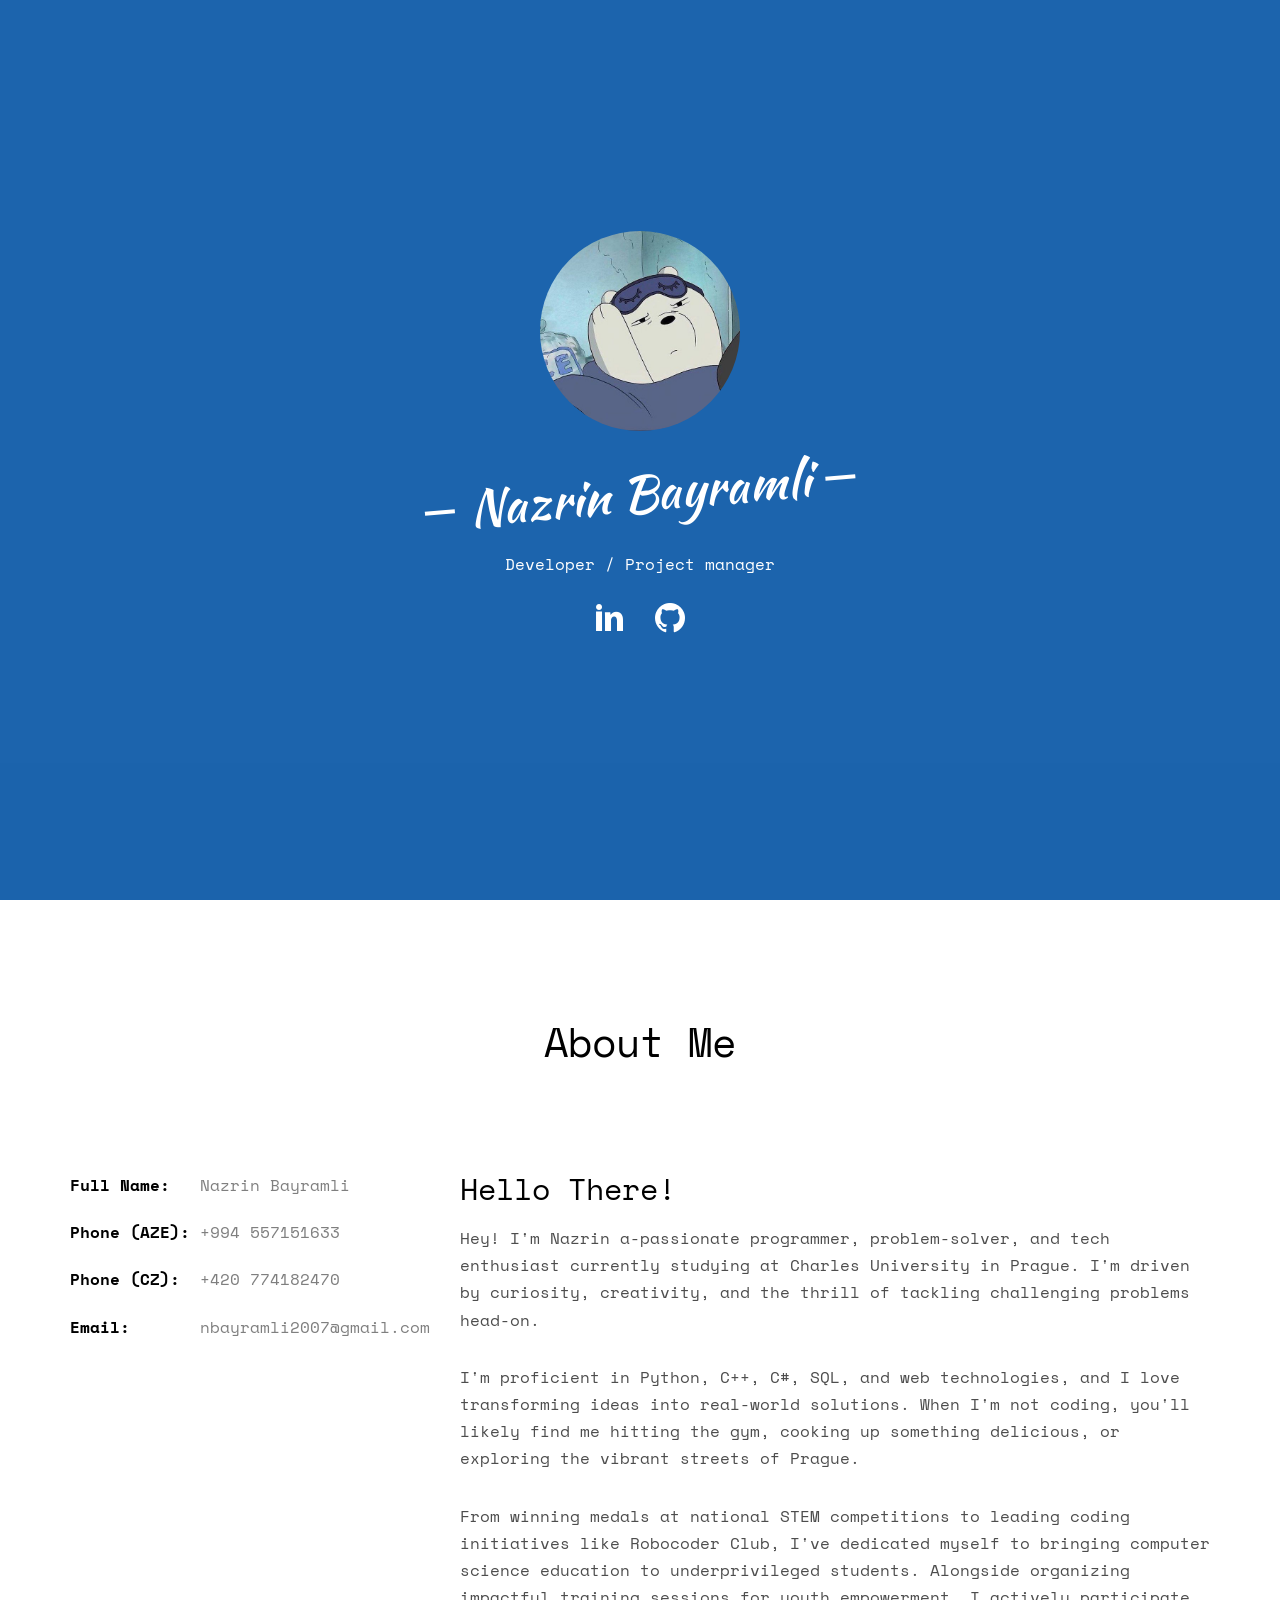
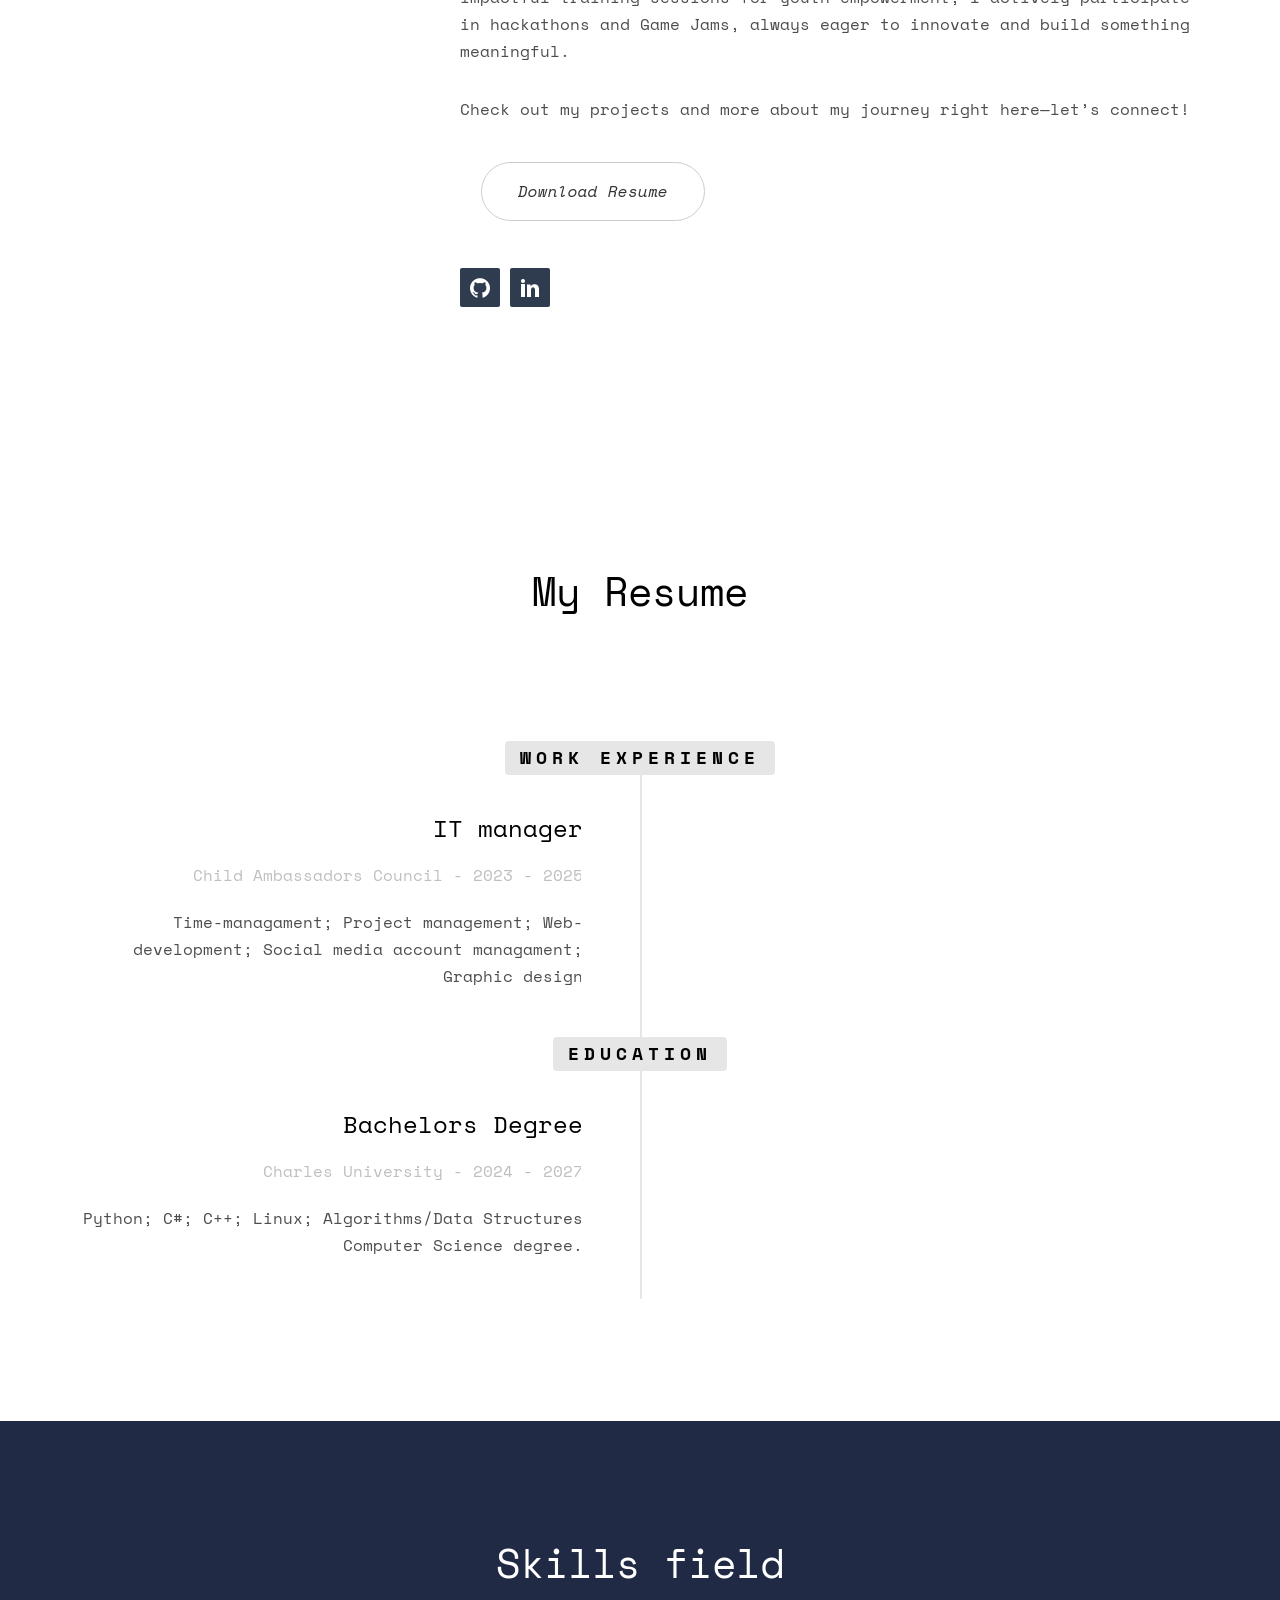
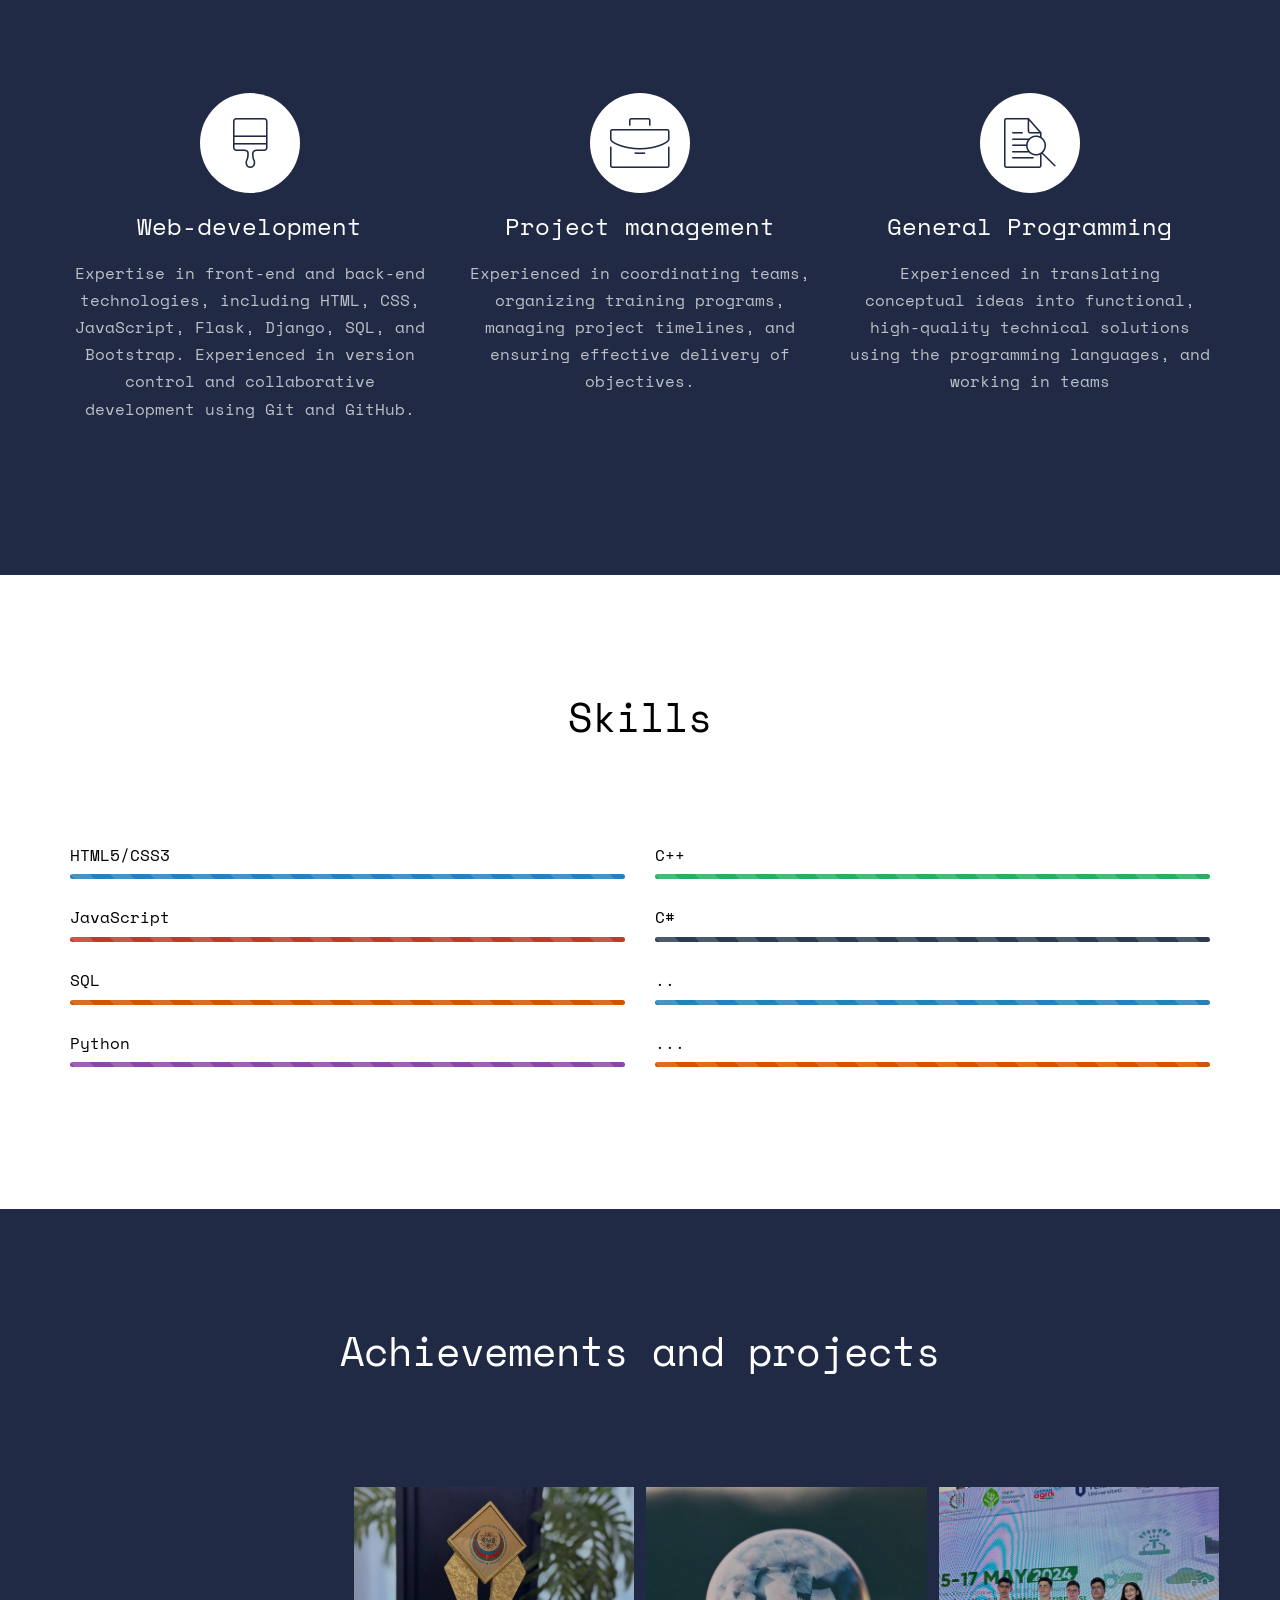
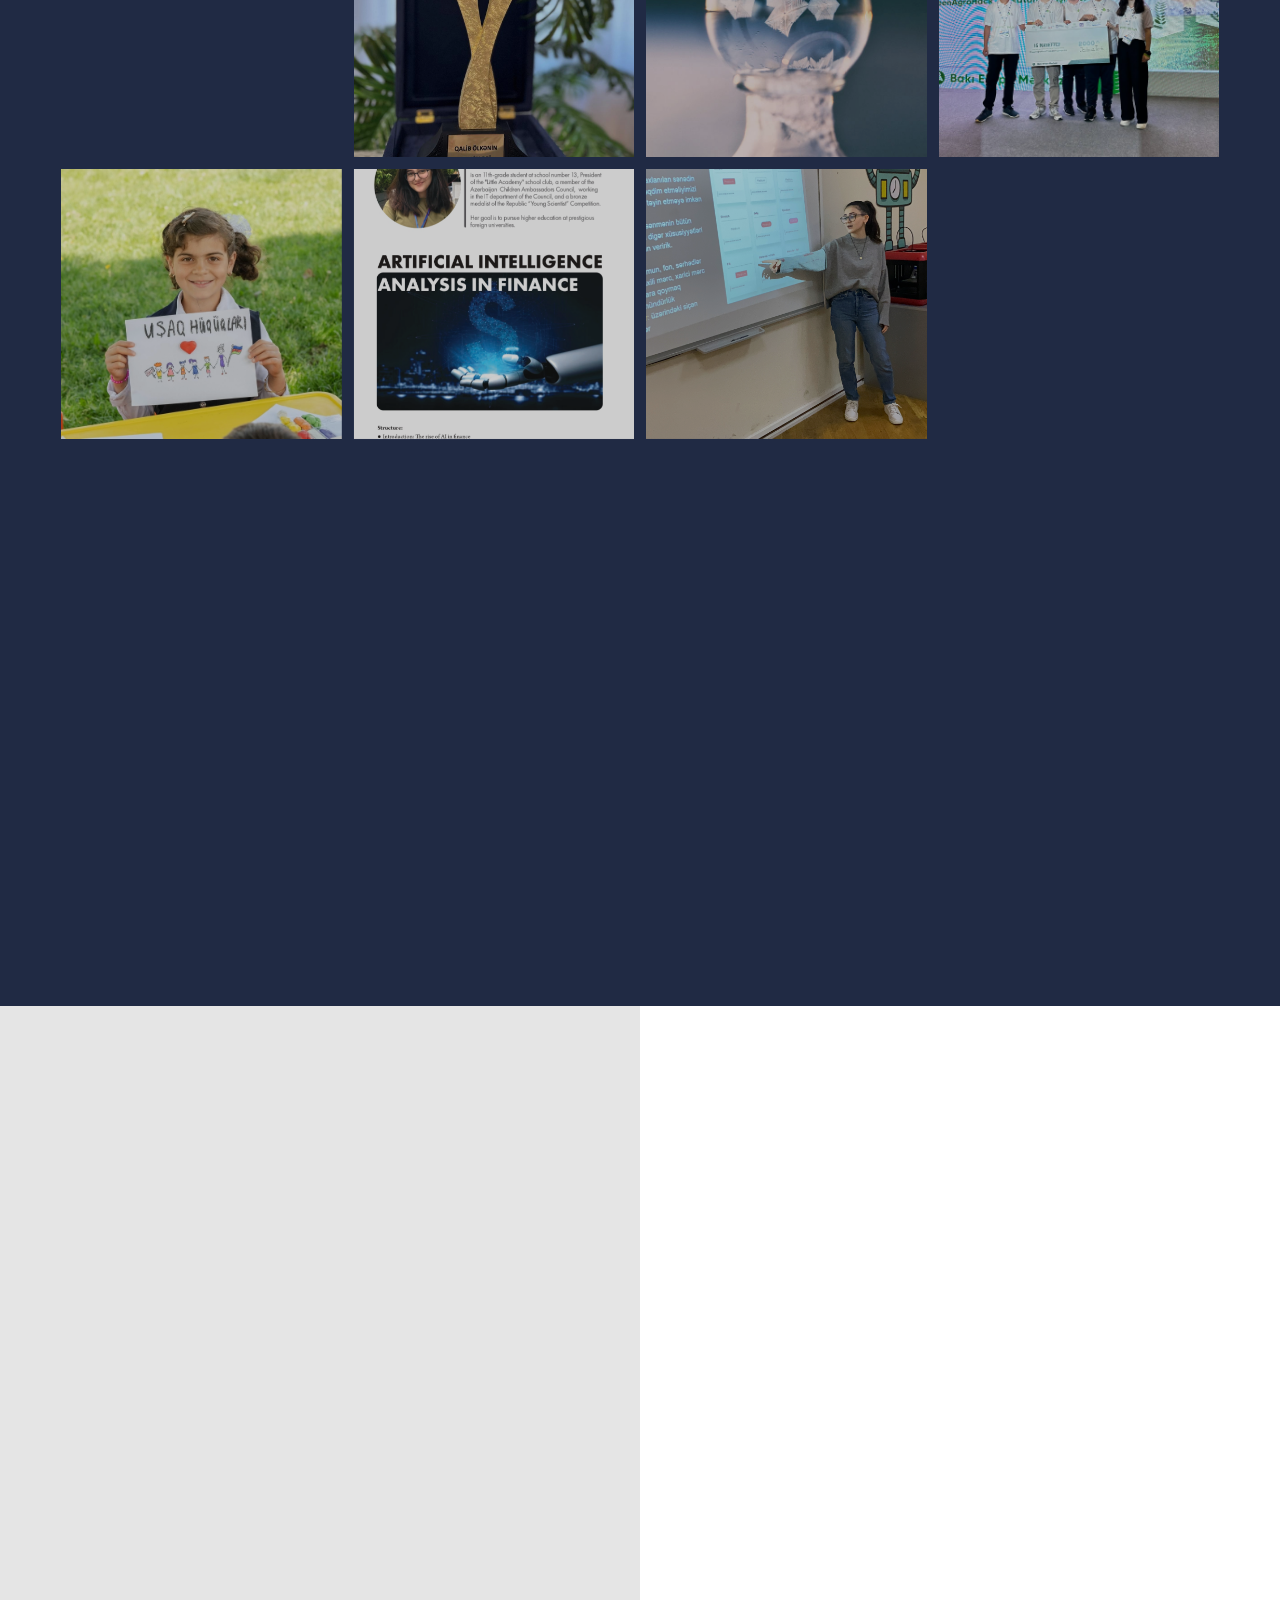
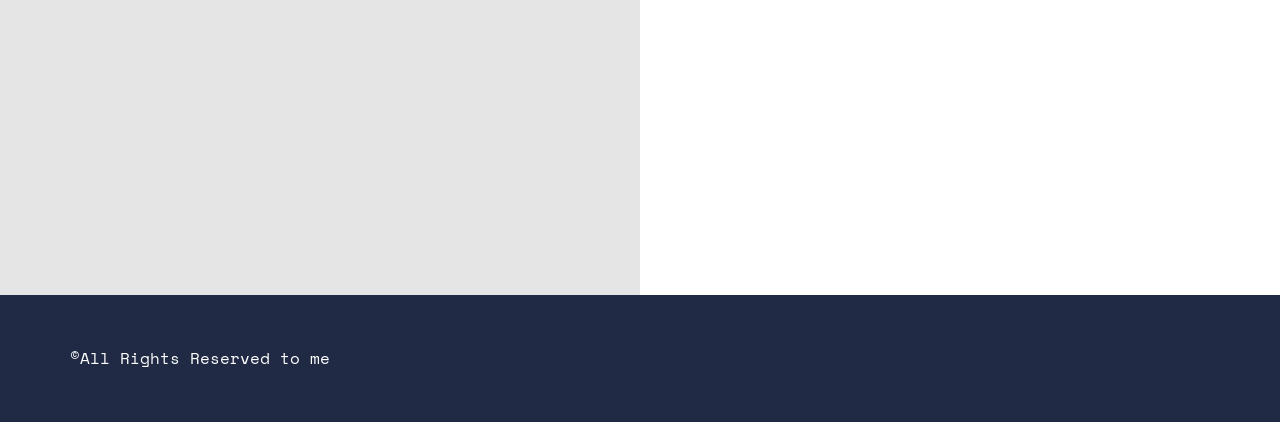
==== index.html @ 567648da "changed pic" ====
<!DOCTYPE HTML>
<html>
	<head>
	<meta charset="utf-8">
	<meta http-equiv="X-UA-Compatible" content="IE=edge">
	<title>Nazrin Bayramli</title>
	<meta name="viewport" content="width=device-width, initial-scale=1">
	<meta name="description" content="Free HTML5 Website Template by freehtml5.co" />
	<meta name="author" content="nazrinbayramlii" />
	<link rel="icon" type="image/png" href="assets/images/profile-photo.jpg" style="border-radius: 50%;">


  	<!-- Facebook and Twitter integration -->
	<meta property="og:title" content=""/>
	<meta property="og:image" content=""/>
	<meta property="og:url" content=""/>
	<meta property="og:site_name" content=""/>
	<meta property="og:description" content=""/>
	<meta name="twitter:title" content="" />
	<meta name="twitter:image" content="" />
	<meta name="twitter:url" content="" />
	<meta name="twitter:card" content="" />

	<link href="https://fonts.googleapis.com/css?family=Space+Mono" rel="stylesheet">
	<link href="https://fonts.googleapis.com/css?family=Kaushan+Script" rel="stylesheet">
	
	<!-- Animate.css -->
	<link rel="stylesheet" href="css/animate.css">
	<!-- Icomoon Icon Fonts-->
	<link rel="stylesheet" href="css/icomoon.css">
	<!-- Bootstrap  -->
	<link rel="stylesheet" href="css/bootstrap.css">

	<!-- Theme style  -->
	<link rel="stylesheet" href="css/style.css">

	<!-- Modernizr JS -->
	<script src="js/modernizr-2.6.2.min.js"></script>
	<!-- FOR IE9 below -->
	<!--[if lt IE 9]>
	<script src="js/respond.min.js"></script>
	<![endif]-->

	</head>
	<body>
		
	<div class="fh5co-loader"></div>
	
	<div id="page">	
	<header id="fh5co-header" class="fh5co-cover js-fullheight" role="banner" style="background-image:url(assets/images/cover_bg_3.jpg);" data-stellar-background-ratio="0.5">
		<div class="overlay"></div>
		<div class="container">
			<div class="row">
				<div class="col-md-8 col-md-offset-2 text-center">
					<div class="display-t js-fullheight">
						<div class="display-tc js-fullheight animate-box" data-animate-effect="fadeIn">
							<div class="profile-thumb" style="background: url(assets/images/profile-photo.jpg);"></div>
							<h1><span>Nazrin Bayramli</span></h1>
							<h3><span>Developer / Project manager</span></h3>
							<p>
								<ul class="fh5co-social-icons">
									<li><a href="https://www.linkedin.com/in/nazrin-bayramli2007/" target="_blank"><i class="icon-linkedin2"></i></a></li>
									<!-- <li><a href="https://www.instagram.com/nazrin_bayramli/" target="_blank"><i class="icon-instagram2"></i></a></li> -->
									<li><a href="https://github.com/nazrinb" target="_blank"><i class="icon-github2"></i></a></li>
								</ul>
							</p>
						</div>
					</div>
				</div>
			</div>
		</div>
	</header>

	<div id="fh5co-about" class="animate-box">
		<div class="container">
			<div class="row">
				<div class="col-md-8 col-md-offset-2 text-center fh5co-heading">
					<h2>About Me</h2>
				</div>
			</div>
			<div class="row">
				<div class="col-md-4">
					<ul class="info">
						<li><span class="first-block">Full Name:</span><span class="second-block">Nazrin Bayramli</span></li>
						<li><span class="first-block">Phone (AZE):</span><span class="second-block">+994 557151633</span></li>
						<li><span class="first-block">Phone (CZ):</span><span class="second-block">+420 774182470</span></li>
						<li><span class="first-block">Email:</span><span class="second-block">nbayramli2007@gmail.com</span></li>
					</ul>
				</div>
				<div class="col-md-8">
					<h2>Hello There!</h2>
					<p>Hey! I'm Nazrin a-passionate programmer, problem-solver, and tech enthusiast currently studying at Charles University in Prague. I'm driven by curiosity, creativity, and the thrill of tackling challenging problems head-on. </p>		
					<p>I'm proficient in Python, C++, C#, SQL, and web technologies, and I love transforming ideas into real-world solutions. When I'm not coding, you'll likely find me hitting the gym, cooking up something delicious, or exploring the vibrant streets of Prague.</p>
					<p>From winning medals at national STEM competitions to leading coding initiatives like Robocoder Club, I've dedicated myself to bringing computer science education to underprivileged students. Alongside organizing impactful training sessions for youth empowerment, I actively participate in hackathons and Game Jams, always eager to innovate and build something meaningful.</p>
					<p>Check out my projects and more about my journey right here—let’s connect!</p>
					<!-- <button id="downloadCV" target="_blank">Download CV</button> -->
					<a download="" href="assets/Nazrin Bayramli Resume.pdf" target="_blank" class="btn">
                    	<i class="btn btn-default btn-lg">
							Download Resume
						</i>
                    </a>

					<p>
						<ul class="fh5co-social-icons">
							<!-- <li><a href="https://www.instagram.com/nazrin_bayramli/"><i class="icon-instagram2"></i></a></li> -->
							<li><a href="https://github.com/nazrinb"><i class="icon-github2"></i></a></li>
							<li><a href="https://www.linkedin.com/in/nazrin-bayramli2007/"><i class="icon-linkedin2"></i></a></li>
						</ul>
					</p>
				</div>
			</div>
		</div>
	</div>

	<div id="fh5co-resume" class="fh5co-bg-color">
		<div class="container">
			<div class="row animate-box">
				<div class="col-md-8 col-md-offset-2 text-center fh5co-heading">
					<h2>My Resume</h2>
				</div>
			</div>
			<div class="row">
				<div class="col-md-12 col-md-offset-0">
					<ul class="timeline">
						<li class="timeline-heading text-center animate-box">
							<div><h3>Work Experience</h3></div>
						</li>
						<li class="animate-box timeline-unverted">
							<div class="timeline-badge"><i class="icon-suitcase"></i></div>
							<div class="timeline-panel">
								<div class="timeline-heading">
									<h3 class="timeline-title">IT manager</h3>
									<span class="company">Child Ambassadors Council - 2023 - 2025</span>
								</div>
								<div class="timeline-body">
									<p>Time-managament; Project management; Web-development; Social media account managament; Graphic design</p>
								</div>
							</div>
						</li>

						<br>
						<li class="timeline-heading text-center animate-box">
							<div><h3>Education</h3></div>
						</li>
						<li class="animate-box timeline-unverted">
							<div class="timeline-badge"><i class="icon-graduation-cap"></i></div>
							<div class="timeline-panel">
								<div class="timeline-heading">
									<h3 class="timeline-title">Bachelors Degree</h3>
									<span class="company">Charles University - 2024 - 2027</span>
									<div class="timeline-body">
										<p>Python; C#; C++; Linux; Algorithms/Data Structures</p>
										
									</div>
								</div>
								<div class="timeline-body">
									<p>Computer Science degree.</p>
								</div>
							</div>
						</li>
			    	</ul>
				</div>
			</div>
		</div>
	</div>
	

	<div id="fh5co-features" class="animate-box">
		<div class="container">
			<div class="services-padding">
				<div class="row">
					<div class="col-md-8 col-md-offset-2 text-center fh5co-heading">
						<h2>Skills field</h2>
					</div>
				</div>
				<div class="row">
					<div class="col-md-4 text-center">
						<div class="feature-left">
							<span class="icon">
								<i class="icon-paintbrush"></i>
							</span>
							<div class="feature-copy">
								<h3>Web-development</h3>
								<p>Expertise in front-end and back-end technologies, including HTML, CSS, JavaScript, Flask, Django, SQL, and Bootstrap. Experienced in version control and collaborative development using Git and GitHub.</p>
							</div>
						</div>
					</div>

					<div class="col-md-4 text-center">
						<div class="feature-left">
							<span class="icon">
								<i class="icon-briefcase"></i>
							</span>
							<div class="feature-copy">
								<h3>Project management</h3>
								<p>Experienced in coordinating teams, organizing training programs, managing project timelines, and ensuring effective delivery of objectives.</p>
							</div>
						</div>

					</div>
					<div class="col-md-4 text-center">
						<div class="feature-left">
							<span class="icon">
								<i class="icon-search"></i>
							</span>
							<div class="feature-copy">
								<h3>General Programming</h3>
								<p> Experienced in translating conceptual ideas into functional, high-quality technical solutions using the programming languages, and working in teams</p>
							</div>
						</div>
					</div>
				</div>
			</div>
		</div>
	</div>

	<div id="fh5co-skills" class="animate-box">
		<div class="container">
			<div class="row">
				<div class="col-md-8 col-md-offset-2 text-center fh5co-heading">
					<h2>Skills</h2>
				</div>
			</div>
			<!-- <div class="row row-pb-md">
				<div class="col-md-3 col-sm-6 col-xs-12 text-center">
					<div class="chart" data-percent="95"><span><strong>HTML5</strong>95%</span></div>
				</div>
				<div class="col-md-3 col-sm-6 col-xs-12 text-center">
					<div class="chart" data-percent="93"><span><strong>CSS3</strong>93%</span></div>
				</div>
				<div class="col-md-3 col-sm-6 col-xs-12 text-center">
					<div class="chart" data-percent="90"><span><strong>JavaScript</strong>90%</span></div>
				</div>
				<div class="col-md-3 col-sm-6 col-xs-12 text-center">
					<div class="chart" data-percent="89"><span><strong>Python</strong>89%</span></div>
				</div>
				<div class="col-md-3 col-sm-6 col-xs-12 text-center">
					<div class="chart" data-percent="90"><span><strong>C++</strong>90%</span></div>
				</div>
				<div class="col-md-3 col-sm-6 col-xs-12 text-center">
					<div class="chart" data-percent="90"><span><strong>Java</strong>90%</span></div>
				</div>
			</div> -->
			<div class="row">
				<div class="col-md-6">
					<div class="progress-wrap">
						<h3><span class="name-left">HTML5/CSS3</span><span class="value-right"></span></h3>
						<div class="progress">
						  <div class="progress-bar progress-bar-1 progress-bar-striped active" role="progressbar"
						  aria-valuenow="90" aria-valuemin="0" aria-valuemax="100" style="width:100%">
						  </div>
						</div>
					</div>
					<div class="progress-wrap">
						<h3><span class="name-left">JavaScript</span><span class="value-right"></span></h3>
						<div class="progress">
						  <div class="progress-bar progress-bar-2 progress-bar-striped active" role="progressbar"
						  aria-valuenow="90" aria-valuemin="0" aria-valuemax="100" style="width:100%">
						  </div>
						</div>
					</div>
					<div class="progress-wrap">
						<h3><span class="name-left">SQL</span><span class="value-right"></span></h3>
						<div class="progress">
						  <div class="progress-bar progress-bar-3 progress-bar-striped active" role="progressbar"
						  aria-valuenow="80" aria-valuemin="0" aria-valuemax="100" style="width:100%">
						  </div>
						</div>
					</div>
					<div class="progress-wrap">
						<h3><span class="name-left">Python</span><span class="value-right"></span></h3>
						<div class="progress">
						  <div class="progress-bar progress-bar-4 progress-bar-striped active" role="progressbar"
						  aria-valuenow="85" aria-valuemin="0" aria-valuemax="100" style="width:100%">
						  </div>
						</div>
					</div>
				</div>
				<div class="col-md-6">
					<div class="progress-wrap">
						<h3><span class="name-left">C++</span><span class="value-right"></span></h3>
						<div class="progress">
						  <div class="progress-bar progress-bar-5 progress-bar-striped active" role="progressbar"
						  aria-valuenow="100" aria-valuemin="0" aria-valuemax="100" style="width:100%">
						  </div>
						</div>
					</div>
					<div class="progress-wrap">
						<h3><span class="name-left">C#</span><span class="value-right"></span></h3>
						<div class="progress">
						  <div class="progress-bar progress-bar-striped active" role="progressbar"
						  aria-valuenow="70" aria-valuemin="0" aria-valuemax="100" style="width:100%">
						  </div>
						</div>
					</div>
					<div class="progress-wrap">
						<h3><span class="name-left">..</span><span class="value-right"></span></h3>
						<div class="progress">
						  <div class="progress-bar progress-bar-1 progress-bar-striped active" role="progressbar"
						  aria-valuenow="85" aria-valuemin="0" aria-valuemax="100" style="width:100%">
						  </div>
						</div>
					</div>
					<div class="progress-wrap">
						<h3><span class="name-left">...</span><span class="value-right"></span></h3>
						<div class="progress">
						  <div class="progress-bar progress-bar-3 progress-bar-striped active" role="progressbar"
						  aria-valuenow="75" aria-valuemin="0" aria-valuemax="100" style="width:100%">
						  </div>
						</div>
					</div>
				</div>
			</div>
		</div>
	</div>

	<div id="fh5co-work" class="fh5co-bg-dark">
		<div class="container">
			<div class="row animate-box">
				<div class="col-md-8 col-md-offset-2 text-center fh5co-heading">
					<h2>Achievements and projects</h2>
				</div>
			</div>
			<div class="row">
				<div class="col-md-3 text-center col-padding animate-box">
					<a href="https://sabahinalimleri.edu.az/index.php/2023-c-ilin-qalibleri.html" target="_blank" class="work" style="background-image: url(assets/images/bronze-medal.JPG);">
						<div class="desc">
							<h3>"Scientists of Tomorrow"</h3>
							<span>Bronze medal</span>
						</div>
					</a>
				</div>
				<div class="col-md-3 text-center col-padding animate-box">
					<a href="#" class="work" style="background-image: url(assets/images/award.JPG);">
						<div class="desc">
							<h3>"The most active Trainer"</h3>
							<span>Award</span>
						</div>
					</a>
				</div>
				<div class="col-md-3 text-center col-padding animate-box">
					<a href="#" class="work" style="background-image: url(assets/images/portfolio-3.jpg);">
						<div class="desc">
							<h3>"Honorary Award for Exceptional Academic and Extracurricular Achievements"</h3>
							<span>Silver medal</span>
						</div>
					</a>
				</div>
				<div class="col-md-3 text-center col-padding animate-box">
					<a href="https://www.facebook.com/story.php?story_fbid=1115340007051165&id=100057255287455" target="_blank" class="work" style="background-image: url(assets/images/hackathon.JPG);">
						<div class="desc">
							<h3>"GreenAgroHack Hackathon"</h3>
							<span>Third place</span>
						</div>
					</a>
				</div>
				<div class="col-md-3 text-center col-padding animate-box">
					<a href="https://cac.info.az/" target="_blank" class="work" style="background-image: url(assets/images/usm.jpg);">
						<div class="desc">
							<h3>"Child Ambassadors Council"</h3>
							<span>Child Ambassador/IT department manager</span>
						</div>
					</a>
				</div>
				<div class="col-md-3 text-center col-padding animate-box">
					<a href="https://drive.google.com/file/d/1rVYKeuOKrUMCvfimfeZkn_yFeYOjdeJg/view?pli=1" target="_blank" class="work" style="background-image: url(assets/images/article.jpg);">
						<div class="desc">
							<h3>"Artificial Intellegence analysis in finance" article published</h3>
							<span>Author, The Finansist Journal</span>
						</div>
					</a>
				</div>
				<div class="col-md-3 text-center col-padding animate-box">
					<a href="#" class="work" style="background-image: url(assets/images/robocoder.jpeg);">
						<div class="desc">
							<h3>"Robocoder club"</h3>
							<span>Club president, 100+ students taught</span>
						</div>
					</a>
				</div>
				<!-- <div class="col-md-3 text-center col-padding animate-box">
					<a href="#" class="work" style="background-image: url(assets/images/portfolio-8.jpg);">
						<div class="desc">
							<h3>Project Name</h3>
							<span>Illustration</span>
						</div>
					</a>
				</div> -->
			</div>
		</div>
	</div>

	
	
	<div id="fh5co-started" class="fh5co-bg-dark">
		<div class="overlay"></div>
		<div class="container">
			<div class="row animate-box">
				<div class="col-md-8 col-md-offset-2 text-center fh5co-heading">
					<h2>Last info!</h2>
					<p>I will learn anything just hire me, please.</p>
					<p><a href="#" class="btn btn-default btn-lg">Contact Us</a></p>
				</div>
			</div>
		</div>
	</div>

	<div id="fh5co-consult">
		<div class="video fh5co-video" style="background-image: url(assets/images/cover.jpg);">
			<div class="overlay"></div>
		</div>
		<div class="choose animate-box">
			<h2>Contact</h2>
			<form action="https://api.web3forms.com/submit"  method="POST">
				<input type="hidden" name="access_key" value="2897521e-66d7-4524-8048-96547ac3c90e">
				<div class="row form-group">
					<div class="col-md-6">
						<input type="text" id="fname" class="form-control" placeholder="Your firstname">
					</div>
				</div>
				<div class="row form-group">
					<div class="col-md-6">
						<input type="text" id="lname" class="form-control" placeholder="Your lastname">
					</div>
				</div>

				<div class="row form-group">
					<div class="col-md-12">
						<input type="text" id="email" class="form-control" placeholder="Your email address">
					</div>
				</div>

				<div class="row form-group">
					<div class="col-md-12">
						<input type="text" id="subject" class="form-control" placeholder="Your subject of this message">
					</div>
				</div>

				<div class="row form-group">
					<div class="col-md-12">
						<textarea name="message" id="message" cols="30" rows="10" class="form-control" placeholder="Say something about us"></textarea>
					</div>
				</div>
				<div class="form-group">
					<input type="submit" value="Send Message" class="btn btn-primary">
				</div>

			</form>	
		</div>
	</div>
	<div id="map" class="fh5co-map"></div>
	</div>
	
	<div class="gototop js-top">
		<a href="#" class="js-gotop"><i class="icon-arrow-up22"></i></a>
	</div>

	<div id="fh5co-footer">
		<div class="container">
			<div class="row">
				<div class="col-md-12">
					<p>&copy;All Rights Reserved to me<a href="#" target="_blank">...</a>
				</div>
			</div>
		</div>
	</div>

	<!-- jQuery -->
	<script src="js/jquery.min.js"></script>
	<!-- jQuery Easing -->
	<script src="js/jquery.easing.1.3.js"></script>
	<!-- Bootstrap -->
	<script src="js/bootstrap.min.js"></script>
	<!-- Waypoints -->
	<script src="js/jquery.waypoints.min.js"></script>
	<!-- Stellar Parallax -->
	<script src="js/jquery.stellar.min.js"></script>
	<!-- Easy PieChart -->
	<script src="js/jquery.easypiechart.min.js"></script>
	<!-- Google Map -->

	<!-- Main -->
	<script src="js/main.js"></script>
	<script type="text/javascript" src="https://cdn.emailjs.com/dist/email.min.js"></script>

	</body>
</html>
---- css/icomoon.css ----
@font-face {
    font-family: 'icomoon';
    src:    url('fonts/icomoon.eot?1oniuf');
    src:    url('fonts/icomoon.eot?1oniuf#iefix') format('embedded-opentype'),
        url('fonts/icomoon.ttf?1oniuf') format('truetype'),
        url('fonts/icomoon.woff?1oniuf') format('woff'),
        url('fonts/icomoon.svg?1oniuf#icomoon') format('svg');
    font-weight: normal;
    font-style: normal;
}

[class^="icon-"], [class*=" icon-"] {
    /* use !important to prevent issues with browser extensions that change fonts */
    font-family: 'icomoon' !important;
    speak: none;
    font-style: normal;
    font-weight: normal;
    font-variant: normal;
    text-transform: none;
    line-height: 1;

    /* Better Font Rendering =========== */
    -webkit-font-smoothing: antialiased;
    -moz-osx-font-smoothing: grayscale;
}

.icon-mobile:before {
    content: "\e000";
}
.icon-laptop:before {
    content: "\e001";
}
.icon-desktop:before {
    content: "\e002";
}
.icon-tablet:before {
    content: "\e003";
}
.icon-phone:before {
    content: "\e004";
}
.icon-document:before {
    content: "\e005";
}
.icon-documents:before {
    content: "\e006";
}
.icon-search:before {
    content: "\e007";
}
.icon-clipboard:before {
    content: "\e008";
}
.icon-newspaper:before {
    content: "\e009";
}
.icon-notebook:before {
    content: "\e00a";
}
.icon-book-open:before {
    content: "\e00b";
}
.icon-browser:before {
    content: "\e00c";
}
.icon-calendar:before {
    content: "\e00d";
}
.icon-presentation:before {
    content: "\e00e";
}
.icon-picture:before {
    content: "\e00f";
}
.icon-pictures:before {
    content: "\e010";
}
.icon-video:before {
    content: "\e011";
}
.icon-camera:before {
    content: "\e012";
}
.icon-printer:before {
    content: "\e013";
}
.icon-toolbox:before {
    content: "\e014";
}
.icon-briefcase:before {
    content: "\e015";
}
.icon-wallet:before {
    content: "\e016";
}
.icon-gift:before {
    content: "\e017";
}
.icon-bargraph:before {
    content: "\e018";
}
.icon-grid:before {
    content: "\e019";
}
.icon-expand:before {
    content: "\e01a";
}
.icon-focus:before {
    content: "\e01b";
}
.icon-edit:before {
    content: "\e01c";
}
.icon-adjustments:before {
    content: "\e01d";
}
.icon-ribbon:before {
    content: "\e01e";
}
.icon-hourglass:before {
    content: "\e01f";
}
.icon-lock:before {
    content: "\e020";
}
.icon-megaphone:before {
    content: "\e021";
}
.icon-shield:before {
    content: "\e022";
}
.icon-trophy:before {
    content: "\e023";
}
.icon-flag:before {
    content: "\e024";
}
.icon-map:before {
    content: "\e025";
}
.icon-puzzle:before {
    content: "\e026";
}
.icon-basket:before {
    content: "\e027";
}
.icon-envelope:before {
    content: "\e028";
}
.icon-streetsign:before {
    content: "\e029";
}
.icon-telescope:before {
    content: "\e02a";
}
.icon-gears:before {
    content: "\e02b";
}
.icon-key:before {
    content: "\e02c";
}
.icon-paperclip:before {
    content: "\e02d";
}
.icon-attachment:before {
    content: "\e02e";
}
.icon-pricetags:before {
    content: "\e02f";
}
.icon-lightbulb:before {
    content: "\e030";
}
.icon-layers:before {
    content: "\e031";
}
.icon-pencil:before {
    content: "\e032";
}
.icon-tools:before {
    content: "\e033";
}
.icon-tools-2:before {
    content: "\e034";
}
.icon-scissors:before {
    content: "\e035";
}
.icon-paintbrush:before {
    content: "\e036";
}
.icon-magnifying-glass:before {
    content: "\e037";
}
.icon-circle-compass:before {
    content: "\e038";
}
.icon-linegraph:before {
    content: "\e039";
}
.icon-mic:before {
    content: "\e03a";
}
.icon-strategy:before {
    content: "\e03b";
}
.icon-beaker:before {
    content: "\e03c";
}
.icon-caution:before {
    content: "\e03d";
}
.icon-recycle:before {
    content: "\e03e";
}
.icon-anchor:before {
    content: "\e03f";
}
.icon-profile-male:before {
    content: "\e040";
}
.icon-profile-female:before {
    content: "\e041";
}
.icon-bike:before {
    content: "\e042";
}
.icon-wine:before {
    content: "\e043";
}
.icon-hotairballoon:before {
    content: "\e044";
}
.icon-globe:before {
    content: "\e045";
}
.icon-genius:before {
    content: "\e046";
}
.icon-map-pin:before {
    content: "\e047";
}
.icon-dial:before {
    content: "\e048";
}
.icon-chat:before {
    content: "\e049";
}
.icon-heart:before {
    content: "\e04a";
}
.icon-cloud:before {
    content: "\e04b";
}
.icon-upload:before {
    content: "\e04c";
}
.icon-download:before {
    content: "\e04d";
}
.icon-target:before {
    content: "\e04e";
}
.icon-hazardous:before {
    content: "\e04f";
}
.icon-piechart:before {
    content: "\e050";
}
.icon-speedometer:before {
    content: "\e051";
}
.icon-global:before {
    content: "\e052";
}
.icon-compass:before {
    content: "\e053";
}
.icon-lifesaver:before {
    content: "\e054";
}
.icon-clock:before {
    content: "\e055";
}
.icon-aperture:before {
    content: "\e056";
}
.icon-quote:before {
    content: "\e057";
}
.icon-scope:before {
    content: "\e058";
}
.icon-alarmclock:before {
    content: "\e059";
}
.icon-refresh:before {
    content: "\e05a";
}
.icon-happy:before {
    content: "\e05b";
}
.icon-sad:before {
    content: "\e05c";
}
.icon-facebook:before {
    content: "\e05d";
}
.icon-twitter:before {
    content: "\e05e";
}
.icon-googleplus:before {
    content: "\e05f";
}
.icon-rss:before {
    content: "\e060";
}
.icon-tumblr:before {
    content: "\e061";
}
.icon-linkedin:before {
    content: "\e062";
}
.icon-dribbble:before {
    content: "\e063";
}
.icon-box2:before {
    content: "\ea82";
}
.icon-write:before {
    content: "\ea83";
}
.icon-clock2:before {
    content: "\ea84";
}
.icon-reply2:before {
    content: "\ea85";
}
.icon-reply-all2:before {
    content: "\ea86";
}
.icon-forward2:before {
    content: "\ea87";
}
.icon-flag2:before {
    content: "\ea88";
}
.icon-search2:before {
    content: "\ea89";
}
.icon-trash2:before {
    content: "\ea8a";
}
.icon-envelope2:before {
    content: "\ea8b";
}
.icon-bubble:before {
    content: "\ea8c";
}
.icon-bubbles:before {
    content: "\ea8d";
}
.icon-user2:before {
    content: "\ea8e";
}
.icon-users2:before {
    content: "\ea8f";
}
.icon-cloud2:before {
    content: "\ea90";
}
.icon-download2:before {
    content: "\ea91";
}
.icon-upload2:before {
    content: "\ea92";
}
.icon-rain:before {
    content: "\ea93";
}
.icon-sun:before {
    content: "\ea94";
}
.icon-moon2:before {
    content: "\ea95";
}
.icon-bell2:before {
    content: "\ea96";
}
.icon-folder2:before {
    content: "\ea97";
}
.icon-pin2:before {
    content: "\ea98";
}
.icon-sound2:before {
    content: "\ea99";
}
.icon-microphone:before {
    content: "\ea9a";
}
.icon-camera2:before {
    content: "\ea9b";
}
.icon-image2:before {
    content: "\ea9c";
}
.icon-cog2:before {
    content: "\ea9d";
}
.icon-calendar2:before {
    content: "\ea9e";
}
.icon-book2:before {
    content: "\ea9f";
}
.icon-map-marker:before {
    content: "\eaa0";
}
.icon-store:before {
    content: "\eaa1";
}
.icon-support:before {
    content: "\eaa2";
}
.icon-tag2:before {
    content: "\eaa3";
}
.icon-heart2:before {
    content: "\eaa4";
}
.icon-video-camera:before {
    content: "\eaa5";
}
.icon-trophy2:before {
    content: "\eaa6";
}
.icon-cart:before {
    content: "\eaa7";
}
.icon-eye2:before {
    content: "\eaa8";
}
.icon-cancel:before {
    content: "\eaa9";
}
.icon-chart:before {
    content: "\eaaa";
}
.icon-target2:before {
    content: "\eaab";
}
.icon-printer2:before {
    content: "\eaac";
}
.icon-location2:before {
    content: "\eaad";
}
.icon-bookmark2:before {
    content: "\eaae";
}
.icon-monitor:before {
    content: "\eaaf";
}
.icon-cross2:before {
    content: "\eab0";
}
.icon-plus2:before {
    content: "\eab1";
}
.icon-left:before {
    content: "\eab2";
}
.icon-up:before {
    content: "\eab3";
}
.icon-browser2:before {
    content: "\eab4";
}
.icon-windows:before {
    content: "\eab5";
}
.icon-switch2:before {
    content: "\eab6";
}
.icon-dashboard:before {
    content: "\eab7";
}
.icon-play:before {
    content: "\eab8";
}
.icon-fast-forward:before {
    content: "\eab9";
}
.icon-next:before {
    content: "\eaba";
}
.icon-refresh2:before {
    content: "\eabb";
}
.icon-film:before {
    content: "\eabc";
}
.icon-home2:before {
    content: "\eabd";
}
.icon-add-to-list:before {
    content: "\e901";
}
.icon-classic-computer:before {
    content: "\e902";
}
.icon-controller-fast-backward:before {
    content: "\e903";
}
.icon-creative-commons-attribution:before {
    content: "\e904";
}
.icon-creative-commons-noderivs:before {
    content: "\e905";
}
.icon-creative-commons-noncommercial-eu:before {
    content: "\e906";
}
.icon-creative-commons-noncommercial-us:before {
    content: "\e907";
}
.icon-creative-commons-public-domain:before {
    content: "\e908";
}
.icon-creative-commons-remix:before {
    content: "\e909";
}
.icon-creative-commons-share:before {
    content: "\e90a";
}
.icon-creative-commons-sharealike:before {
    content: "\e90b";
}
.icon-creative-commons:before {
    content: "\e90c";
}
.icon-document-landscape:before {
    content: "\e90d";
}
.icon-remove-user:before {
    content: "\e90e";
}
.icon-warning:before {
    content: "\e90f";
}
.icon-arrow-bold-down:before {
    content: "\e910";
}
.icon-arrow-bold-left:before {
    content: "\e911";
}
.icon-arrow-bold-right:before {
    content: "\e912";
}
.icon-arrow-bold-up:before {
    content: "\e913";
}
.icon-arrow-down:before {
    content: "\e914";
}
.icon-arrow-left:before {
    content: "\e915";
}
.icon-arrow-long-down:before {
    content: "\e916";
}
.icon-arrow-long-left:before {
    content: "\e917";
}
.icon-arrow-long-right:before {
    content: "\e918";
}
.icon-arrow-long-up:before {
    content: "\e919";
}
.icon-arrow-right:before {
    content: "\e91a";
}
.icon-arrow-up:before {
    content: "\e91b";
}
.icon-arrow-with-circle-down:before {
    content: "\e91c";
}
.icon-arrow-with-circle-left:before {
    content: "\e91d";
}
.icon-arrow-with-circle-right:before {
    content: "\e91e";
}
.icon-arrow-with-circle-up:before {
    content: "\e91f";
}
.icon-bookmark:before {
    content: "\e920";
}
.icon-bookmarks:before {
    content: "\e921";
}
.icon-chevron-down:before {
    content: "\e922";
}
.icon-chevron-left:before {
    content: "\e923";
}
.icon-chevron-right:before {
    content: "\e924";
}
.icon-chevron-small-down:before {
    content: "\e925";
}
.icon-chevron-small-left:before {
    content: "\e926";
}
.icon-chevron-small-right:before {
    content: "\e927";
}
.icon-chevron-small-up:before {
    content: "\e928";
}
.icon-chevron-thin-down:before {
    content: "\e929";
}
.icon-chevron-thin-left:before {
    content: "\e92a";
}
.icon-chevron-thin-right:before {
    content: "\e92b";
}
.icon-chevron-thin-up:before {
    content: "\e92c";
}
.icon-chevron-up:before {
    content: "\e92d";
}
.icon-chevron-with-circle-down:before {
    content: "\e92e";
}
.icon-chevron-with-circle-left:before {
    content: "\e92f";
}
.icon-chevron-with-circle-right:before {
    content: "\e930";
}
.icon-chevron-with-circle-up:before {
    content: "\e931";
}
.icon-cloud3:before {
    content: "\e932";
}
.icon-controller-fast-forward:before {
    content: "\e933";
}
.icon-controller-jump-to-start:before {
    content: "\e934";
}
.icon-controller-next:before {
    content: "\e935";
}
.icon-controller-paus:before {
    content: "\e936";
}
.icon-controller-play:before {
    content: "\e937";
}
.icon-controller-record:before {
    content: "\e938";
}
.icon-controller-stop:before {
    content: "\e939";
}
.icon-controller-volume:before {
    content: "\e93a";
}
.icon-dot-single:before {
    content: "\e93b";
}
.icon-dots-three-horizontal:before {
    content: "\e93c";
}
.icon-dots-three-vertical:before {
    content: "\e93d";
}
.icon-dots-two-horizontal:before {
    content: "\e93e";
}
.icon-dots-two-vertical:before {
    content: "\e93f";
}
.icon-download3:before {
    content: "\e940";
}
.icon-emoji-flirt:before {
    content: "\e941";
}
.icon-flow-branch:before {
    content: "\e942";
}
.icon-flow-cascade:before {
    content: "\e943";
}
.icon-flow-line:before {
    content: "\e944";
}
.icon-flow-parallel:before {
    content: "\e945";
}
.icon-flow-tree:before {
    content: "\e946";
}
.icon-install:before {
    content: "\e947";
}
.icon-layers2:before {
    content: "\e948";
}
.icon-open-book:before {
    content: "\e949";
}
.icon-resize-100:before {
    content: "\e94a";
}
.icon-resize-full-screen:before {
    content: "\e94b";
}
.icon-save:before {
    content: "\e94c";
}
.icon-select-arrows:before {
    content: "\e94d";
}
.icon-sound-mute:before {
    content: "\e94e";
}
.icon-sound:before {
    content: "\e94f";
}
.icon-trash:before {
    content: "\e950";
}
.icon-triangle-down:before {
    content: "\e951";
}
.icon-triangle-left:before {
    content: "\e952";
}
.icon-triangle-right:before {
    content: "\e953";
}
.icon-triangle-up:before {
    content: "\e954";
}
.icon-uninstall:before {
    content: "\e955";
}
.icon-upload-to-cloud:before {
    content: "\e956";
}
.icon-upload3:before {
    content: "\e957";
}
.icon-add-user:before {
    content: "\e958";
}
.icon-address:before {
    content: "\e959";
}
.icon-adjust:before {
    content: "\e95a";
}
.icon-air:before {
    content: "\e95b";
}
.icon-aircraft-landing:before {
    content: "\e95c";
}
.icon-aircraft-take-off:before {
    content: "\e95d";
}
.icon-aircraft:before {
    content: "\e95e";
}
.icon-align-bottom:before {
    content: "\e95f";
}
.icon-align-horizontal-middle:before {
    content: "\e960";
}
.icon-align-left:before {
    content: "\e961";
}
.icon-align-right:before {
    content: "\e962";
}
.icon-align-top:before {
    content: "\e963";
}
.icon-align-vertical-middle:before {
    content: "\e964";
}
.icon-archive:before {
    content: "\e965";
}
.icon-area-graph:before {
    content: "\e966";
}
.icon-attachment2:before {
    content: "\e967";
}
.icon-awareness-ribbon:before {
    content: "\e968";
}
.icon-back-in-time:before {
    content: "\e969";
}
.icon-back:before {
    content: "\e96a";
}
.icon-bar-graph:before {
    content: "\e96b";
}
.icon-battery:before {
    content: "\e96c";
}
.icon-beamed-note:before {
    content: "\e96d";
}
.icon-bell:before {
    content: "\e96e";
}
.icon-blackboard:before {
    content: "\e96f";
}
.icon-block:before {
    content: "\e970";
}
.icon-book:before {
    content: "\e971";
}
.icon-bowl:before {
    content: "\e972";
}
.icon-box:before {
    content: "\e973";
}
.icon-briefcase2:before {
    content: "\e974";
}
.icon-browser3:before {
    content: "\e975";
}
.icon-brush:before {
    content: "\e976";
}
.icon-bucket:before {
    content: "\e977";
}
.icon-cake:before {
    content: "\e978";
}
.icon-calculator:before {
    content: "\e979";
}
.icon-calendar3:before {
    content: "\e97a";
}
.icon-camera3:before {
    content: "\e97b";
}
.icon-ccw:before {
    content: "\e97c";
}
.icon-chat2:before {
    content: "\e97d";
}
.icon-check:before {
    content: "\e97e";
}
.icon-circle-with-cross:before {
    content: "\e97f";
}
.icon-circle-with-minus:before {
    content: "\e980";
}
.icon-circle-with-plus:before {
    content: "\e981";
}
.icon-circle:before {
    content: "\e982";
}
.icon-circular-graph:before {
    content: "\e983";
}
.icon-clapperboard:before {
    content: "\e984";
}
.icon-clipboard2:before {
    content: "\e985";
}
.icon-clock3:before {
    content: "\e986";
}
.icon-code:before {
    content: "\e987";
}
.icon-cog:before {
    content: "\e988";
}
.icon-colours:before {
    content: "\e989";
}
.icon-compass2:before {
    content: "\e98a";
}
.icon-copy:before {
    content: "\e98b";
}
.icon-credit-card:before {
    content: "\e98c";
}
.icon-credit:before {
    content: "\e98d";
}
.icon-cross:before {
    content: "\e98e";
}
.icon-cup:before {
    content: "\e98f";
}
.icon-cw:before {
    content: "\e990";
}
.icon-cycle:before {
    content: "\e991";
}
.icon-database:before {
    content: "\e992";
}
.icon-dial-pad:before {
    content: "\e993";
}
.icon-direction:before {
    content: "\e994";
}
.icon-document2:before {
    content: "\e995";
}
.icon-documents2:before {
    content: "\e996";
}
.icon-drink:before {
    content: "\e997";
}
.icon-drive:before {
    content: "\e998";
}
.icon-drop:before {
    content: "\e999";
}
.icon-edit2:before {
    content: "\e99a";
}
.icon-email:before {
    content: "\e99b";
}
.icon-emoji-happy:before {
    content: "\e99c";
}
.icon-emoji-neutral:before {
    content: "\e99d";
}
.icon-emoji-sad:before {
    content: "\e99e";
}
.icon-erase:before {
    content: "\e99f";
}
.icon-eraser:before {
    content: "\e9a0";
}
.icon-export:before {
    content: "\e9a1";
}
.icon-eye:before {
    content: "\e9a2";
}
.icon-feather:before {
    content: "\e9a3";
}
.icon-flag3:before {
    content: "\e9a4";
}
.icon-flash:before {
    content: "\e9a5";
}
.icon-flashlight:before {
    content: "\e9a6";
}
.icon-flat-brush:before {
    content: "\e9a7";
}
.icon-folder-images:before {
    content: "\e9a8";
}
.icon-folder-music:before {
    content: "\e9a9";
}
.icon-folder-video:before {
    content: "\e9aa";
}
.icon-folder:before {
    content: "\e9ab";
}
.icon-forward:before {
    content: "\e9ac";
}
.icon-funnel:before {
    content: "\e9ad";
}
.icon-game-controller:before {
    content: "\e9ae";
}
.icon-gauge:before {
    content: "\e9af";
}
.icon-globe2:before {
    content: "\e9b0";
}
.icon-graduation-cap:before {
    content: "\e9b1";
}
.icon-grid2:before {
    content: "\e9b2";
}
.icon-hair-cross:before {
    content: "\e9b3";
}
.icon-hand:before {
    content: "\e9b4";
}
.icon-heart-outlined:before {
    content: "\e9b5";
}
.icon-heart3:before {
    content: "\e9b6";
}
.icon-help-with-circle:before {
    content: "\e9b7";
}
.icon-help:before {
    content: "\e9b8";
}
.icon-home:before {
    content: "\e9b9";
}
.icon-hour-glass:before {
    content: "\e9ba";
}
.icon-image-inverted:before {
    content: "\e9bb";
}
.icon-image:before {
    content: "\e9bc";
}
.icon-images:before {
    content: "\e9bd";
}
.icon-inbox:before {
    content: "\e9be";
}
.icon-infinity:before {
    content: "\e9bf";
}
.icon-info-with-circle:before {
    content: "\e9c0";
}
.icon-info:before {
    content: "\e9c1";
}
.icon-key2:before {
    content: "\e9c2";
}
.icon-keyboard:before {
    content: "\e9c3";
}
.icon-lab-flask:before {
    content: "\e9c4";
}
.icon-landline:before {
    content: "\e9c5";
}
.icon-language:before {
    content: "\e9c6";
}
.icon-laptop2:before {
    content: "\e9c7";
}
.icon-leaf:before {
    content: "\e9c8";
}
.icon-level-down:before {
    content: "\e9c9";
}
.icon-level-up:before {
    content: "\e9ca";
}
.icon-lifebuoy:before {
    content: "\e9cb";
}
.icon-light-bulb:before {
    content: "\e9cc";
}
.icon-light-down:before {
    content: "\e9cd";
}
.icon-light-up:before {
    content: "\e9ce";
}
.icon-line-graph:before {
    content: "\e9cf";
}
.icon-link:before {
    content: "\e9d0";
}
.icon-list:before {
    content: "\e9d1";
}
.icon-location-pin:before {
    content: "\e9d2";
}
.icon-location:before {
    content: "\e9d3";
}
.icon-lock-open:before {
    content: "\e9d4";
}
.icon-lock2:before {
    content: "\e9d5";
}
.icon-log-out:before {
    content: "\e9d6";
}
.icon-login:before {
    content: "\e9d7";
}
.icon-loop:before {
    content: "\e9d8";
}
.icon-magnet:before {
    content: "\e9d9";
}
.icon-magnifying-glass2:before {
    content: "\e9da";
}
.icon-mail:before {
    content: "\e9db";
}
.icon-man:before {
    content: "\e9dc";
}
.icon-map2:before {
    content: "\e9dd";
}
.icon-mask:before {
    content: "\e9de";
}
.icon-medal:before {
    content: "\e9df";
}
.icon-megaphone2:before {
    content: "\e9e0";
}
.icon-menu:before {
    content: "\e9e1";
}
.icon-message:before {
    content: "\e9e2";
}
.icon-mic2:before {
    content: "\e9e3";
}
.icon-minus:before {
    content: "\e9e4";
}
.icon-mobile2:before {
    content: "\e9e5";
}
.icon-modern-mic:before {
    content: "\e9e6";
}
.icon-moon:before {
    content: "\e9e7";
}
.icon-mouse:before {
    content: "\e9e8";
}
.icon-music:before {
    content: "\e9e9";
}
.icon-network:before {
    content: "\e9ea";
}
.icon-new-message:before {
    content: "\e9eb";
}
.icon-new:before {
    content: "\e9ec";
}
.icon-news:before {
    content: "\e9ed";
}
.icon-note:before {
    content: "\e9ee";
}
.icon-notification:before {
    content: "\e9ef";
}
.icon-old-mobile:before {
    content: "\e9f0";
}
.icon-old-phone:before {
    content: "\e9f1";
}
.icon-palette:before {
    content: "\e9f2";
}
.icon-paper-plane:before {
    content: "\e9f3";
}
.icon-pencil2:before {
    content: "\e9f4";
}
.icon-phone2:before {
    content: "\e9f5";
}
.icon-pie-chart:before {
    content: "\e9f6";
}
.icon-pin:before {
    content: "\e9f7";
}
.icon-plus:before {
    content: "\e9f8";
}
.icon-popup:before {
    content: "\e9f9";
}
.icon-power-plug:before {
    content: "\e9fa";
}
.icon-price-ribbon:before {
    content: "\e9fb";
}
.icon-price-tag:before {
    content: "\e9fc";
}
.icon-print:before {
    content: "\e9fd";
}
.icon-progress-empty:before {
    content: "\e9fe";
}
.icon-progress-full:before {
    content: "\e9ff";
}
.icon-progress-one:before {
    content: "\ea00";
}
.icon-progress-two:before {
    content: "\ea01";
}
.icon-publish:before {
    content: "\ea02";
}
.icon-quote2:before {
    content: "\ea03";
}
.icon-radio:before {
    content: "\ea04";
}
.icon-reply-all:before {
    content: "\ea05";
}
.icon-reply:before {
    content: "\ea06";
}
.icon-retweet:before {
    content: "\ea07";
}
.icon-rocket:before {
    content: "\ea08";
}
.icon-round-brush:before {
    content: "\ea09";
}
.icon-rss2:before {
    content: "\ea0a";
}
.icon-ruler:before {
    content: "\ea0b";
}
.icon-scissors2:before {
    content: "\ea0c";
}
.icon-share-alternitive:before {
    content: "\ea0d";
}
.icon-share:before {
    content: "\ea0e";
}
.icon-shareable:before {
    content: "\ea0f";
}
.icon-shield2:before {
    content: "\ea10";
}
.icon-shop:before {
    content: "\ea11";
}
.icon-shopping-bag:before {
    content: "\ea12";
}
.icon-shopping-basket:before {
    content: "\ea13";
}
.icon-shopping-cart:before {
    content: "\ea14";
}
.icon-shuffle:before {
    content: "\ea15";
}
.icon-signal:before {
    content: "\ea16";
}
.icon-sound-mix:before {
    content: "\ea17";
}
.icon-sports-club:before {
    content: "\ea18";
}
.icon-spreadsheet:before {
    content: "\ea19";
}
.icon-squared-cross:before {
    content: "\ea1a";
}
.icon-squared-minus:before {
    content: "\ea1b";
}
.icon-squared-plus:before {
    content: "\ea1c";
}
.icon-star-outlined:before {
    content: "\ea1d";
}
.icon-star:before {
    content: "\ea1e";
}
.icon-stopwatch:before {
    content: "\ea1f";
}
.icon-suitcase:before {
    content: "\ea20";
}
.icon-swap:before {
    content: "\ea21";
}
.icon-sweden:before {
    content: "\ea22";
}
.icon-switch:before {
    content: "\ea23";
}
.icon-tablet2:before {
    content: "\ea24";
}
.icon-tag:before {
    content: "\ea25";
}
.icon-text-document-inverted:before {
    content: "\ea26";
}
.icon-text-document:before {
    content: "\ea27";
}
.icon-text:before {
    content: "\ea28";
}
.icon-thermometer:before {
    content: "\ea29";
}
.icon-thumbs-down:before {
    content: "\ea2a";
}
.icon-thumbs-up:before {
    content: "\ea2b";
}
.icon-thunder-cloud:before {
    content: "\ea2c";
}
.icon-ticket:before {
    content: "\ea2d";
}
.icon-time-slot:before {
    content: "\ea2e";
}
.icon-tools2:before {
    content: "\ea2f";
}
.icon-traffic-cone:before {
    content: "\ea30";
}
.icon-tree:before {
    content: "\ea31";
}
.icon-trophy3:before {
    content: "\ea32";
}
.icon-tv:before {
    content: "\ea33";
}
.icon-typing:before {
    content: "\ea34";
}
.icon-unread:before {
    content: "\ea35";
}
.icon-untag:before {
    content: "\ea36";
}
.icon-user:before {
    content: "\ea37";
}
.icon-users:before {
    content: "\ea38";
}
.icon-v-card:before {
    content: "\ea39";
}
.icon-video2:before {
    content: "\ea3a";
}
.icon-vinyl:before {
    content: "\ea3b";
}
.icon-voicemail:before {
    content: "\ea3c";
}
.icon-wallet2:before {
    content: "\ea3d";
}
.icon-water:before {
    content: "\ea3e";
}
.icon-500px-with-circle:before {
    content: "\ea3f";
}
.icon-500px:before {
    content: "\ea40";
}
.icon-basecamp:before {
    content: "\ea41";
}
.icon-behance:before {
    content: "\ea42";
}
.icon-creative-cloud:before {
    content: "\ea43";
}
.icon-dropbox:before {
    content: "\ea44";
}
.icon-evernote:before {
    content: "\ea45";
}
.icon-flattr:before {
    content: "\ea46";
}
.icon-foursquare:before {
    content: "\ea47";
}
.icon-google-drive:before {
    content: "\ea48";
}
.icon-google-hangouts:before {
    content: "\ea49";
}
.icon-grooveshark:before {
    content: "\ea4a";
}
.icon-icloud:before {
    content: "\ea4b";
}
.icon-mixi:before {
    content: "\ea4c";
}
.icon-onedrive:before {
    content: "\ea4d";
}
.icon-paypal:before {
    content: "\ea4e";
}
.icon-picasa:before {
    content: "\ea4f";
}
.icon-qq:before {
    content: "\ea50";
}
.icon-rdio-with-circle:before {
    content: "\ea51";
}
.icon-renren:before {
    content: "\ea52";
}
.icon-scribd:before {
    content: "\ea53";
}
.icon-sina-weibo:before {
    content: "\ea54";
}
.icon-skype-with-circle:before {
    content: "\ea55";
}
.icon-skype:before {
    content: "\ea56";
}
.icon-slideshare:before {
    content: "\ea57";
}
.icon-smashing:before {
    content: "\ea58";
}
.icon-soundcloud:before {
    content: "\ea59";
}
.icon-spotify-with-circle:before {
    content: "\ea5a";
}
.icon-spotify:before {
    content: "\ea5b";
}
.icon-swarm:before {
    content: "\ea5c";
}
.icon-vine-with-circle:before {
    content: "\ea5d";
}
.icon-vine:before {
    content: "\ea5e";
}
.icon-vk-alternitive:before {
    content: "\ea5f";
}
.icon-vk-with-circle:before {
    content: "\ea60";
}
.icon-vk:before {
    content: "\ea61";
}
.icon-xing-with-circle:before {
    content: "\ea62";
}
.icon-xing:before {
    content: "\ea63";
}
.icon-yelp:before {
    content: "\ea64";
}
.icon-dribbble-with-circle:before {
    content: "\ea65";
}
.icon-dribbble2:before {
    content: "\ea66";
}
.icon-facebook-with-circle:before {
    content: "\ea67";
}
.icon-facebook2:before {
    content: "\ea68";
}
.icon-flickr-with-circle:before {
    content: "\ea69";
}
.icon-flickr:before {
    content: "\ea6a";
}
.icon-github-with-circle:before {
    content: "\ea6b";
}
.icon-github:before {
    content: "\ea6c";
}
.icon-google-with-circle:before {
    content: "\ea6d";
}
.icon-google:before {
    content: "\ea6e";
}
.icon-instagram-with-circle:before {
    content: "\ea6f";
}
.icon-instagram:before {
    content: "\ea70";
}
.icon-lastfm-with-circle:before {
    content: "\ea71";
}
.icon-lastfm:before {
    content: "\ea72";
}
.icon-linkedin-with-circle:before {
    content: "\ea73";
}
.icon-linkedin2:before {
    content: "\ea74";
}
.icon-pinterest-with-circle:before {
    content: "\ea75";
}
.icon-pinterest:before {
    content: "\ea76";
}
.icon-rdio:before {
    content: "\ea77";
}
.icon-stumbleupon-with-circle:before {
    content: "\ea78";
}
.icon-stumbleupon:before {
    content: "\ea79";
}
.icon-tumblr-with-circle:before {
    content: "\ea7a";
}
.icon-tumblr2:before {
    content: "\ea7b";
}
.icon-twitter-with-circle:before {
    content: "\ea7c";
}
.icon-twitter2:before {
    content: "\ea7d";
}
.icon-vimeo-with-circle:before {
    content: "\ea7e";
}
.icon-vimeo:before {
    content: "\ea7f";
}
.icon-youtube-with-circle:before {
    content: "\ea80";
}
.icon-youtube:before {
    content: "\ea81";
}
.icon-home3:before {
    content: "\eabe";
}
.icon-home22:before {
    content: "\eabf";
}
.icon-home32:before {
    content: "\eac0";
}
.icon-office:before {
    content: "\eac1";
}
.icon-newspaper2:before {
    content: "\eac2";
}
.icon-pencil3:before {
    content: "\eac3";
}
.icon-pencil22:before {
    content: "\eac4";
}
.icon-quill:before {
    content: "\eac5";
}
.icon-pen:before {
    content: "\eac6";
}
.icon-blog:before {
    content: "\eac7";
}
.icon-eyedropper:before {
    content: "\eac8";
}
.icon-droplet:before {
    content: "\eac9";
}
.icon-paint-format:before {
    content: "\eaca";
}
.icon-image3:before {
    content: "\eacb";
}
.icon-images2:before {
    content: "\eacc";
}
.icon-camera4:before {
    content: "\eacd";
}
.icon-headphones:before {
    content: "\eace";
}
.icon-music2:before {
    content: "\eacf";
}
.icon-play2:before {
    content: "\ead0";
}
.icon-film2:before {
    content: "\ead1";
}
.icon-video-camera2:before {
    content: "\ead2";
}
.icon-dice:before {
    content: "\ead3";
}
.icon-pacman:before {
    content: "\ead4";
}
.icon-spades:before {
    content: "\ead5";
}
.icon-clubs:before {
    content: "\ead6";
}
.icon-diamonds:before {
    content: "\ead7";
}
.icon-bullhorn:before {
    content: "\ead8";
}
.icon-connection:before {
    content: "\ead9";
}
.icon-podcast:before {
    content: "\eada";
}
.icon-feed:before {
    content: "\eadb";
}
.icon-mic3:before {
    content: "\eadc";
}
.icon-book3:before {
    content: "\eadd";
}
.icon-books:before {
    content: "\eade";
}
.icon-library:before {
    content: "\eadf";
}
.icon-file-text:before {
    content: "\eae0";
}
.icon-profile:before {
    content: "\eae1";
}
.icon-file-empty:before {
    content: "\eae2";
}
.icon-files-empty:before {
    content: "\eae3";
}
.icon-file-text2:before {
    content: "\eae4";
}
.icon-file-picture:before {
    content: "\eae5";
}
.icon-file-music:before {
    content: "\eae6";
}
.icon-file-play:before {
    content: "\eae7";
}
.icon-file-video:before {
    content: "\eae8";
}
.icon-file-zip:before {
    content: "\eae9";
}
.icon-copy2:before {
    content: "\eaea";
}
.icon-paste:before {
    content: "\eaeb";
}
.icon-stack:before {
    content: "\eaec";
}
.icon-folder3:before {
    content: "\eaed";
}
.icon-folder-open:before {
    content: "\eaee";
}
.icon-folder-plus:before {
    content: "\eaef";
}
.icon-folder-minus:before {
    content: "\eaf0";
}
.icon-folder-download:before {
    content: "\eaf1";
}
.icon-folder-upload:before {
    content: "\eaf2";
}
.icon-price-tag2:before {
    content: "\eaf3";
}
.icon-price-tags:before {
    content: "\eaf4";
}
.icon-barcode:before {
    content: "\eaf5";
}
.icon-qrcode:before {
    content: "\eaf6";
}
.icon-ticket2:before {
    content: "\eaf7";
}
.icon-cart2:before {
    content: "\eaf8";
}
.icon-coin-dollar:before {
    content: "\eaf9";
}
.icon-coin-euro:before {
    content: "\eafa";
}
.icon-coin-pound:before {
    content: "\eafb";
}
.icon-coin-yen:before {
    content: "\eafc";
}
.icon-credit-card2:before {
    content: "\eafd";
}
.icon-calculator2:before {
    content: "\eafe";
}
.icon-lifebuoy2:before {
    content: "\eaff";
}
.icon-phone3:before {
    content: "\eb00";
}
.icon-phone-hang-up:before {
    content: "\eb01";
}
.icon-address-book:before {
    content: "\eb02";
}
.icon-envelop:before {
    content: "\eb03";
}
.icon-pushpin:before {
    content: "\eb04";
}
.icon-location3:before {
    content: "\eb05";
}
.icon-location22:before {
    content: "\eb06";
}
.icon-compass3:before {
    content: "\eb07";
}
.icon-compass22:before {
    content: "\eb08";
}
.icon-map3:before {
    content: "\eb09";
}
.icon-map22:before {
    content: "\eb0a";
}
.icon-history:before {
    content: "\eb0b";
}
.icon-clock4:before {
    content: "\eb0c";
}
.icon-clock22:before {
    content: "\eb0d";
}
.icon-alarm:before {
    content: "\eb0e";
}
.icon-bell3:before {
    content: "\eb0f";
}
.icon-stopwatch2:before {
    content: "\eb10";
}
.icon-calendar4:before {
    content: "\eb11";
}
.icon-printer3:before {
    content: "\eb12";
}
.icon-keyboard2:before {
    content: "\eb13";
}
.icon-display:before {
    content: "\eb14";
}
.icon-laptop3:before {
    content: "\eb15";
}
.icon-mobile3:before {
    content: "\eb16";
}
.icon-mobile22:before {
    content: "\eb17";
}
.icon-tablet3:before {
    content: "\eb18";
}
.icon-tv2:before {
    content: "\eb19";
}
.icon-drawer:before {
    content: "\eb1a";
}
.icon-drawer2:before {
    content: "\eb1b";
}
.icon-box-add:before {
    content: "\eb1c";
}
.icon-box-remove:before {
    content: "\eb1d";
}
.icon-download4:before {
    content: "\eb1e";
}
.icon-upload4:before {
    content: "\eb1f";
}
.icon-floppy-disk:before {
    content: "\eb20";
}
.icon-drive2:before {
    content: "\eb21";
}
.icon-database2:before {
    content: "\eb22";
}
.icon-undo:before {
    content: "\eb23";
}
.icon-redo:before {
    content: "\eb24";
}
.icon-undo2:before {
    content: "\eb25";
}
.icon-redo2:before {
    content: "\eb26";
}
.icon-forward3:before {
    content: "\eb27";
}
.icon-reply3:before {
    content: "\eb28";
}
.icon-bubble2:before {
    content: "\eb29";
}
.icon-bubbles2:before {
    content: "\eb2a";
}
.icon-bubbles22:before {
    content: "\eb2b";
}
.icon-bubble22:before {
    content: "\eb2c";
}
.icon-bubbles3:before {
    content: "\eb2d";
}
.icon-bubbles4:before {
    content: "\eb2e";
}
.icon-user3:before {
    content: "\eb2f";
}
.icon-users3:before {
    content: "\eb30";
}
.icon-user-plus:before {
    content: "\eb31";
}
.icon-user-minus:before {
    content: "\eb32";
}
.icon-user-check:before {
    content: "\eb33";
}
.icon-user-tie:before {
    content: "\eb34";
}
.icon-quotes-left:before {
    content: "\eb35";
}
.icon-quotes-right:before {
    content: "\eb36";
}
.icon-hour-glass2:before {
    content: "\eb37";
}
.icon-spinner:before {
    content: "\eb38";
}
.icon-spinner2:before {
    content: "\eb39";
}
.icon-spinner3:before {
    content: "\eb3a";
}
.icon-spinner4:before {
    content: "\eb3b";
}
.icon-spinner5:before {
    content: "\eb3c";
}
.icon-spinner6:before {
    content: "\eb3d";
}
.icon-spinner7:before {
    content: "\eb3e";
}
.icon-spinner8:before {
    content: "\eb3f";
}
.icon-spinner9:before {
    content: "\eb40";
}
.icon-spinner10:before {
    content: "\eb41";
}
.icon-spinner11:before {
    content: "\eb42";
}
.icon-binoculars:before {
    content: "\eb43";
}
.icon-search3:before {
    content: "\eb44";
}
.icon-zoom-in:before {
    content: "\eb45";
}
.icon-zoom-out:before {
    content: "\eb46";
}
.icon-enlarge:before {
    content: "\eb47";
}
.icon-shrink:before {
    content: "\eb48";
}
.icon-enlarge2:before {
    content: "\eb49";
}
.icon-shrink2:before {
    content: "\eb4a";
}
.icon-key3:before {
    content: "\eb4b";
}
.icon-key22:before {
    content: "\eb4c";
}
.icon-lock3:before {
    content: "\eb4d";
}
.icon-unlocked:before {
    content: "\eb4e";
}
.icon-wrench:before {
    content: "\eb4f";
}
.icon-equalizer:before {
    content: "\eb50";
}
.icon-equalizer2:before {
    content: "\eb51";
}
.icon-cog3:before {
    content: "\eb52";
}
.icon-cogs:before {
    content: "\eb53";
}
.icon-hammer:before {
    content: "\eb54";
}
.icon-magic-wand:before {
    content: "\eb55";
}
.icon-aid-kit:before {
    content: "\eb56";
}
.icon-bug:before {
    content: "\eb57";
}
.icon-pie-chart2:before {
    content: "\eb58";
}
.icon-stats-dots:before {
    content: "\eb59";
}
.icon-stats-bars:before {
    content: "\eb5a";
}
.icon-stats-bars2:before {
    content: "\eb5b";
}
.icon-trophy4:before {
    content: "\eb5c";
}
.icon-gift2:before {
    content: "\eb5d";
}
.icon-glass:before {
    content: "\eb5e";
}
.icon-glass2:before {
    content: "\eb5f";
}
.icon-mug:before {
    content: "\eb60";
}
.icon-spoon-knife:before {
    content: "\eb61";
}
.icon-leaf2:before {
    content: "\eb62";
}
.icon-rocket2:before {
    content: "\eb63";
}
.icon-meter:before {
    content: "\eb64";
}
.icon-meter2:before {
    content: "\eb65";
}
.icon-hammer2:before {
    content: "\eb66";
}
.icon-fire:before {
    content: "\eb67";
}
.icon-lab:before {
    content: "\eb68";
}
.icon-magnet2:before {
    content: "\eb69";
}
.icon-bin:before {
    content: "\eb6a";
}
.icon-bin2:before {
    content: "\eb6b";
}
.icon-briefcase3:before {
    content: "\eb6c";
}
.icon-airplane:before {
    content: "\eb6d";
}
.icon-truck:before {
    content: "\eb6e";
}
.icon-road:before {
    content: "\eb6f";
}
.icon-accessibility:before {
    content: "\eb70";
}
.icon-target3:before {
    content: "\eb71";
}
.icon-shield3:before {
    content: "\eb72";
}
.icon-power:before {
    content: "\eb73";
}
.icon-switch3:before {
    content: "\eb74";
}
.icon-power-cord:before {
    content: "\eb75";
}
.icon-clipboard3:before {
    content: "\eb76";
}
.icon-list-numbered:before {
    content: "\eb77";
}
.icon-list2:before {
    content: "\eb78";
}
.icon-list22:before {
    content: "\eb79";
}
.icon-tree2:before {
    content: "\eb7a";
}
.icon-menu2:before {
    content: "\eb7b";
}
.icon-menu22:before {
    content: "\eb7c";
}
.icon-menu3:before {
    content: "\eb7d";
}
.icon-menu4:before {
    content: "\eb7e";
}
.icon-cloud4:before {
    content: "\eb7f";
}
.icon-cloud-download:before {
    content: "\eb80";
}
.icon-cloud-upload:before {
    content: "\eb81";
}
.icon-cloud-check:before {
    content: "\eb82";
}
.icon-download22:before {
    content: "\eb83";
}
.icon-upload22:before {
    content: "\eb84";
}
.icon-download32:before {
    content: "\eb85";
}
.icon-upload32:before {
    content: "\eb86";
}
.icon-sphere:before {
    content: "\eb87";
}
.icon-earth:before {
    content: "\eb88";
}
.icon-link2:before {
    content: "\eb89";
}
.icon-flag4:before {
    content: "\eb8a";
}
.icon-attachment3:before {
    content: "\eb8b";
}
.icon-eye3:before {
    content: "\eb8c";
}
.icon-eye-plus:before {
    content: "\eb8d";
}
.icon-eye-minus:before {
    content: "\eb8e";
}
.icon-eye-blocked:before {
    content: "\eb8f";
}
.icon-bookmark3:before {
    content: "\eb90";
}
.icon-bookmarks2:before {
    content: "\eb91";
}
.icon-sun2:before {
    content: "\eb92";
}
.icon-contrast:before {
    content: "\eb93";
}
.icon-brightness-contrast:before {
    content: "\eb94";
}
.icon-star-empty:before {
    content: "\eb95";
}
.icon-star-half:before {
    content: "\eb96";
}
.icon-star-full:before {
    content: "\eb97";
}
.icon-heart4:before {
    content: "\eb98";
}
.icon-heart-broken:before {
    content: "\eb99";
}
.icon-man2:before {
    content: "\eb9a";
}
.icon-woman:before {
    content: "\eb9b";
}
.icon-man-woman:before {
    content: "\eb9c";
}
.icon-happy2:before {
    content: "\eb9d";
}
.icon-happy22:before {
    content: "\eb9e";
}
.icon-smile:before {
    content: "\eb9f";
}
.icon-smile2:before {
    content: "\eba0";
}
.icon-tongue:before {
    content: "\eba1";
}
.icon-tongue2:before {
    content: "\eba2";
}
.icon-sad2:before {
    content: "\eba3";
}
.icon-sad22:before {
    content: "\eba4";
}
.icon-wink:before {
    content: "\eba5";
}
.icon-wink2:before {
    content: "\eba6";
}
.icon-grin:before {
    content: "\eba7";
}
.icon-grin2:before {
    content: "\eba8";
}
.icon-cool:before {
    content: "\eba9";
}
.icon-cool2:before {
    content: "\ebaa";
}
.icon-angry:before {
    content: "\ebab";
}
.icon-angry2:before {
    content: "\ebac";
}
.icon-evil:before {
    content: "\ebad";
}
.icon-evil2:before {
    content: "\ebae";
}
.icon-shocked:before {
    content: "\ebaf";
}
.icon-shocked2:before {
    content: "\ebb0";
}
.icon-baffled:before {
    content: "\ebb1";
}
.icon-baffled2:before {
    content: "\ebb2";
}
.icon-confused:before {
    content: "\ebb3";
}
.icon-confused2:before {
    content: "\ebb4";
}
.icon-neutral:before {
    content: "\ebb5";
}
.icon-neutral2:before {
    content: "\ebb6";
}
.icon-hipster:before {
    content: "\ebb7";
}
.icon-hipster2:before {
    content: "\ebb8";
}
.icon-wondering:before {
    content: "\ebb9";
}
.icon-wondering2:before {
    content: "\ebba";
}
.icon-sleepy:before {
    content: "\ebbb";
}
.icon-sleepy2:before {
    content: "\ebbc";
}
.icon-frustrated:before {
    content: "\ebbd";
}
.icon-frustrated2:before {
    content: "\ebbe";
}
.icon-crying:before {
    content: "\ebbf";
}
.icon-crying2:before {
    content: "\ebc0";
}
.icon-point-up:before {
    content: "\ebc1";
}
.icon-point-right:before {
    content: "\ebc2";
}
.icon-point-down:before {
    content: "\ebc3";
}
.icon-point-left:before {
    content: "\ebc4";
}
.icon-warning2:before {
    content: "\ebc5";
}
.icon-notification2:before {
    content: "\ebc6";
}
.icon-question:before {
    content: "\ebc7";
}
.icon-plus3:before {
    content: "\ebc8";
}
.icon-minus2:before {
    content: "\ebc9";
}
.icon-info2:before {
    content: "\ebca";
}
.icon-cancel-circle:before {
    content: "\ebcb";
}
.icon-blocked:before {
    content: "\ebcc";
}
.icon-cross3:before {
    content: "\ebcd";
}
.icon-checkmark:before {
    content: "\ebce";
}
.icon-checkmark2:before {
    content: "\ebcf";
}
.icon-spell-check:before {
    content: "\ebd0";
}
.icon-enter:before {
    content: "\ebd1";
}
.icon-exit:before {
    content: "\ebd2";
}
.icon-play22:before {
    content: "\ebd3";
}
.icon-pause:before {
    content: "\ebd4";
}
.icon-stop:before {
    content: "\ebd5";
}
.icon-previous:before {
    content: "\ebd6";
}
.icon-next2:before {
    content: "\ebd7";
}
.icon-backward:before {
    content: "\ebd8";
}
.icon-forward22:before {
    content: "\ebd9";
}
.icon-play3:before {
    content: "\ebda";
}
.icon-pause2:before {
    content: "\ebdb";
}
.icon-stop2:before {
    content: "\ebdc";
}
.icon-backward2:before {
    content: "\ebdd";
}
.icon-forward32:before {
    content: "\ebde";
}
.icon-first:before {
    content: "\ebdf";
}
.icon-last:before {
    content: "\ebe0";
}
.icon-previous2:before {
    content: "\ebe1";
}
.icon-next22:before {
    content: "\ebe2";
}
.icon-eject:before {
    content: "\ebe3";
}
.icon-volume-high:before {
    content: "\ebe4";
}
.icon-volume-medium:before {
    content: "\ebe5";
}
.icon-volume-low:before {
    content: "\ebe6";
}
.icon-volume-mute:before {
    content: "\ebe7";
}
.icon-volume-mute2:before {
    content: "\ebe8";
}
.icon-volume-increase:before {
    content: "\ebe9";
}
.icon-volume-decrease:before {
    content: "\ebea";
}
.icon-loop2:before {
    content: "\ebeb";
}
.icon-loop22:before {
    content: "\ebec";
}
.icon-infinite:before {
    content: "\ebed";
}
.icon-shuffle2:before {
    content: "\ebee";
}
.icon-arrow-up-left:before {
    content: "\ebef";
}
.icon-arrow-up2:before {
    content: "\ebf0";
}
.icon-arrow-up-right:before {
    content: "\ebf1";
}
.icon-arrow-right2:before {
    content: "\ebf2";
}
.icon-arrow-down-right:before {
    content: "\ebf3";
}
.icon-arrow-down2:before {
    content: "\ebf4";
}
.icon-arrow-down-left:before {
    content: "\ebf5";
}
.icon-arrow-left2:before {
    content: "\ebf6";
}
.icon-arrow-up-left2:before {
    content: "\ebf7";
}
.icon-arrow-up22:before {
    content: "\ebf8";
}
.icon-arrow-up-right2:before {
    content: "\ebf9";
}
.icon-arrow-right22:before {
    content: "\ebfa";
}
.icon-arrow-down-right2:before {
    content: "\ebfb";
}
.icon-arrow-down22:before {
    content: "\ebfc";
}
.icon-arrow-down-left2:before {
    content: "\ebfd";
}
.icon-arrow-left22:before {
    content: "\ebfe";
}
.icon-circle-up:before {
    content: "\e900";
}
.icon-circle-right:before {
    content: "\ebff";
}
.icon-circle-down:before {
    content: "\ec00";
}
.icon-circle-left:before {
    content: "\ec01";
}
.icon-tab:before {
    content: "\ec02";
}
.icon-move-up:before {
    content: "\ec03";
}
.icon-move-down:before {
    content: "\ec04";
}
.icon-sort-alpha-asc:before {
    content: "\ec05";
}
.icon-sort-alpha-desc:before {
    content: "\ec06";
}
.icon-sort-numeric-asc:before {
    content: "\ec07";
}
.icon-sort-numberic-desc:before {
    content: "\ec08";
}
.icon-sort-amount-asc:before {
    content: "\ec09";
}
.icon-sort-amount-desc:before {
    content: "\ec0a";
}
.icon-command:before {
    content: "\ec0b";
}
.icon-shift:before {
    content: "\ec0c";
}
.icon-ctrl:before {
    content: "\ec0d";
}
.icon-opt:before {
    content: "\ec0e";
}
.icon-checkbox-checked:before {
    content: "\ec0f";
}
.icon-checkbox-unchecked:before {
    content: "\ec10";
}
.icon-radio-checked:before {
    content: "\ec11";
}
.icon-radio-checked2:before {
    content: "\ec12";
}
.icon-radio-unchecked:before {
    content: "\ec13";
}
.icon-crop:before {
    content: "\ec14";
}
.icon-make-group:before {
    content: "\ec15";
}
.icon-ungroup:before {
    content: "\ec16";
}
.icon-scissors3:before {
    content: "\ec17";
}
.icon-filter:before {
    content: "\ec18";
}
.icon-font:before {
    content: "\ec19";
}
.icon-ligature:before {
    content: "\ec1a";
}
.icon-ligature2:before {
    content: "\ec1b";
}
.icon-text-height:before {
    content: "\ec1c";
}
.icon-text-width:before {
    content: "\ec1d";
}
.icon-font-size:before {
    content: "\ec1e";
}
.icon-bold:before {
    content: "\ec1f";
}
.icon-underline:before {
    content: "\ec20";
}
.icon-italic:before {
    content: "\ec21";
}
.icon-strikethrough:before {
    content: "\ec22";
}
.icon-omega:before {
    content: "\ec23";
}
.icon-sigma:before {
    content: "\ec24";
}
.icon-page-break:before {
    content: "\ec25";
}
.icon-superscript:before {
    content: "\ec26";
}
.icon-subscript:before {
    content: "\ec27";
}
.icon-superscript2:before {
    content: "\ec28";
}
.icon-subscript2:before {
    content: "\ec29";
}
.icon-text-color:before {
    content: "\ec2a";
}
.icon-pagebreak:before {
    content: "\ec2b";
}
.icon-clear-formatting:before {
    content: "\ec2c";
}
.icon-table:before {
    content: "\ec2d";
}
.icon-table2:before {
    content: "\ec2e";
}
.icon-insert-template:before {
    content: "\ec2f";
}
.icon-pilcrow:before {
    content: "\ec30";
}
.icon-ltr:before {
    content: "\ec31";
}
.icon-rtl:before {
    content: "\ec32";
}
.icon-section:before {
    content: "\ec33";
}
.icon-paragraph-left:before {
    content: "\ec34";
}
.icon-paragraph-center:before {
    content: "\ec35";
}
.icon-paragraph-right:before {
    content: "\ec36";
}
.icon-paragraph-justify:before {
    content: "\ec37";
}
.icon-indent-increase:before {
    content: "\ec38";
}
.icon-indent-decrease:before {
    content: "\ec39";
}
.icon-share2:before {
    content: "\ec3a";
}
.icon-new-tab:before {
    content: "\ec3b";
}
.icon-embed:before {
    content: "\ec3c";
}
.icon-embed2:before {
    content: "\ec3d";
}
.icon-terminal:before {
    content: "\ec3e";
}
.icon-share22:before {
    content: "\ec3f";
}
.icon-mail2:before {
    content: "\ec40";
}
.icon-mail22:before {
    content: "\ec41";
}
.icon-mail3:before {
    content: "\ec42";
}
.icon-mail4:before {
    content: "\ec43";
}
.icon-amazon:before {
    content: "\ec44";
}
.icon-google2:before {
    content: "\ec45";
}
.icon-google22:before {
    content: "\ec46";
}
.icon-google3:before {
    content: "\ec47";
}
.icon-google-plus:before {
    content: "\ec48";
}
.icon-google-plus2:before {
    content: "\ec49";
}
.icon-google-plus3:before {
    content: "\ec4a";
}
.icon-hangouts:before {
    content: "\ec4b";
}
.icon-google-drive2:before {
    content: "\ec4c";
}
.icon-facebook3:before {
    content: "\ec4d";
}
.icon-facebook22:before {
    content: "\ec4e";
}
.icon-instagram2:before {
    content: "\ec4f";
}
.icon-whatsapp:before {
    content: "\ec50";
}
.icon-spotify2:before {
    content: "\ec51";
}
.icon-telegram:before {
    content: "\ec52";
}
.icon-twitter3:before {
    content: "\ec53";
}
.icon-vine2:before {
    content: "\ec54";
}
.icon-vk2:before {
    content: "\ec55";
}
.icon-renren2:before {
    content: "\ec56";
}
.icon-sina-weibo2:before {
    content: "\ec57";
}
.icon-rss3:before {
    content: "\ec58";
}
.icon-rss22:before {
    content: "\ec59";
}
.icon-youtube2:before {
    content: "\ec5a";
}
.icon-youtube22:before {
    content: "\ec5b";
}
.icon-twitch:before {
    content: "\ec5c";
}
.icon-vimeo2:before {
    content: "\ec5d";
}
.icon-vimeo22:before {
    content: "\ec5e";
}
.icon-lanyrd:before {
    content: "\ec5f";
}
.icon-flickr2:before {
    content: "\ec60";
}
.icon-flickr22:before {
    content: "\ec61";
}
.icon-flickr3:before {
    content: "\ec62";
}
.icon-flickr4:before {
    content: "\ec63";
}
.icon-dribbble3:before {
    content: "\ec64";
}
.icon-behance2:before {
    content: "\ec65";
}
.icon-behance22:before {
    content: "\ec66";
}
.icon-deviantart:before {
    content: "\ec67";
}
.icon-500px2:before {
    content: "\ec68";
}
.icon-steam:before {
    content: "\ec69";
}
.icon-steam2:before {
    content: "\ec6a";
}
.icon-dropbox2:before {
    content: "\ec6b";
}
.icon-onedrive2:before {
    content: "\ec6c";
}
.icon-github2:before {
    content: "\ec6d";
}
.icon-npm:before {
    content: "\ec6e";
}
.icon-basecamp2:before {
    content: "\ec6f";
}
.icon-trello:before {
    content: "\ec70";
}
.icon-wordpress:before {
    content: "\ec71";
}
.icon-joomla:before {
    content: "\ec72";
}
.icon-ello:before {
    content: "\ec73";
}
.icon-blogger:before {
    content: "\ec74";
}
.icon-blogger2:before {
    content: "\ec75";
}
.icon-tumblr3:before {
    content: "\ec76";
}
.icon-tumblr22:before {
    content: "\ec77";
}
.icon-yahoo:before {
    content: "\ec78";
}
.icon-yahoo2:before {
    content: "\ec79";
}
.icon-tux:before {
    content: "\ec7a";
}
.icon-appleinc:before {
    content: "\ec7b";
}
.icon-finder:before {
    content: "\ec7c";
}
.icon-android:before {
    content: "\ec7d";
}
.icon-windows2:before {
    content: "\ec7e";
}
.icon-windows8:before {
    content: "\ec7f";
}
.icon-soundcloud2:before {
    content: "\ec80";
}
.icon-soundcloud22:before {
    content: "\ec81";
}
.icon-skype2:before {
    content: "\ec82";
}
.icon-reddit:before {
    content: "\ec83";
}
.icon-hackernews:before {
    content: "\ec84";
}
.icon-wikipedia:before {
    content: "\ec85";
}
.icon-linkedin3:before {
    content: "\ec86";
}
.icon-linkedin22:before {
    content: "\ec87";
}
.icon-lastfm2:before {
    content: "\ec88";
}
.icon-lastfm22:before {
    content: "\ec89";
}
.icon-delicious:before {
    content: "\ec8a";
}
.icon-stumbleupon2:before {
    content: "\ec8b";
}
.icon-stumbleupon22:before {
    content: "\ec8c";
}
.icon-stackoverflow:before {
    content: "\ec8d";
}
.icon-pinterest2:before {
    content: "\ec8e";
}
.icon-pinterest22:before {
    content: "\ec8f";
}
.icon-xing2:before {
    content: "\ec90";
}
.icon-xing22:before {
    content: "\ec91";
}
.icon-flattr2:before {
    content: "\ec92";
}
.icon-foursquare2:before {
    content: "\ec93";
}
.icon-yelp2:before {
    content: "\ec94";
}
.icon-paypal2:before {
    content: "\ec95";
}
.icon-chrome:before {
    content: "\ec96";
}
.icon-firefox:before {
    content: "\ec97";
}
.icon-IE:before {
    content: "\ec98";
}
.icon-edge:before {
    content: "\ec99";
}
.icon-safari:before {
    content: "\ec9a";
}
.icon-opera:before {
    content: "\ec9b";
}
.icon-file-pdf:before {
    content: "\ec9c";
}
.icon-file-openoffice:before {
    content: "\ec9d";
}
.icon-file-word:before {
    content: "\ec9e";
}
.icon-file-excel:before {
    content: "\ec9f";
}
.icon-libreoffice:before {
    content: "\eca0";
}
.icon-html-five:before {
    content: "\eca1";
}
.icon-html-five2:before {
    content: "\eca2";
}
.icon-css3:before {
    content: "\eca3";
}
.icon-git:before {
    content: "\eca4";
}
.icon-codepen:before {
    content: "\eca5";
}
.icon-svg:before {
    content: "\eca6";
}
.icon-IcoMoon:before {
    content: "\eca7";
}
---- css/style.css ----
@font-face {
  font-family: 'icomoon';
  src: url("../fonts/icomoon/icomoon.eot?srf3rx");
  src: url("../fonts/icomoon/icomoon.eot?srf3rx#iefix") format("embedded-opentype"), url("../fonts/icomoon/icomoon.ttf?srf3rx") format("truetype"), url("../fonts/icomoon/icomoon.woff?srf3rx") format("woff"), url("../fonts/icomoon/icomoon.svg?srf3rx#icomoon") format("svg");
  font-weight: normal;
  font-style: normal;
}
/* =======================================================
*
* 	Template Style 
*
* ======================================================= */
body {
  font-family: "Space Mono", Arial, serif;
  font-weight: 400;
  font-size: 16px;
  line-height: 1.7;
  color: #4d4d4d;
  background: #fff;
}

#page {
  position: relative;
  overflow-x: hidden;
  width: 100%;
  height: 100%;
  -webkit-transition: 0.5s;
  -o-transition: 0.5s;
  transition: 0.5s;
}
.offcanvas #page {
  overflow: hidden;
  position: absolute;
}
.offcanvas #page:after {
  -webkit-transition: 2s;
  -o-transition: 2s;
  transition: 2s;
  position: absolute;
  top: 0;
  right: 0;
  bottom: 0;
  left: 0;
  z-index: 101;
  background: rgba(0, 0, 0, 0.7);
  content: "";
}

a {
  color: #202A44;
  -webkit-transition: 0.5s;
  -o-transition: 0.5s;
  transition: 0.5s;
}
a:hover, a:active, a:focus {
  color: #202A44;
  outline: none;
  text-decoration: none;
}

p {
  margin-bottom: 30px;
}

h1, h2, h3, h4, h5, h6, figure {
  color: #000;
  font-family: "Space Mono", Arial, serif;
  font-weight: 400;
  margin: 0 0 20px 0;
}

::-webkit-selection {
  color: #fff;
  background: #202A44;
}

::-moz-selection {
  color: #fff;
  background: #202A44;
}

::selection {
  color: #fff;
  background: #202A44;
}

#fh5co-header,
.fh5co-cover {
  background-color: transparent;
  background-size: cover;
  background-attachment: fixed;
  position: relative;
  height: 600px;
  width: 100%;
}
#fh5co-header .overlay,
.fh5co-cover .overlay {
  position: absolute;
  top: 0;
  bottom: 0;
  left: 0;
  right: 0;
  background: rgba(3, 83, 164, 0.9);
}
#fh5co-header .display-t,
.fh5co-cover .display-t {
  width: 100%;
  display: table;
}
#fh5co-header .display-tc,
.fh5co-cover .display-tc {
  display: table-cell;
  vertical-align: middle;
  height: 600px;
}
#fh5co-header .display-tc h1, #fh5co-header .display-tc h2, #fh5co-header .display-tc h3,
.fh5co-cover .display-tc h1,
.fh5co-cover .display-tc h2,
.fh5co-cover .display-tc h3 {
  margin: 0;
  padding: 0;
  color: white;
}
#fh5co-header .display-tc h1,
.fh5co-cover .display-tc h1 {
  font-family: "Kaushan Script", cursive;
  margin-bottom: 30px;
  font-size: 50px;
  line-height: 1.3;
  font-weight: 300;
  -webkit-transform: rotate(-5deg);
  -moz-transform: rotate(-5deg);
  -ms-transform: rotate(-5deg);
  -o-transform: rotate(-5deg);
  transform: rotate(-5deg);
}
#fh5co-header .display-tc h1 span,
.fh5co-cover .display-tc h1 span {
  padding: 4px 15px;
  position: relative;
}
#fh5co-header .display-tc h1 span:before,
.fh5co-cover .display-tc h1 span:before {
  position: absolute;
  top: 40px;
  left: 0;
  width: 30px;
  height: 4px;
  content: '';
  background: #fff;
  margin-left: -30px;
}
#fh5co-header .display-tc h1 span:after,
.fh5co-cover .display-tc h1 span:after {
  position: absolute;
  top: 40px;
  right: 0;
  width: 30px;
  height: 4px;
  content: '';
  background: #fff;
  margin-right: -30px;
}
@media screen and (max-width: 768px) {
  #fh5co-header .display-tc h1,
  .fh5co-cover .display-tc h1 {
    font-size: 34px;
  }
  #fh5co-header .display-tc h1 span:before,
  .fh5co-cover .display-tc h1 span:before {
    top: 28px;
    width: 20px;
    height: 3px;
    margin-left: -15px;
  }
  #fh5co-header .display-tc h1 span:after,
  .fh5co-cover .display-tc h1 span:after {
    top: 28px;
    width: 20px;
    height: 3px;
    margin-right: -15px;
  }
}
#fh5co-header .display-tc h2,
.fh5co-cover .display-tc h2 {
  font-size: 20px;
  line-height: 1.5;
  margin-bottom: 30px;
}
#fh5co-header .display-tc h3,
.fh5co-cover .display-tc h3 {
  font-size: 16px;
}
@media screen and (max-width: 768px) {
  #fh5co-header .display-tc h3,
  .fh5co-cover .display-tc h3 {
    font-size: 14px;
  }
}
#fh5co-header .display-tc .profile-thumb,
.fh5co-cover .display-tc .profile-thumb {
  background-size: cover !important;
  background-position: center center;
  background-repeat: no-repeat;
  position: relative;
  height: 200px;
  width: 200px;
  margin: 0 auto;
  margin-bottom: 30px;
  -webkit-border-radius: 50%;
  -moz-border-radius: 50%;
  -ms-border-radius: 50%;
  border-radius: 50%;
}
#fh5co-header .display-tc .fh5co-social-icons li a,
.fh5co-cover .display-tc .fh5co-social-icons li a {
  color: #fff;
}
#fh5co-header .display-tc .fh5co-social-icons li a i,
.fh5co-cover .display-tc .fh5co-social-icons li a i {
  font-size: 30px;
}

#fh5co-features {
  background: #202A44;
}
#fh5co-features h2 {
  color: #fff;
}
#fh5co-features .services-padding {
  padding: 7em 0;
}
#fh5co-features .feature-left {
  margin-bottom: 40px;
  float: left;
}
@media screen and (max-width: 992px) {
  #fh5co-features .feature-left {
    margin-bottom: 30px;
  }
}
#fh5co-features .feature-left .icon {
  display: table;
  text-align: center;
  width: 100px;
  height: 100px;
  margin: 0 auto;
  background: #fff;
  margin-bottom: 20px;
  -webkit-border-radius: 50%;
  -moz-border-radius: 50%;
  -ms-border-radius: 50%;
  border-radius: 50%;
}
#fh5co-features .feature-left .icon i {
  font-size: 50px;
  display: table-cell;
  vertical-align: middle;
  height: 100px;
  color: #202A44 !important;
}
#fh5co-features .feature-left .feature-copy {
  width: 100%;
}
#fh5co-features .feature-left h3 {
  font-size: 24px;
  font-weight: 400;
  color: #fff;
}
#fh5co-features .feature-left p {
  font-size: 16px;
  color: rgba(255, 255, 255, 0.7);
}
#fh5co-features .feature-left p:last-child {
  margin-bottom: 0;
}
#fh5co-features .feature-left p a {
  color: #000 !important;
}

#fh5co-about,
#fh5co-resume,
#fh5co-skills,
#fh5co-started,
#fh5co-work,
#fh5co-blog,
#fh5co-pricing,
#fh5co-contact {
  padding: 7em 0;
  clear: both;
}
@media screen and (max-width: 768px) {
  #fh5co-about,
  #fh5co-resume,
  #fh5co-skills,
  #fh5co-started,
  #fh5co-work,
  #fh5co-blog,
  #fh5co-pricing,
  #fh5co-contact {
    padding: 3em 0;
  }
}

#fh5co-started {
  border-bottom: none;
}

.fh5co-bg-dark {
  background: #2F3C4F;
  background: #202A44;
}
.fh5co-bg-dark .fh5co-heading h2 {
  color: #fff !important;
}

.info {
  margin: 0;
  padding: 0;
  width: 90%;
  float: left;
}
@media screen and (max-width: 768px) {
  .info {
    margin-bottom: 3em;
  }
}
.info li {
  width: 100%;
  float: left;
  list-style: none;
  padding: 10px 0;
}
.info li:first-child {
  padding-top: 0;
}
.info li .first-block {
  width: 40%;
  display: inline-block;
  float: left;
  color: #000;
  font-weight: bold;
}
.info li .second-block {
  width: 60%;
  display: inline-block;
  color: rgba(0, 0, 0, 0.5);
}

.fh5co-social-icons {
  margin: 0;
  padding: 0;
}
.fh5co-social-icons li {
  margin: 0;
  padding: 0;
  list-style: none;
  display: -moz-inline-stack;
  display: inline-block;
  zoom: 1;
  *display: inline;
}
.fh5co-social-icons li a {
  display: -moz-inline-stack;
  display: inline-block;
  zoom: 1;
  *display: inline;
  color: #202A44;
  padding-left: 10px;
  padding-right: 10px;
}
.fh5co-social-icons li a i {
  font-size: 20px;
}

#fh5co-about .fh5co-social-icons {
  margin: 0;
  padding: 0;
}
#fh5co-about .fh5co-social-icons li {
  padding: 0;
  list-style: none;
  display: -moz-inline-stack;
  display: inline-block;
  zoom: 1;
  *display: inline;
}
#fh5co-about .fh5co-social-icons li a {
  display: -moz-inline-stack;
  display: inline-block;
  zoom: 1;
  *display: inline;
  color: #fff;
  background: #2F3C4F;
  padding: 10px 10px 2px 10px;
  -webkit-border-radius: 2px;
  -moz-border-radius: 2px;
  -ms-border-radius: 2px;
  border-radius: 2px;
}
#fh5co-about .fh5co-social-icons li a i {
  font-size: 20px;
}
#fh5co-about .fh5co-social-icons li a:hover {
  background: #202A44;
}

.fh5co-heading {
  margin-bottom: 5em;
}
.fh5co-heading.fh5co-heading-sm {
  margin-bottom: 2em;
}
.fh5co-heading h2 {
  font-size: 40px;
  margin-bottom: 20px;
  line-height: 1.5;
  color: #000;
}
.fh5co-heading p {
  font-size: 18px;
  line-height: 1.5;
  color: #828282;
}
.fh5co-heading span {
  display: block;
  margin-bottom: 10px;
  text-transform: uppercase;
  font-size: 12px;
  letter-spacing: 2px;
}

.timeline {
  list-style: none;
  padding: 20px 0 20px;
  position: relative;
}
.timeline:before {
  top: 20px;
  bottom: 0;
  position: absolute;
  content: " ";
  width: 2px;
  background-color: #e6e6e6;
  left: 50%;
  margin-left: 0px;
}
@media screen and (max-width: 768px) {
  .timeline:before {
    margin-left: -64px;
  }
}
@media screen and (max-width: 480px) {
  .timeline:before {
    margin-left: -64px;
  }
}
@media screen and (max-width: 768px) {
  .timeline .timeline-heading {
    margin-bottom: 30px;
  }
}
.timeline .timeline-heading > div h3 {
  display: inline-block;
  padding: 7px 15px;
  font-size: 18px;
  text-transform: uppercase;
  letter-spacing: 5px;
  font-weight: bold;
  background: #e6e6e6;
  -webkit-border-radius: 4px;
  -moz-border-radius: 4px;
  -ms-border-radius: 4px;
  border-radius: 4px;
}
@media screen and (max-width: 768px) {
  .timeline .timeline-heading > div h3 {
    float: left;
    margin-bottom: 0;
  }
}
.timeline > li {
  margin-bottom: 20px;
  position: relative;
}
@media screen and (max-width: 768px) {
  .timeline > li {
    margin-bottom: 4em;
  }
}
.timeline > li:before, .timeline > li:after {
  content: " ";
  display: table;
}
.timeline > li:after {
  clear: both;
}
.timeline > li > .timeline-panel {
  width: 45%;
  float: left;
  margin-bottom: 0;
  position: relative;
  -webkit-border-radius: 4px;
  -moz-border-radius: 4px;
  -ms-border-radius: 4px;
  border-radius: 4px;
}
@media screen and (max-width: 768px) {
  .timeline > li > .timeline-panel {
    width: 85% !important;
  }
}
@media screen and (max-width: 480px) {
  .timeline > li > .timeline-panel {
    width: 75% !important;
  }
  .timeline > li > .timeline-panel:before {
    top: 30px;
  }
  .timeline > li > .timeline-panel:after {
    top: 31px;
  }
}
.timeline > li > .timeline-badge {
  color: #fff;
  width: 44px;
  height: 44px;
  line-height: 50px;
  font-size: 1.4em;
  text-align: center;
  position: absolute;
  top: 40px;
  left: 50%;
  margin-left: -21px;
  background-color: #202A44;
  z-index: 100;
  display: table;
  -webkit-border-radius: 50%;
  -moz-border-radius: 50%;
  -ms-border-radius: 50%;
  border-radius: 50%;
}
@media screen and (max-width: 768px) {
  .timeline > li > .timeline-badge {
    margin-left: -10px !important;
  }
}
@media screen and (max-width: 992px) {
  .timeline > li > .timeline-badge {
    margin-left: -10px !important;
  }
}
.timeline > li > .timeline-badge i {
  display: table-cell;
  vertical-align: middle;
  height: 44px;
  font-size: 18px;
}
.timeline > li.timeline-unverted {
  text-align: right;
}
@media screen and (max-width: 768px) {
  .timeline > li.timeline-unverted {
    text-align: left;
  }
}
.timeline > li.timeline-inverted > .timeline-panel {
  float: right;
}
.timeline > li.timeline-inverted > .timeline-panel:before {
  border-left-width: 0;
  border-right-width: 15px;
  left: -15px;
  right: auto;
}
.timeline > li.timeline-inverted > .timeline-panel:after {
  border-left-width: 0;
  border-right-width: 14px;
  left: -14px;
  right: auto;
}

.timeline-title {
  margin-top: 0;
}

.company {
  display: block;
  margin-bottom: 20px;
  font-size: 16px;
  font-weight: normal;
  color: #bfbfbf;
}

.timeline-body > p,
.timeline-body > ul {
  margin-bottom: 0;
}

.timeline-body > p + p {
  margin-top: 5px;
}

@media (max-width: 992px) {
  ul.timeline:before {
    left: 90px;
  }

  ul.timeline > li > .timeline-panel {
    width: calc(100% - 200px);
    width: -moz-calc(100% - 200px);
    width: -webkit-calc(100% - 200px);
  }

  ul.timeline > li > .timeline-badge {
    left: 15px;
    margin-left: 0;
    top: 16px;
  }

  ul.timeline > li > .timeline-panel {
    float: right;
  }

  ul.timeline > li > .timeline-panel:before {
    border-left-width: 0;
    border-right-width: 15px;
    left: -15px;
    right: auto;
  }

  ul.timeline > li > .timeline-panel:after {
    border-left-width: 0;
    border-right-width: 14px;
    left: -14px;
    right: auto;
  }
}
.progress-wrap {
  width: 100%;
  float: left;
  margin-bottom: 10px;
}
.progress-wrap h3 {
  font-size: 16px;
  display: block;
  margin-bottom: 10px;
  float: left;
  width: 100%;
}
.progress-wrap h3 .name-left {
  float: left;
}
.progress-wrap h3 .value-right {
  float: right;
}

.progress {
  width: 100%;
  float: left;
  height: 5px;
  box-shadow: none;
}

.progress-bar {
  background-color: #2F3C4F;
  height: 5px;
  display: block;
  box-shadow: none;
}
.progress-bar.progress-bar-1 {
  background-color: #2980b9 !important;
}
.progress-bar.progress-bar-2 {
  background-color: #c0392b !important;
}
.progress-bar.progress-bar-3 {
  background-color: #d35400 !important;
}
.progress-bar.progress-bar-4 {
  background-color: #8e44ad !important;
}
.progress-bar.progress-bar-5 {
  background-color: #27ae60 !important;
}

.chart {
  width: 160px;
  height: 160px;
  margin: 0 auto 40px auto;
  position: relative;
  text-align: center;
}
.chart span {
  position: absolute;
  top: 50%;
  left: 0;
  margin-top: -30px;
  width: 100%;
}
.chart span strong {
  display: block;
}
.chart canvas {
  position: absolute;
  left: 0;
  top: 0;
}

.work {
  background-size: cover;
  background-position: center center;
  background-repeat: no-repeat;
  position: relative;
  height: 270px;
  width: 100%;
  display: table;
  overflow: hidden;
  filter: brightness(80%);
  transition: opacity 0.3s ease;
}

.work:hover {
  filter: brightness(100%);
}

@media screen and (max-width: 768px) {
  .work {
    height: 400px;
  }
}
@media screen and (max-width: 480px) {
  .work {
    height: 270px;
  }
}
.work .desc {
  display: table-cell;
  vertical-align: middle;
  height: 270px;
  background: #fff;
  opacity: 0;
  -webkit-transition: 0.3s;
  -o-transition: 0.3s;
  transition: 0.3s;
}
.work .desc h3 {
  font-size: 20px;
  -webkit-transition: -webkit-transform 0.3s, opacity 0.3s;
  transition: transform 0.3s, opacity 0.3s;
  -webkit-transform: translate3d(0, -15px, 0);
  transform: translate3d(0, -15px, 0);
}
.work .desc span {
  display: block;
  color: #999999;
  font-size: 14px;
  -webkit-transition: -webkit-transform 0.3s, opacity 0.3s;
  transition: transform 0.3s, opacity 0.3s;
  -webkit-transform: translate3d(0, 15px, 0);
  transform: translate3d(0, 15px, 0);
}
@media screen and (max-width: 768px) {
  .work .desc {
    opacity: 1;
    background: rgba(255, 255, 255, 0.6);
  }
  .work .desc h3 {
    -webkit-transform: translate3d(0, 0, 0);
    transform: translate3d(0, 0, 0);
  }
  .work .desc span {
    -webkit-transform: translate3d(0, 0, 0);
    transform: translate3d(0, 0, 0);
  }
}
.work:hover .desc {
  opacity: 1;
}
.work:hover .desc h3 {
  -webkit-transform: translate3d(0, 0, 0);
  transform: translate3d(0, 0, 0);
}
.work:hover .desc span {
  -webkit-transform: translate3d(0, 0, 0);
  transform: translate3d(0, 0, 0);
}

#fh5co-started {
  background-size: cover;
  background-position: center center;
  background-repeat: no-repeat;
  position: relative;
  float: left;
  width: 100%;
}
#fh5co-started .fh5co-heading {
  margin-bottom: 0;
}
#fh5co-started .fh5co-heading h2 {
  color: #fff;
  margin-bottom: 20px !important;
}
#fh5co-started .fh5co-heading p {
  color: rgba(255, 255, 255, 0.8);
}
#fh5co-started .btn {
  height: 54px;
  border: none !important;
  background: #fff;
  color: #202A44;
  font-size: 16px;
  text-transform: uppercase;
  font-weight: 400;
  padding-left: 50px;
  padding-right: 50px;
}

.fh5co-blog {
  width: 100%;
  float: left;
  margin-bottom: 40px;
}
@media screen and (max-width: 768px) {
  .fh5co-blog {
    width: 100%;
  }
}
.fh5co-blog .blog-bg {
  display: block;
  width: 100%;
  background-size: cover;
  background-position: center center;
  background-repeat: no-repeat;
  position: relative;
  height: 300px;
}
@media screen and (max-width: 768px) {
  .fh5co-blog .blog-bg {
    height: 400px;
  }
}
@media screen and (max-width: 480px) {
  .fh5co-blog .blog-bg {
    height: 270px;
  }
}
.fh5co-blog .blog-text {
  margin-bottom: 30px;
  position: relative;
  width: 100%;
  padding: 30px;
  float: left;
  background: #fff;
  -webkit-box-shadow: 0px 2px 5px 0px rgba(0, 0, 0, 0.06);
  -moz-box-shadow: 0px 2px 5px 0px rgba(0, 0, 0, 0.06);
  box-shadow: 0px 2px 5px 0px rgba(0, 0, 0, 0.06);
  -webkit-transition: 0.3s;
  -o-transition: 0.3s;
  transition: 0.3s;
}
@media screen and (max-width: 768px) {
  .fh5co-blog .blog-text {
    padding: 10px;
  }
}
.fh5co-blog .blog-text span {
  display: inline-block;
  margin-bottom: 20px;
  font-size: 18px !important;
  color: rgba(0, 0, 0, 0.3);
}
.fh5co-blog .blog-text .stuff {
  margin: 0;
  padding: 0;
  border-top: 1px solid rgba(0, 0, 0, 0.05);
  padding-top: 20px;
}
.fh5co-blog .blog-text .stuff li {
  list-style: none;
  display: inline-block;
  margin-left: 10px;
}
@media screen and (max-width: 768px) {
  .fh5co-blog .blog-text .stuff li {
    font-size: 14px;
  }
}
.fh5co-blog .blog-text .stuff li:first-child {
  margin-left: 0;
}
.fh5co-blog .blog-text .stuff li:last-child {
  float: right;
}
.fh5co-blog .blog-text .stuff li:last-child a {
  color: #000;
}
.fh5co-blog .blog-text .stuff li:last-child i {
  padding-right: 0;
  padding-left: 10px;
}
.fh5co-blog .blog-text .stuff li i {
  font-size: 14px;
  padding-right: 5px;
}
.fh5co-blog .blog-text h3 {
  font-size: 24px;
  margin-bottom: 20px;
  line-height: 1.5;
}
.fh5co-blog .blog-text h3 a {
  color: black;
}

#fh5co-consult {
  display: -webkit-box;
  display: -moz-box;
  display: -ms-flexbox;
  display: -webkit-flex;
  display: flex;
  flex-wrap: wrap;
  -webkit-flex-wrap: wrap;
  -moz-flex-wrap: wrap;
  width: 100%;
  float: left;
}
#fh5co-consult .video, #fh5co-consult .choose {
  display: inline-block;
}
@media screen and (max-width: 768px) {
  #fh5co-consult .video, #fh5co-consult .choose {
    width: 100% !important;
  }
}
#fh5co-consult .video {
  display: table;
  width: 50%;
  background-size: cover;
  background-position: center center;
  background-repeat: no-repeat;
  position: relative;
  display: -webkit-box;
  display: -moz-box;
  display: -ms-flexbox;
  display: -webkit-flex;
  display: flex;
  flex-wrap: wrap;
  -webkit-flex-wrap: wrap;
  -moz-flex-wrap: wrap;
}
@media screen and (max-width: 768px) {
  #fh5co-consult .video {
    display: none;
  }
}
#fh5co-consult .choose {
  width: 50%;
  padding: 4em;
}
@media screen and (max-width: 768px) {
  #fh5co-consult .choose {
    width: 100%;
    padding: 4em 1em;
  }
}

.fh5co-video {
  overflow: hidden;
}
@media screen and (max-width: 992px) {
  .fh5co-video {
    height: 450px;
  }
}
.fh5co-video .overlay {
  position: absolute;
  top: 0;
  left: 0;
  right: 0;
  bottom: 0;
  background: rgba(0, 0, 0, 0.1);
  -webkit-transition: 0.5s;
  -o-transition: 0.5s;
  transition: 0.5s;
}

#fh5co-footer {
  background-color: #202A44;
  color: #fff;
  padding: 50px 0;
  float: left;
  width: 100%;
}
#fh5co-footer p:last-child {
  margin-bottom: 0;
}

.contact-info {
  margin-bottom: 4em;
  padding: 0;
}
.contact-info li {
  list-style: none;
  margin: 0 0 20px 0;
  position: relative;
  padding-left: 40px;
  color: #000;
}
.contact-info li i {
  position: absolute;
  top: .3em;
  left: 0;
  font-size: 22px;
  color: rgba(0, 0, 0, 0.3);
}
.contact-info li a {
  color: #000;
}

.form-control {
  -webkit-box-shadow: none;
  -moz-box-shadow: none;
  -ms-box-shadow: none;
  -o-box-shadow: none;
  box-shadow: none;
  border: none;
  border: 2px solid rgba(0, 0, 0, 0.1);
  font-size: 18px;
  font-weight: 300;
  -webkit-border-radius: 4px;
  -moz-border-radius: 4px;
  -ms-border-radius: 4px;
  border-radius: 4px;
}
.form-control:focus, .form-control:active {
  box-shadow: none;
  border: 2px solid rgba(0, 0, 0, 0.8);
}

input[type="text"] {
  height: 50px;
}

.form-group {
  margin-bottom: 30px;
}

#map {
  width: 100%;
  height: 500px;
  position: relative;
}
@media screen and (max-width: 768px) {
  #map {
    height: 200px;
  }
}

.gototop {
  position: fixed;
  bottom: 20px;
  right: 20px;
  z-index: 999;
  opacity: 0;
  visibility: hidden;
  -webkit-transition: 0.5s;
  -o-transition: 0.5s;
  transition: 0.5s;
}
.gototop.active {
  opacity: 1;
  visibility: visible;
}
.gototop a {
  width: 50px;
  height: 50px;
  display: table;
  background: rgba(0, 0, 0, 0.8);
  color: #fff;
  text-align: center;
  -webkit-border-radius: 50%;
  -moz-border-radius: 50%;
  -ms-border-radius: 50%;
  border-radius: 50%;
}
.gototop a i {
  height: 50px;
  display: table-cell;
  vertical-align: middle;
}
.gototop a:hover, .gototop a:active, .gototop a:focus {
  text-decoration: none;
  outline: none;
}

.btn {
  margin-right: 4px;
  margin-bottom: 4px;
  font-family: "Space Mono", Arial, serif;
  font-size: 16px;
  font-weight: 400;
  -webkit-border-radius: 30px;
  -moz-border-radius: 30px;
  -ms-border-radius: 30px;
  border-radius: 30px;
  -webkit-transition: 0.5s;
  -o-transition: 0.5s;
  transition: 0.5s;
  padding: 8px 20px;
}
.btn.btn-md {
  padding: 8px 20px !important;
}
.btn.btn-lg {
  padding: 18px 36px !important;
}
.btn:hover, .btn:active, .btn:focus {
  box-shadow: none !important;
  outline: none !important;
}

.btn-primary {
  background: #202A44;
  color: #fff;
  border: 2px solid #202A44;
}
.btn-primary:hover, .btn-primary:focus, .btn-primary:active {
  background: #ff9b1a !important;
  border-color: #ff9b1a !important;
}
.btn-primary.btn-outline {
  background: transparent;
  color: #202A44;
  border: 2px solid #FF9000;
}
.btn-primary.btn-outline:hover, .btn-primary.btn-outline:focus, .btn-primary.btn-outline:active {
  background: #FF9000;
  color: #fff;
}

.btn-success {
  background: #5cb85c;
  color: #fff;
  border: 2px solid #5cb85c;
}
.btn-success:hover, .btn-success:focus, .btn-success:active {
  background: #4cae4c !important;
  border-color: #4cae4c !important;
}
.btn-success.btn-outline {
  background: transparent;
  color: #5cb85c;
  border: 2px solid #5cb85c;
}
.btn-success.btn-outline:hover, .btn-success.btn-outline:focus, .btn-success.btn-outline:active {
  background: #5cb85c;
  color: #fff;
}
.resume-btn {
  background: #202A44;
}
.btn-info {
  background: #5bc0de;
  color: #fff;
  border: 2px solid #5bc0de;
}
.btn-info:hover, .btn-info:focus, .btn-info:active {
  background: #46b8da !important;
  border-color: #46b8da !important;
}
.btn-info.btn-outline {
  background: transparent;
  color: #5bc0de;
  border: 2px solid #5bc0de;
}
.btn-info.btn-outline:hover, .btn-info.btn-outline:focus, .btn-info.btn-outline:active {
  background: #5bc0de;
  color: #fff;
}

.btn-warning {
  background: #f0ad4e;
  color: #fff;
  border: 2px solid #f0ad4e;
}
.btn-warning:hover, .btn-warning:focus, .btn-warning:active {
  background: #eea236 !important;
  border-color: #eea236 !important;
}
.btn-warning.btn-outline {
  background: transparent;
  color: #f0ad4e;
  border: 2px solid #f0ad4e;
}
.btn-warning.btn-outline:hover, .btn-warning.btn-outline:focus, .btn-warning.btn-outline:active {
  background: #f0ad4e;
  color: #fff;
}

.btn-danger {
  background: #d9534f;
  color: #fff;
  border: 2px solid #d9534f;
}
.btn-danger:hover, .btn-danger:focus, .btn-danger:active {
  background: #d43f3a !important;
  border-color: #d43f3a !important;
}
.btn-danger.btn-outline {
  background: transparent;
  color: #d9534f;
  border: 2px solid #d9534f;
}
.btn-danger.btn-outline:hover, .btn-danger.btn-outline:focus, .btn-danger.btn-outline:active {
  background: #d9534f;
  color: #fff;
}

.btn-outline {
  background: none;
  border: 2px solid gray;
  font-size: 16px;
  -webkit-transition: 0.3s;
  -o-transition: 0.3s;
  transition: 0.3s;
}
.btn-outline:hover, .btn-outline:focus, .btn-outline:active {
  box-shadow: none;
}

.btn.with-arrow {
  position: relative;
  -webkit-transition: 0.3s;
  -o-transition: 0.3s;
  transition: 0.3s;
}
.btn.with-arrow i {
  visibility: hidden;
  opacity: 0;
  position: absolute;
  right: 0px;
  top: 50%;
  margin-top: -8px;
  -webkit-transition: 0.2s;
  -o-transition: 0.2s;
  transition: 0.2s;
}
.btn.with-arrow:hover {
  padding-right: 50px;
}
.btn.with-arrow:hover i {
  color: #fff;
  right: 18px;
  visibility: visible;
  opacity: 1;
}

.form-control {
  box-shadow: none;
  background: transparent;
  border: 2px solid rgba(0, 0, 0, 0.1);
  height: 54px;
  font-size: 18px;
  font-weight: 300;
}
.form-control:active, .form-control:focus {
  outline: none;
  box-shadow: none;
  border-color: #FF9000;
}

.row-pb-md {
  padding-bottom: 4em !important;
}

.row-pb-sm {
  padding-bottom: 2em !important;
}

.nopadding {
  padding: 0 !important;
  margin: 0 !important;
}

.col-padding {
  padding: 6px !important;
  margin: 0px !important;
}

.fh5co-loader {
  position: fixed;
  left: 0px;
  top: 0px;
  width: 100%;
  height: 100%;
  z-index: 9999;
  background: url(../images/loader.gif) center no-repeat #fff;
}

.js .animate-box {
  opacity: 0;
}

/*# sourceMappingURL=style.css.map */
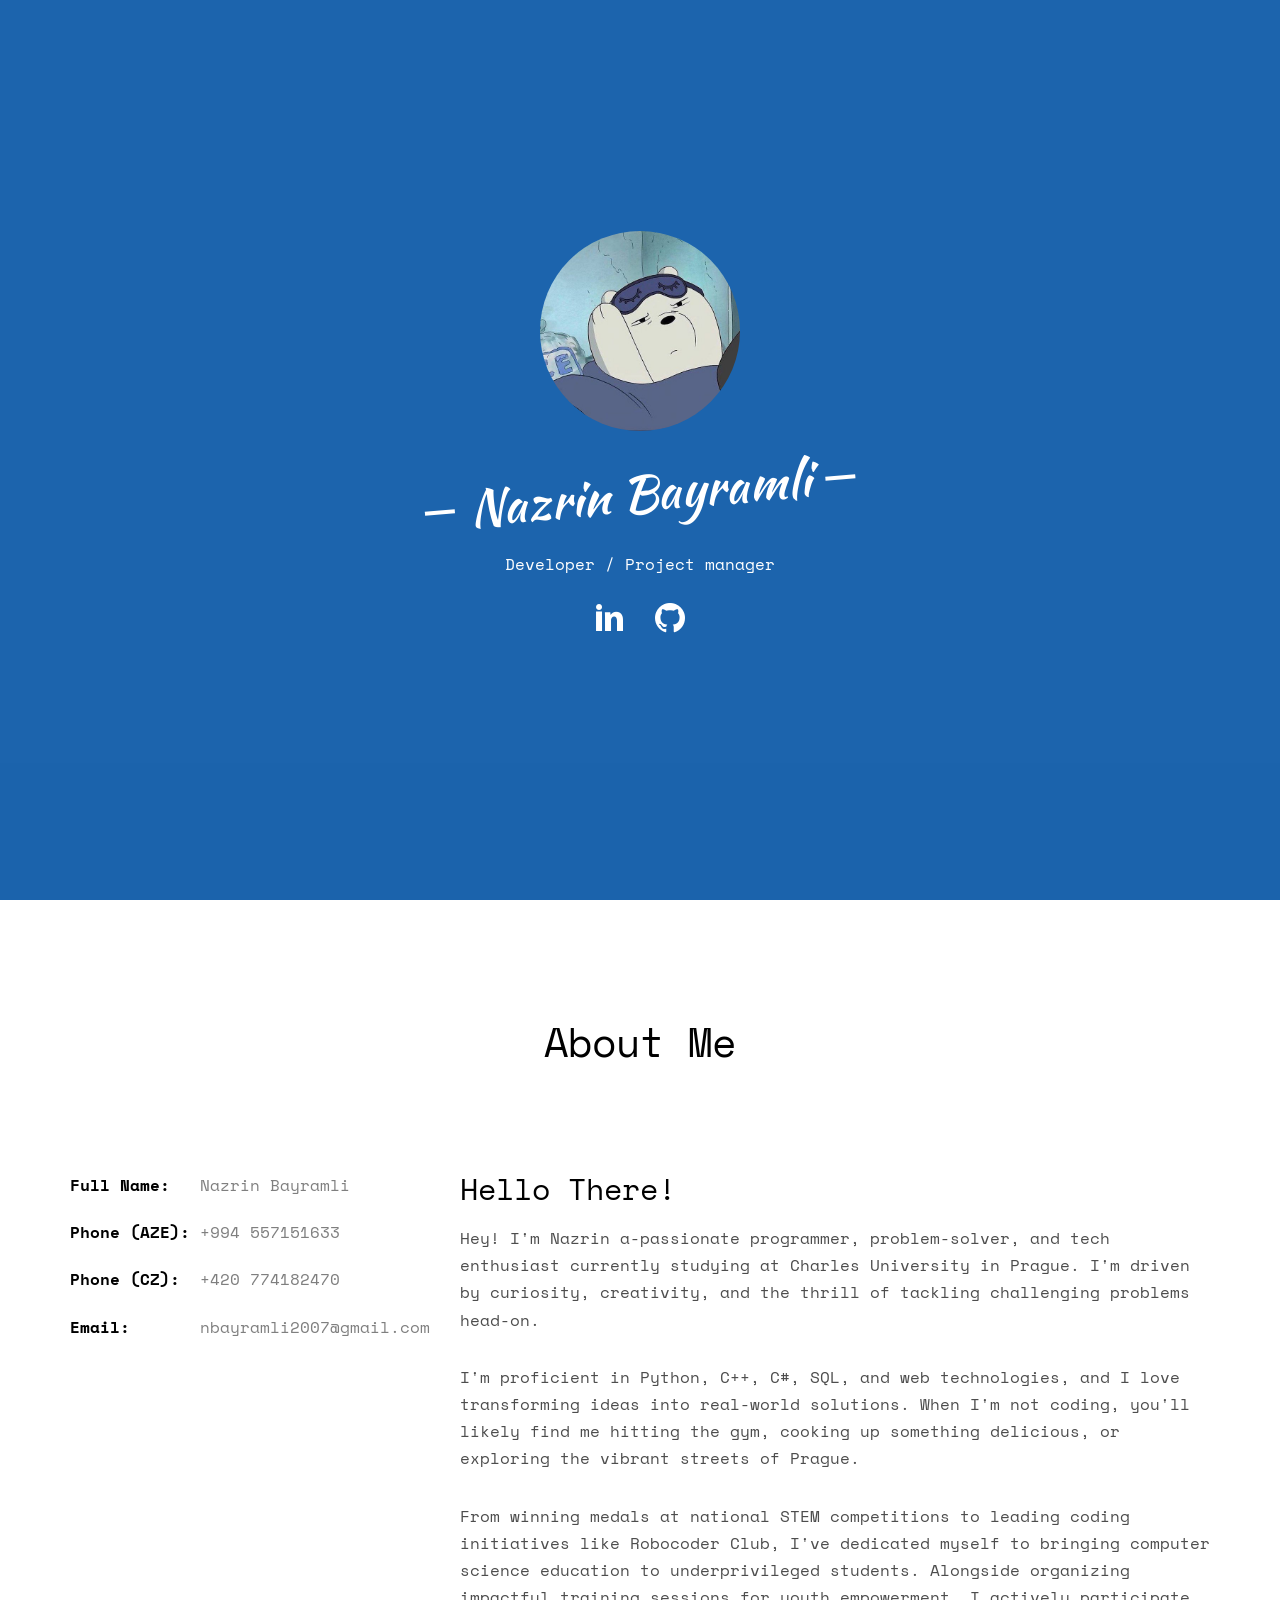
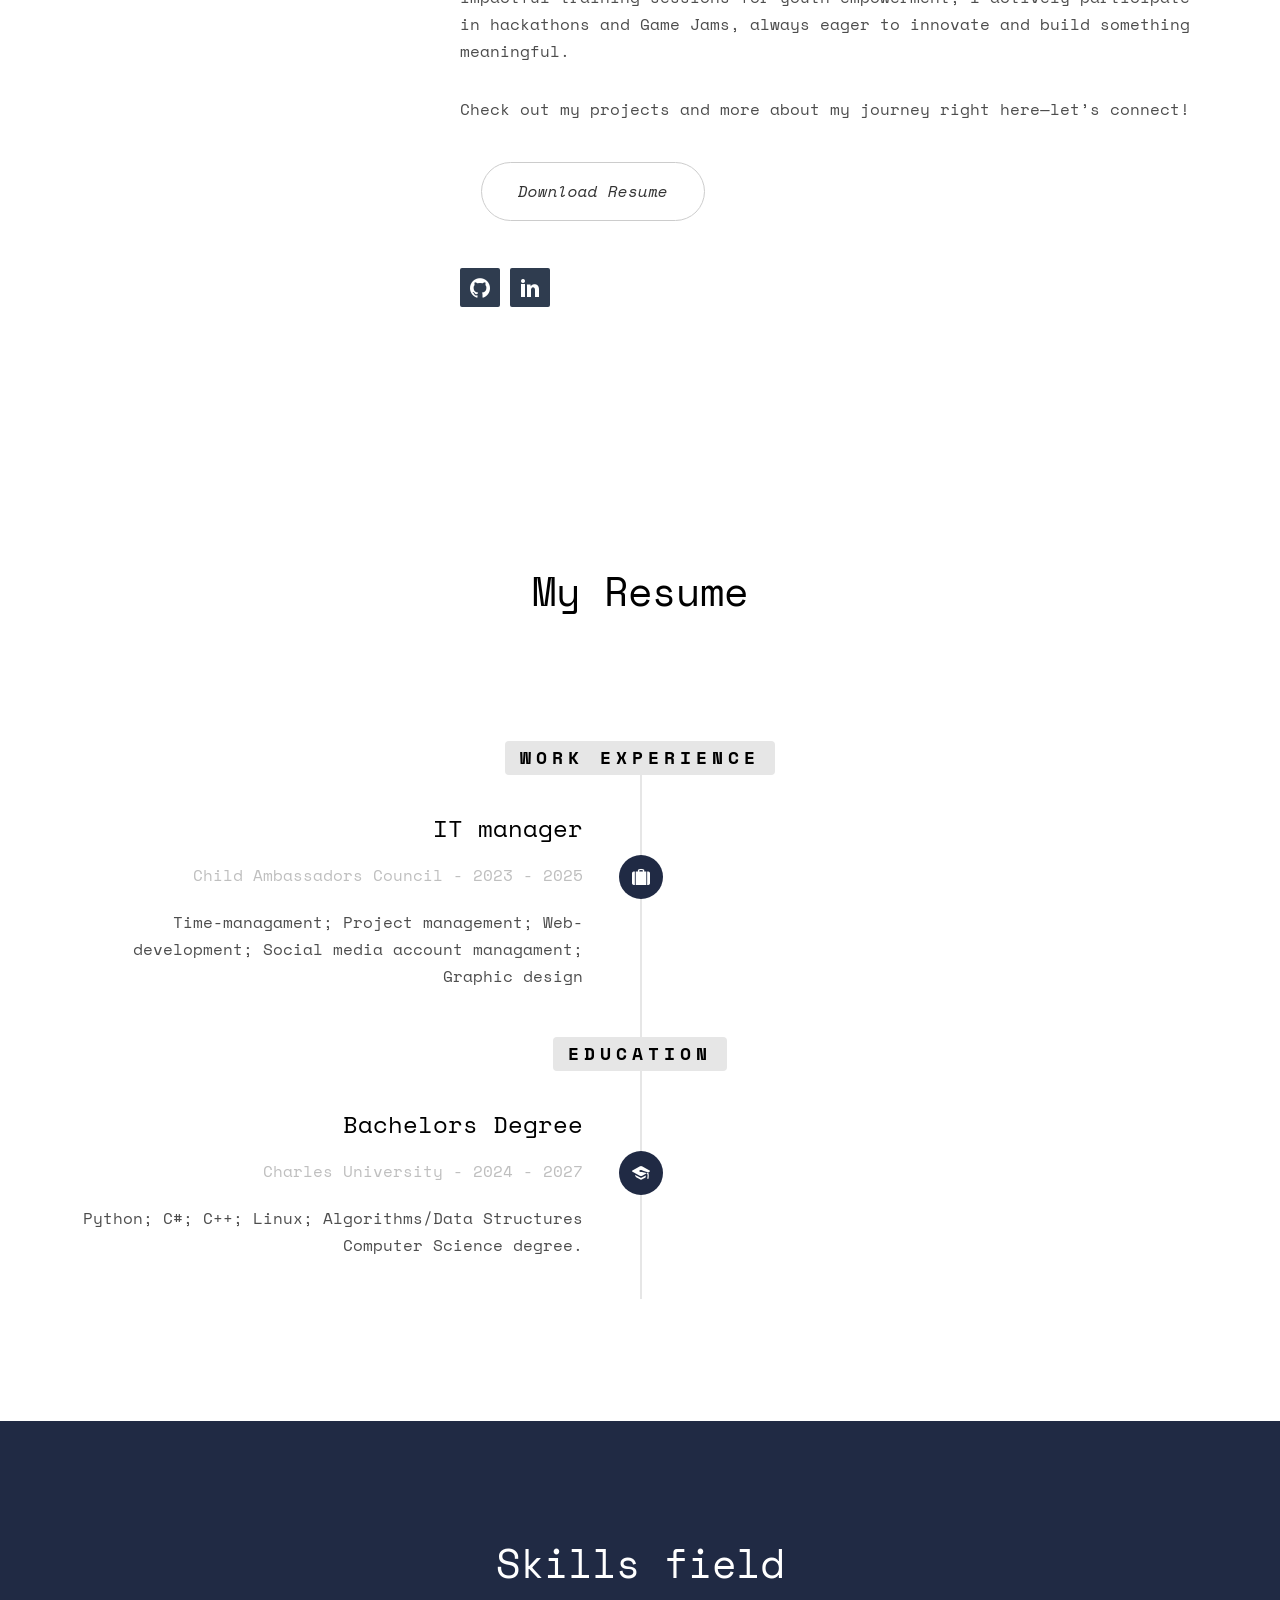
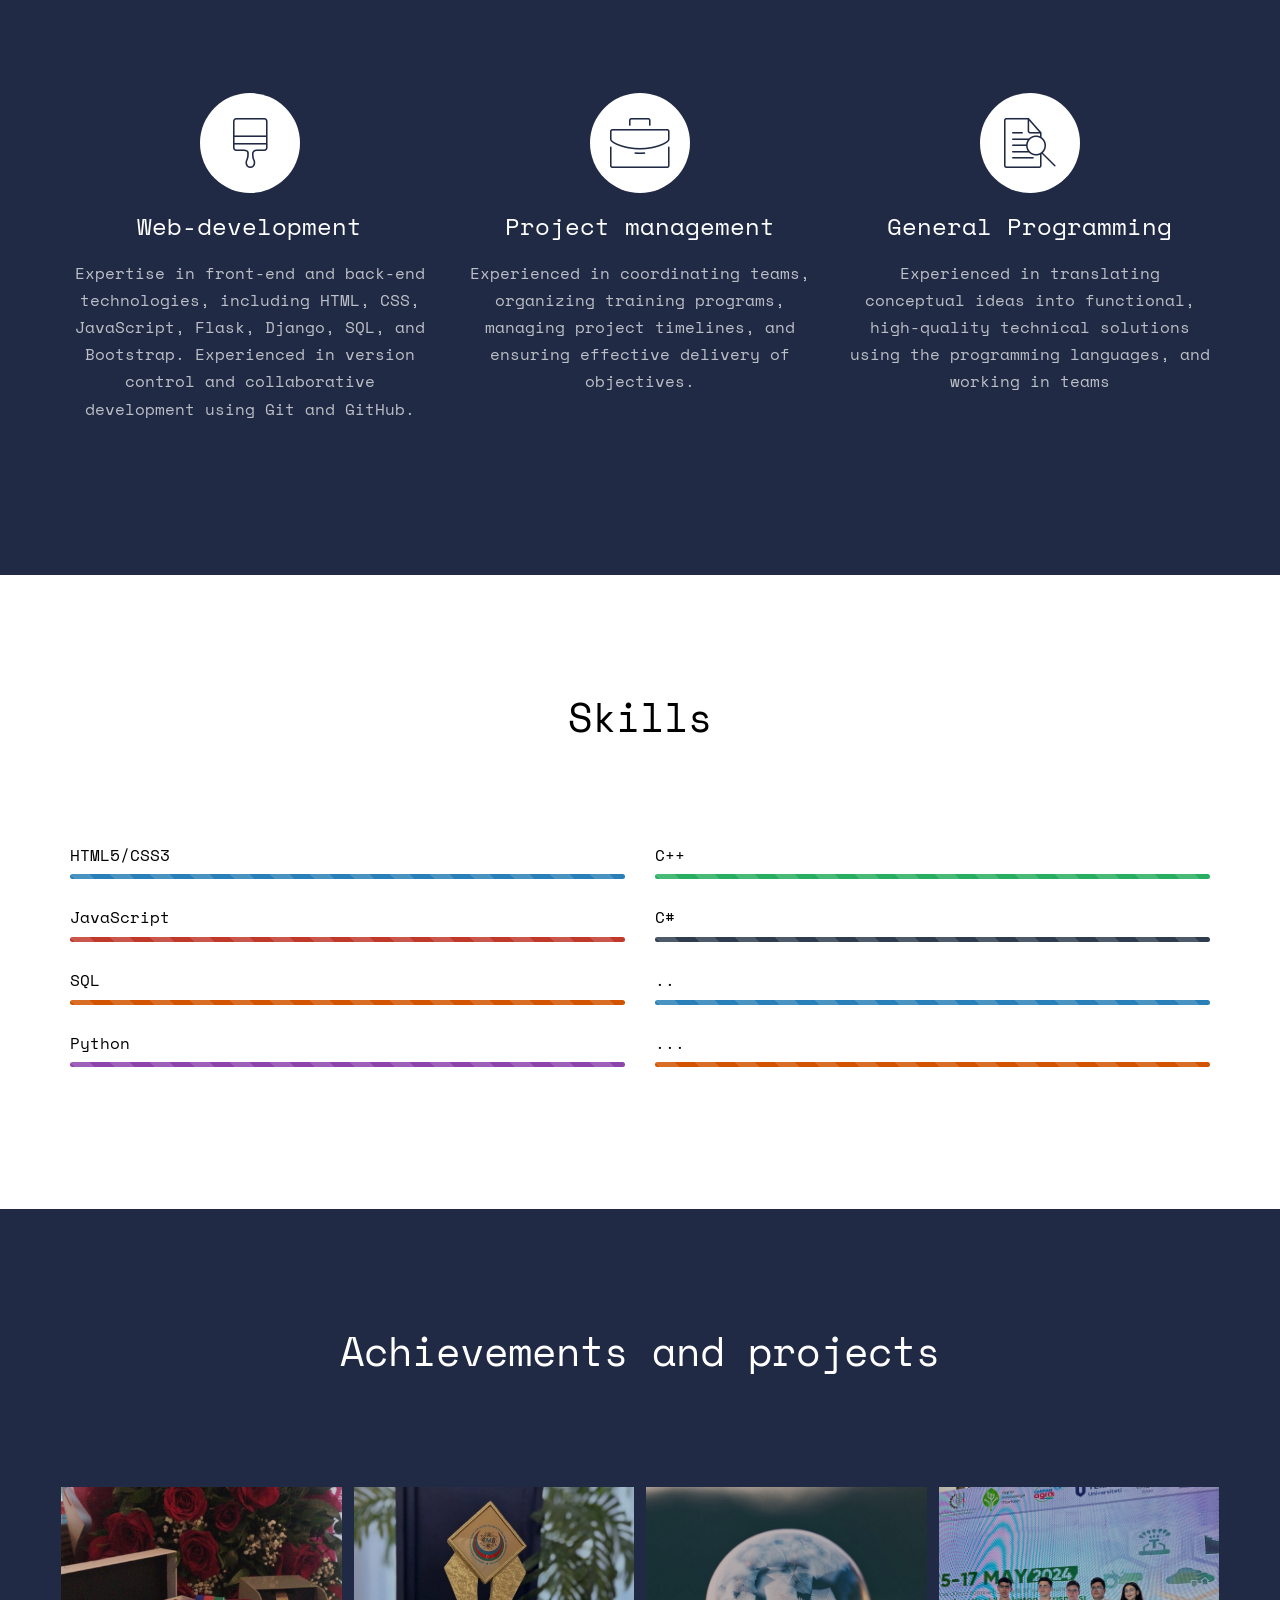
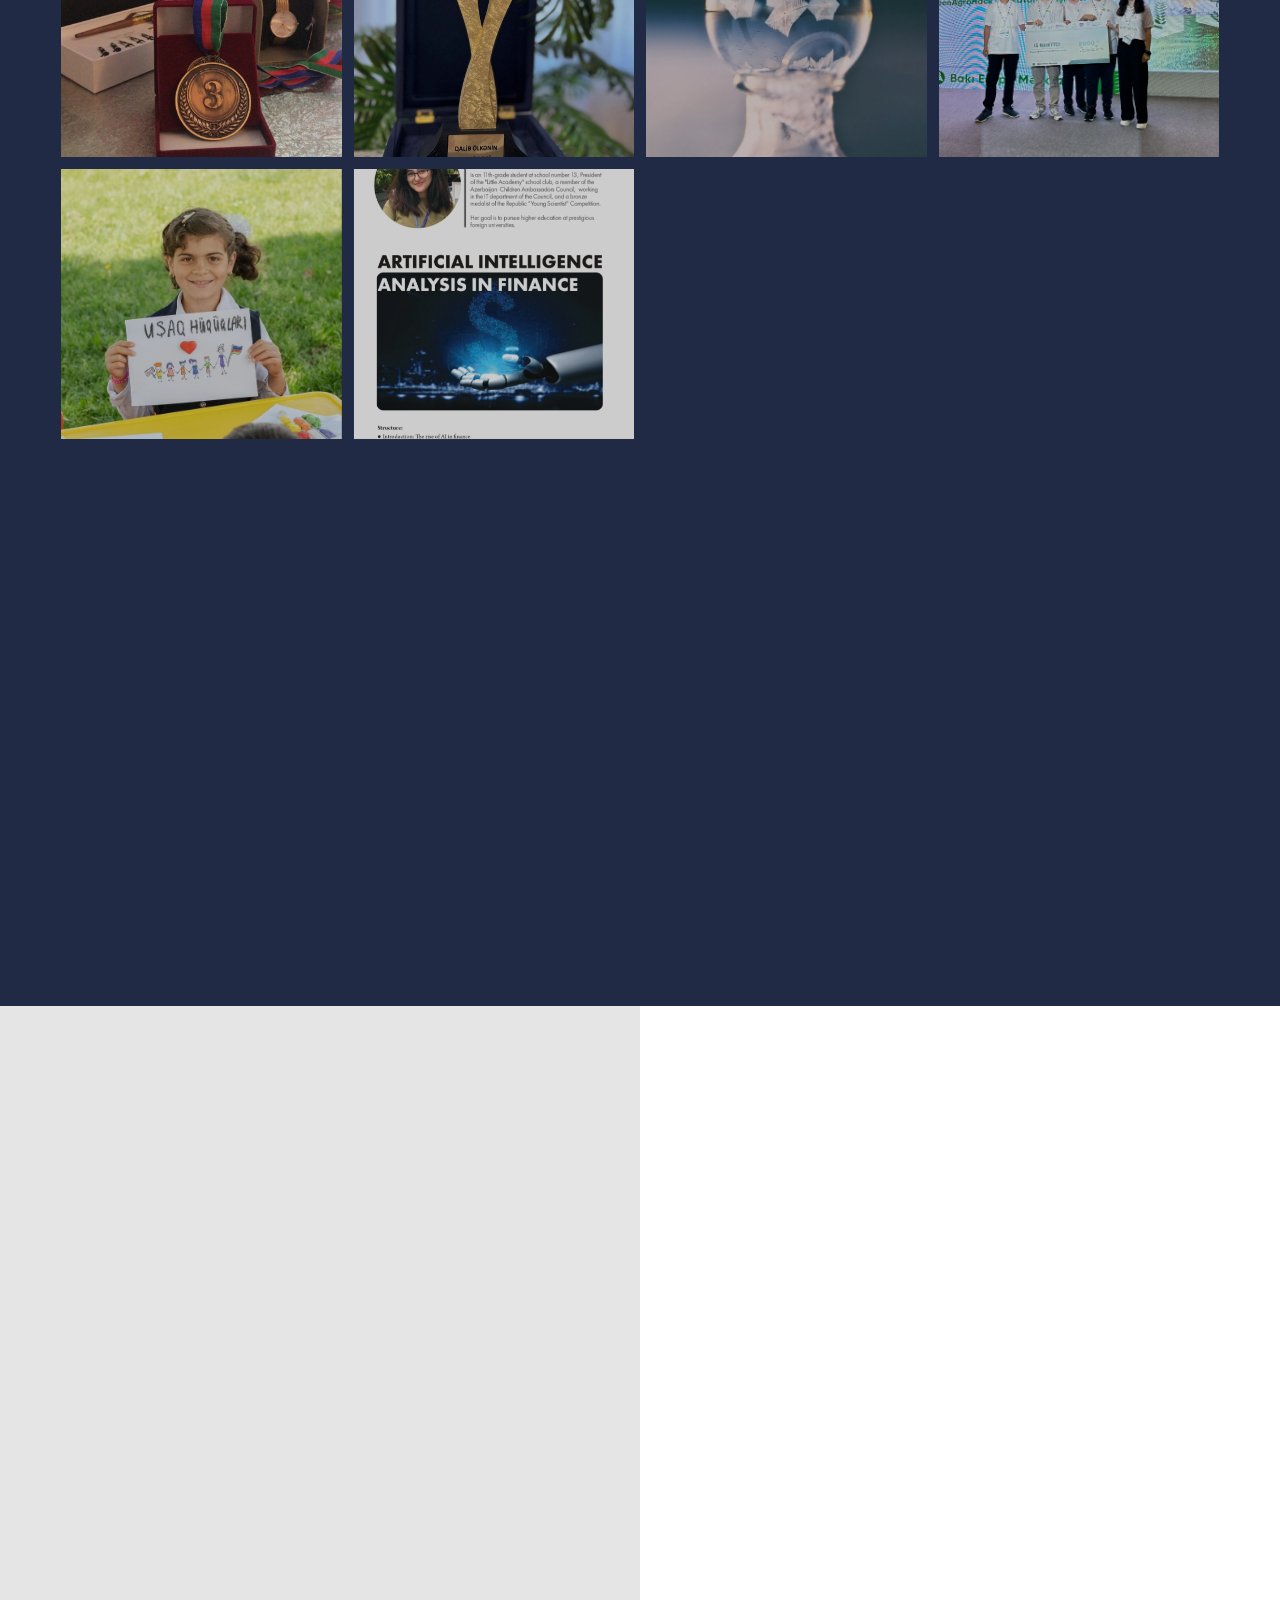
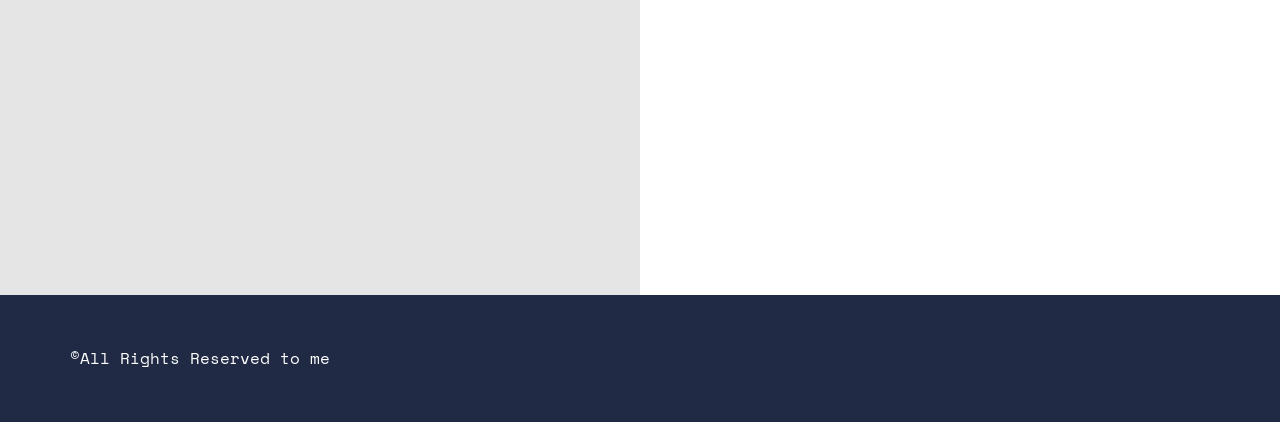
==== commit bfd2b1ec: "Update index.html" ====
--- a/index.html
+++ b/index.html
@@ -355,7 +355,7 @@
 					</a>
 				</div>
 				<div class="col-md-3 text-center col-padding animate-box">
-					<a href="https://cac.info.az/" target="_blank" class="work" style="background-image: url(assets/images/usm.jpg);">
+					<a href="https://cac.info.az/" target="_blank" class="work" style="background-image: url(assets/images/usm.jpg );">
 						<div class="desc">
 							<h3>"Child Ambassadors Council"</h3>
 							<span>Child Ambassador/IT department manager</span>
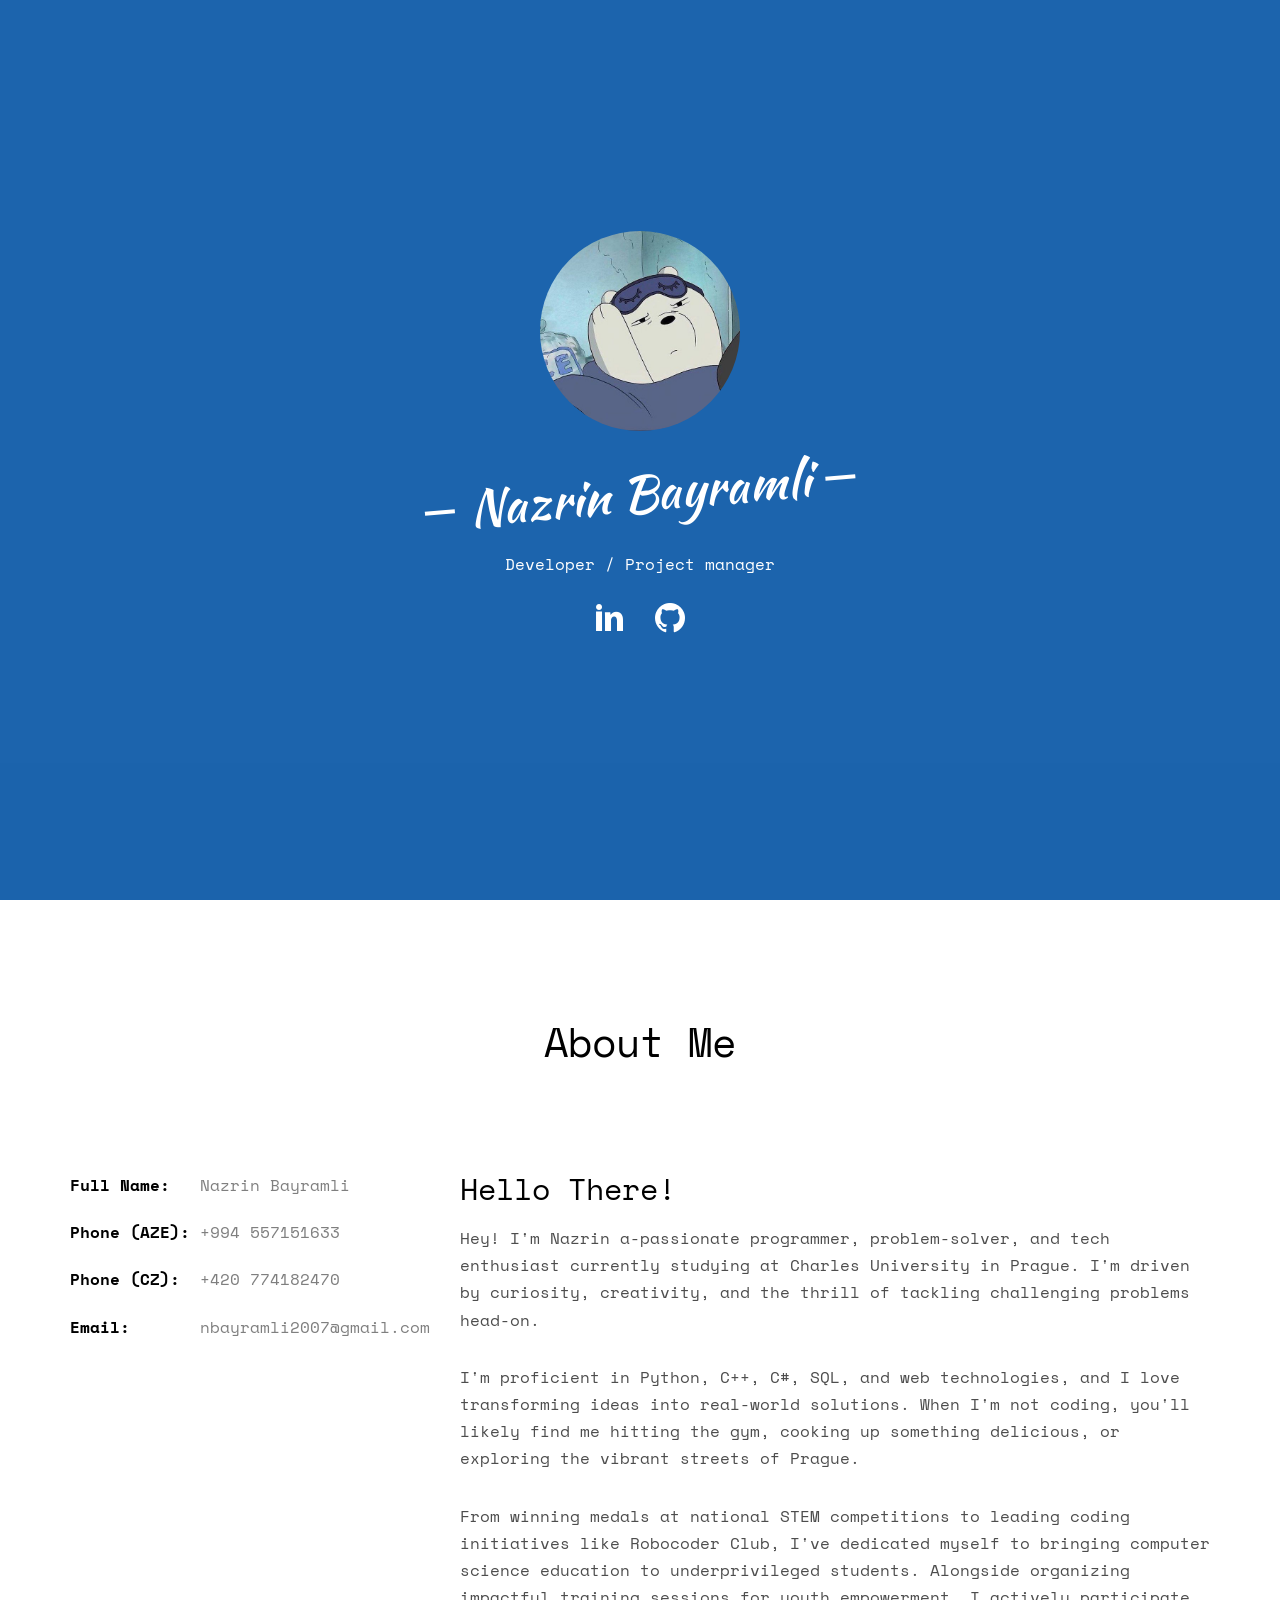
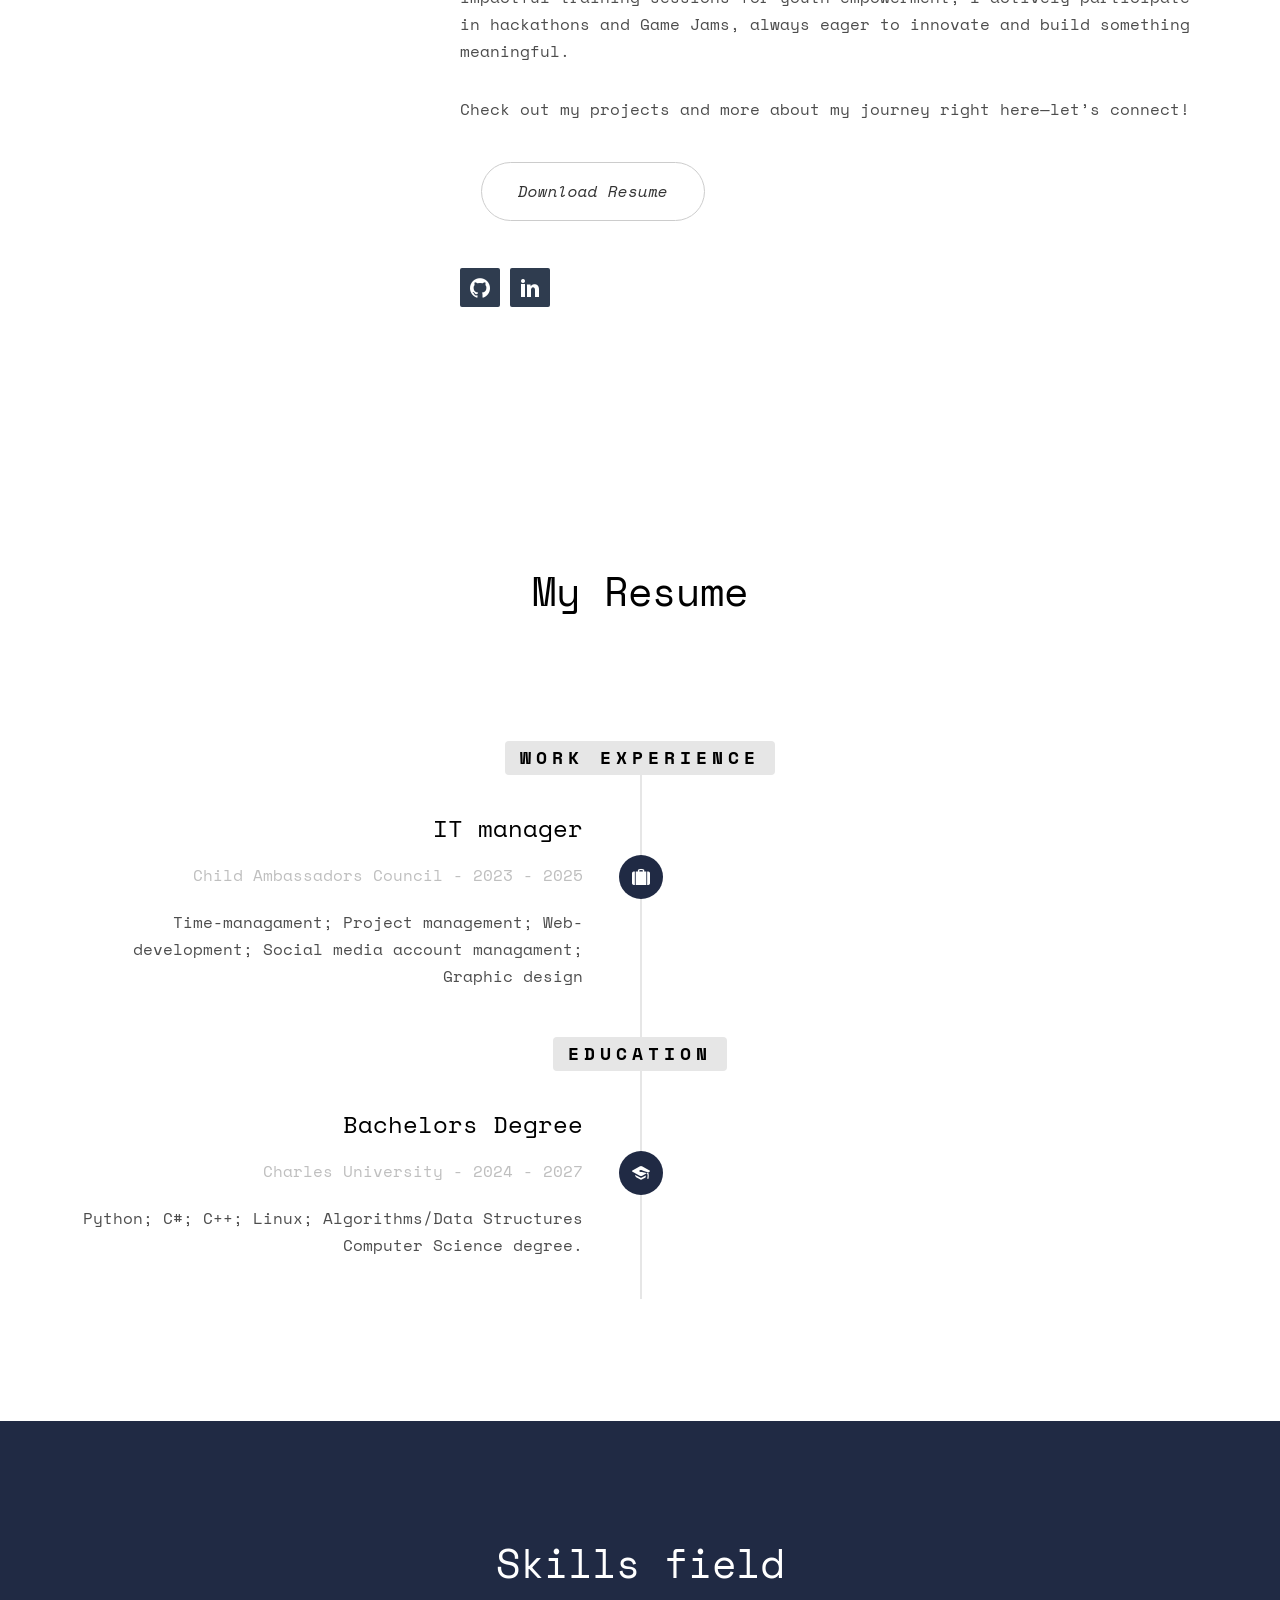
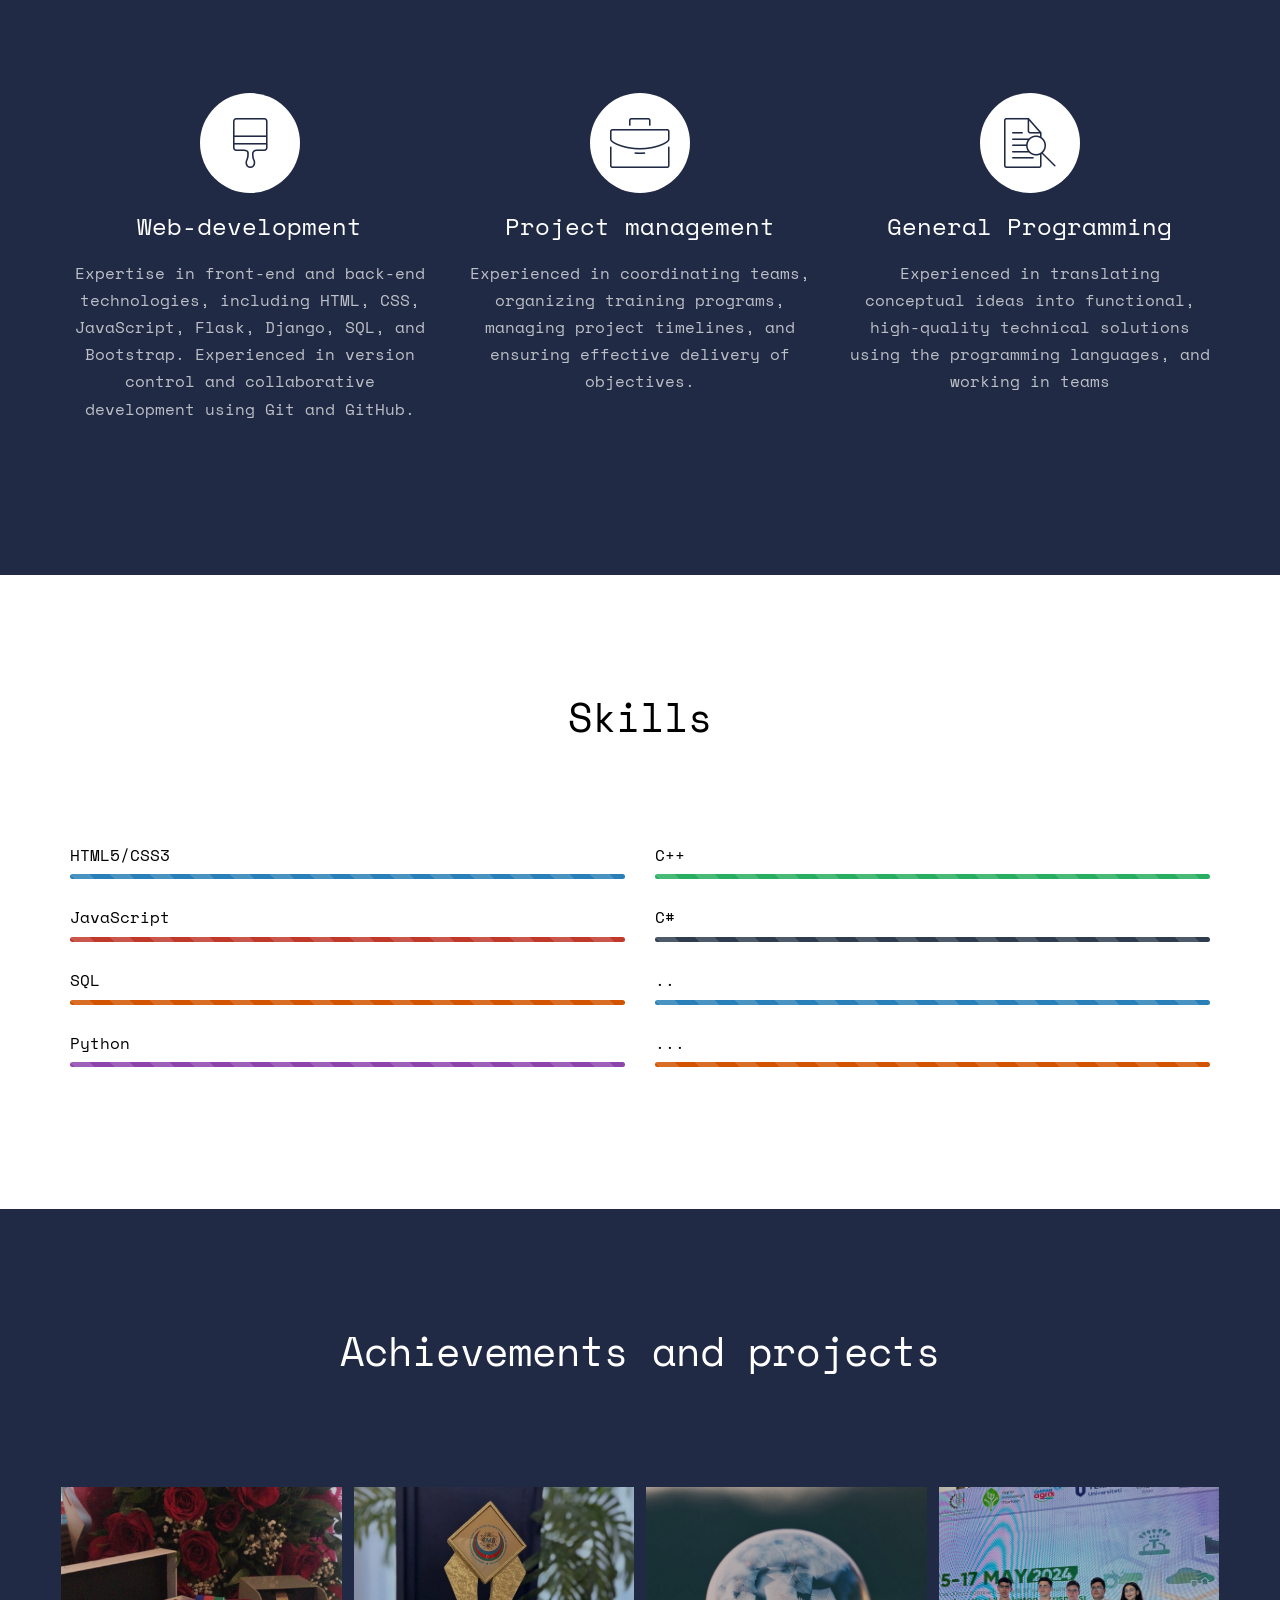
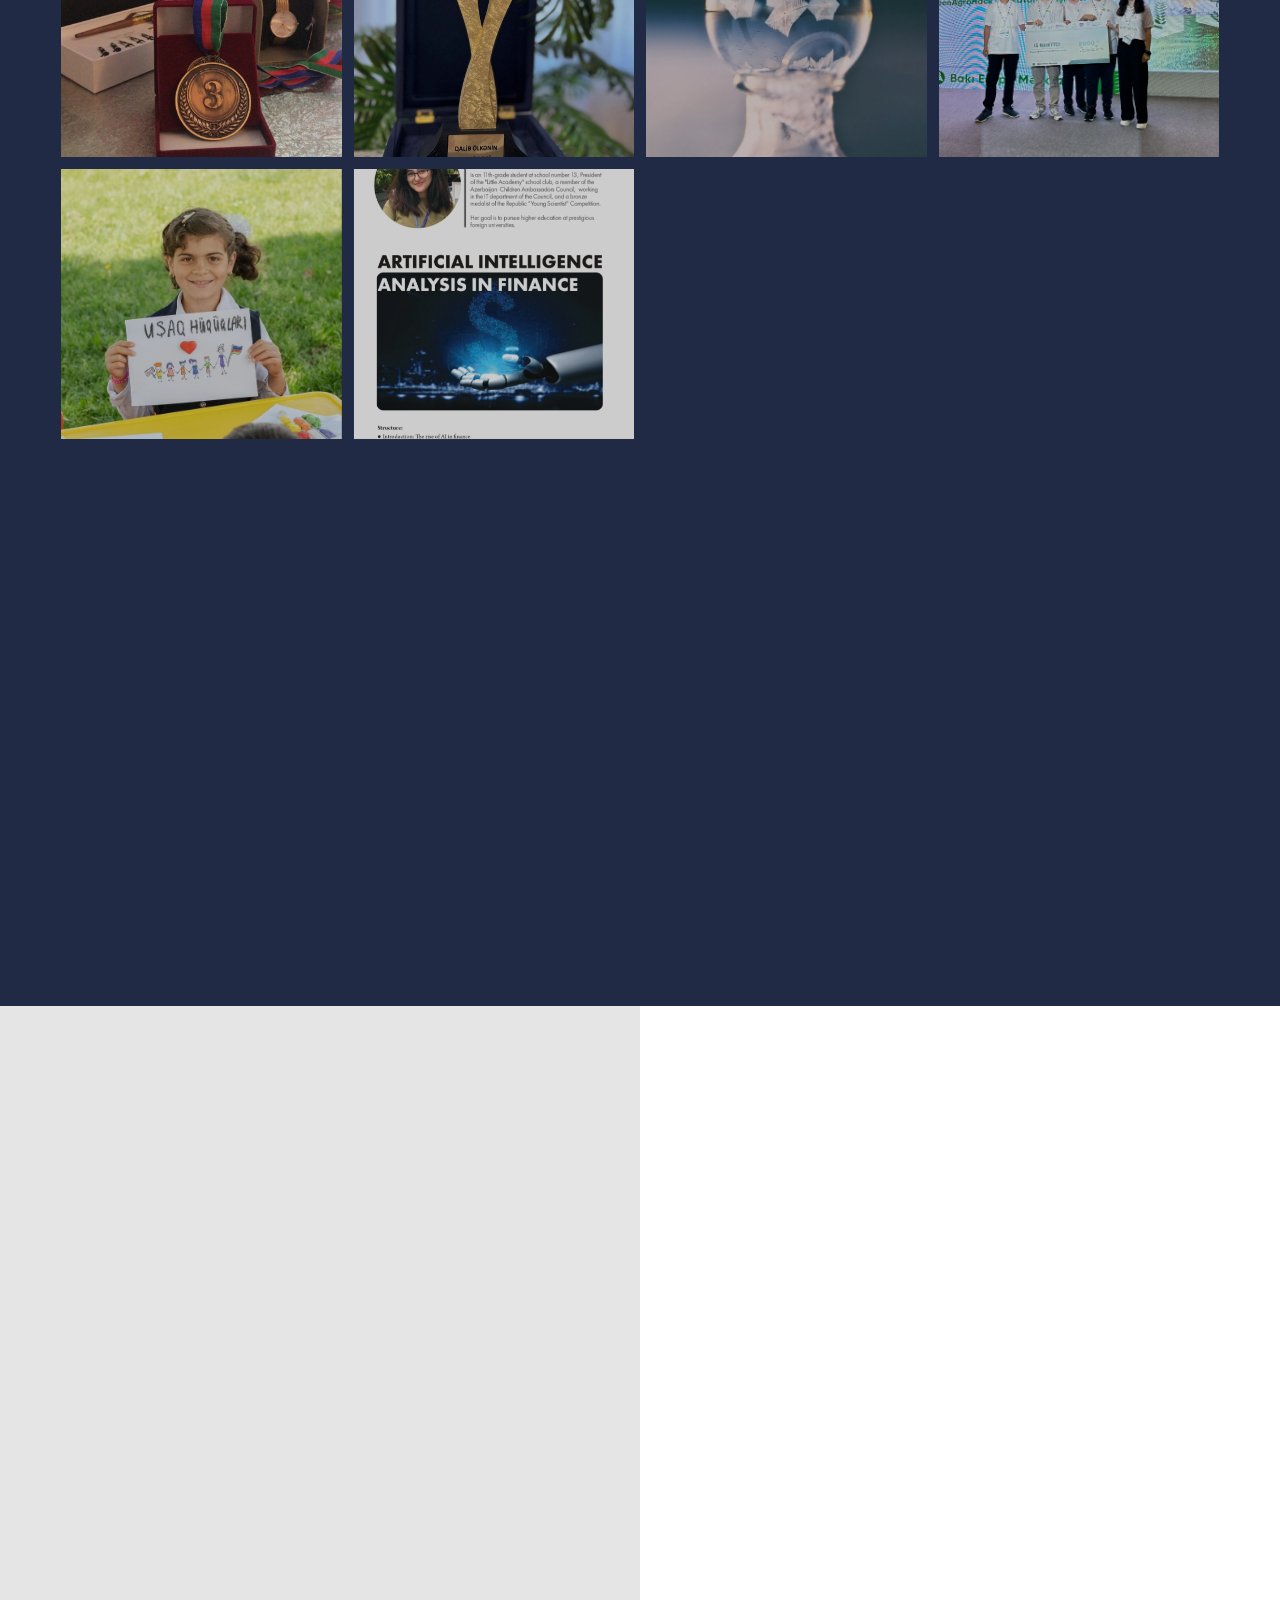
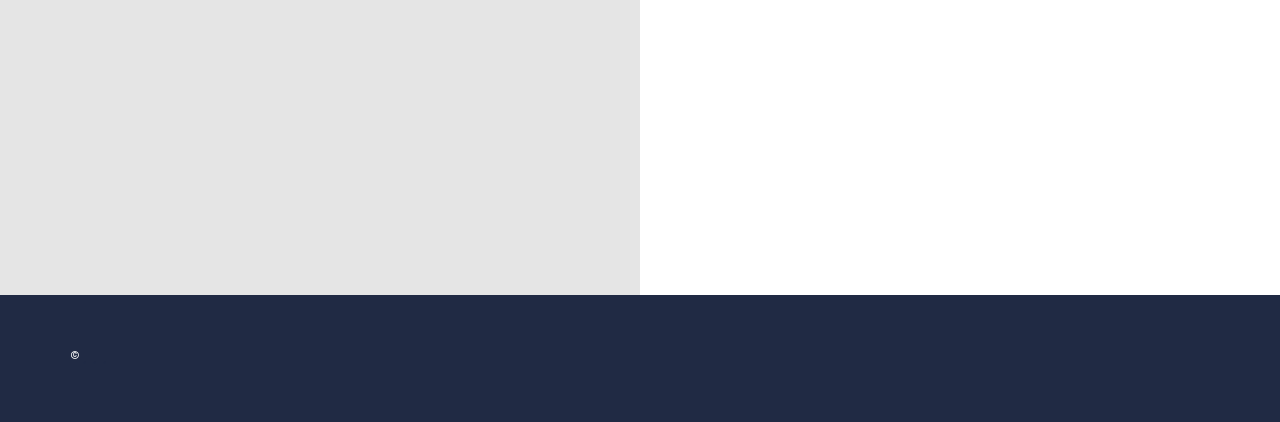
==== commit 61d7c692: "removed rights comment" ====
--- a/index.html
+++ b/index.html
@@ -459,7 +459,7 @@
 		<div class="container">
 			<div class="row">
 				<div class="col-md-12">
-					<p>&copy;All Rights Reserved to me<a href="#" target="_blank">...</a>
+					<p>&copy;<a href="#" target="_blank">...</a>
 				</div>
 			</div>
 		</div>
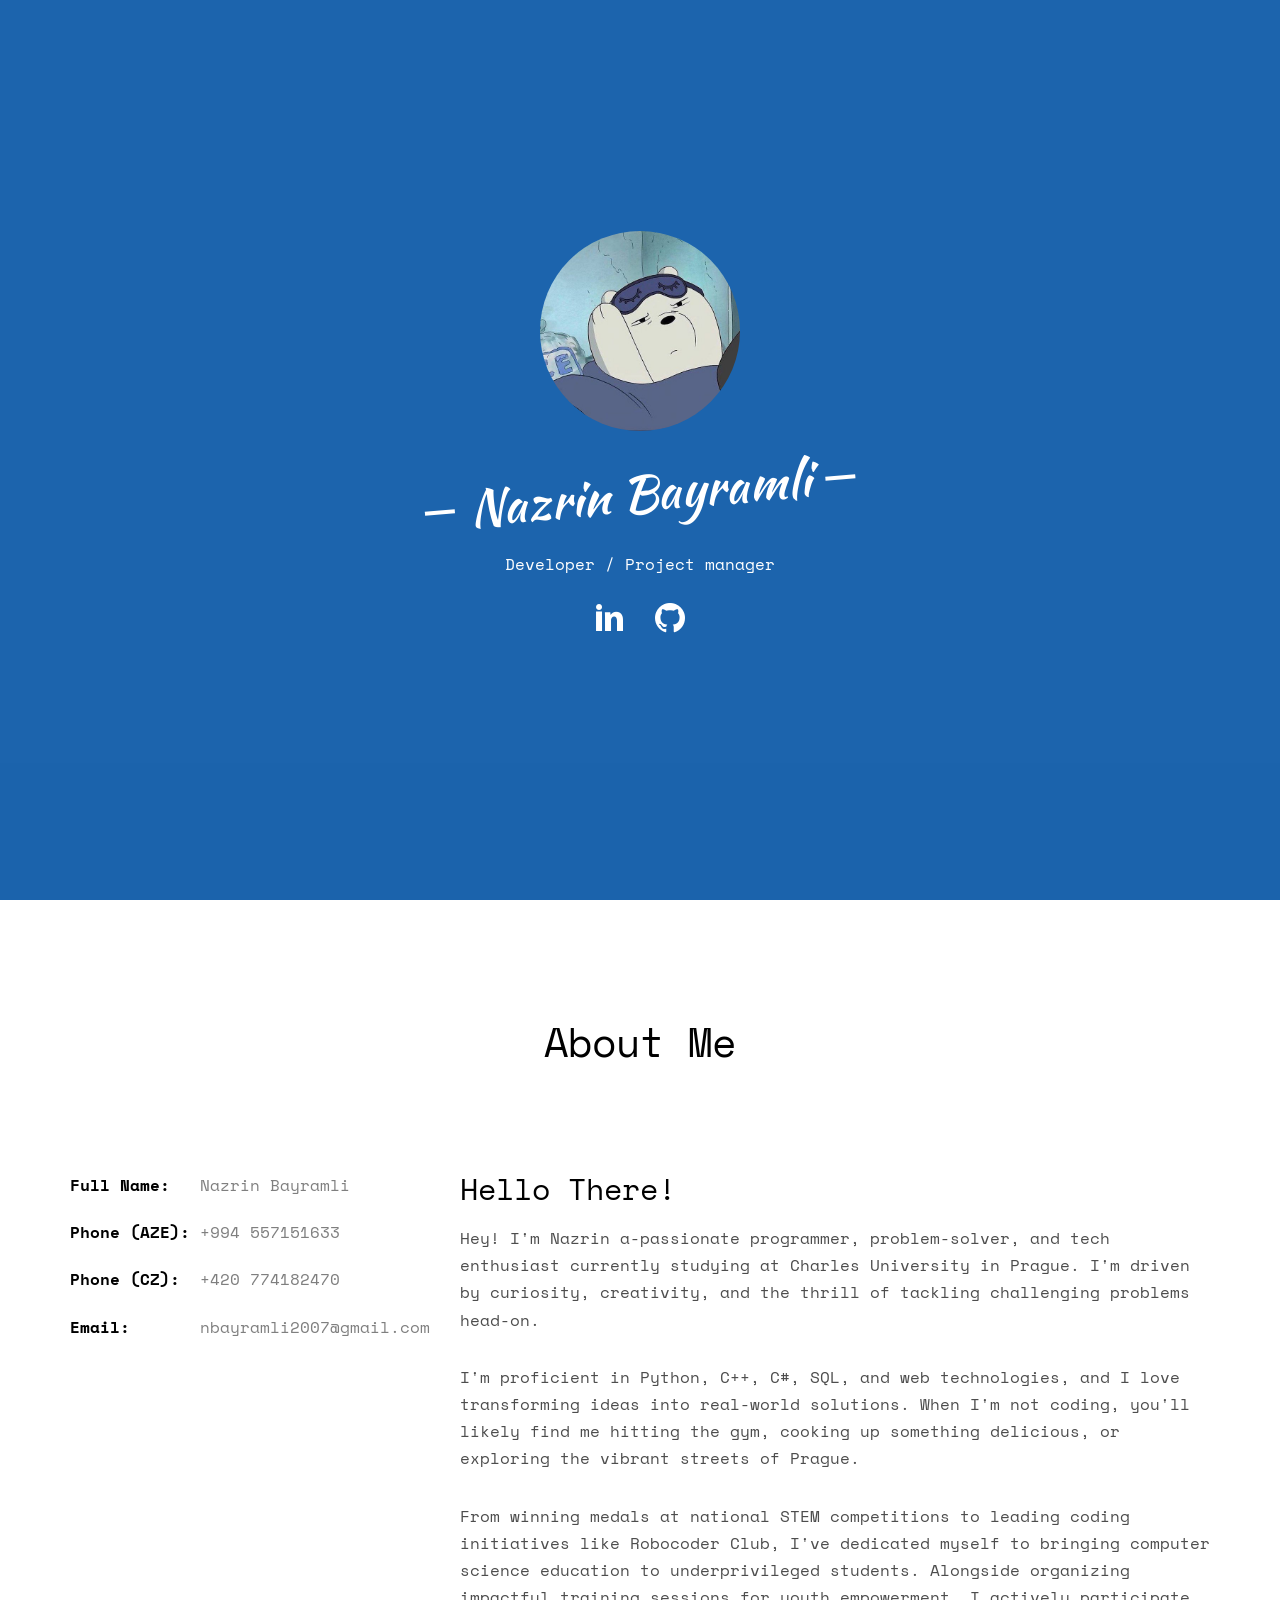
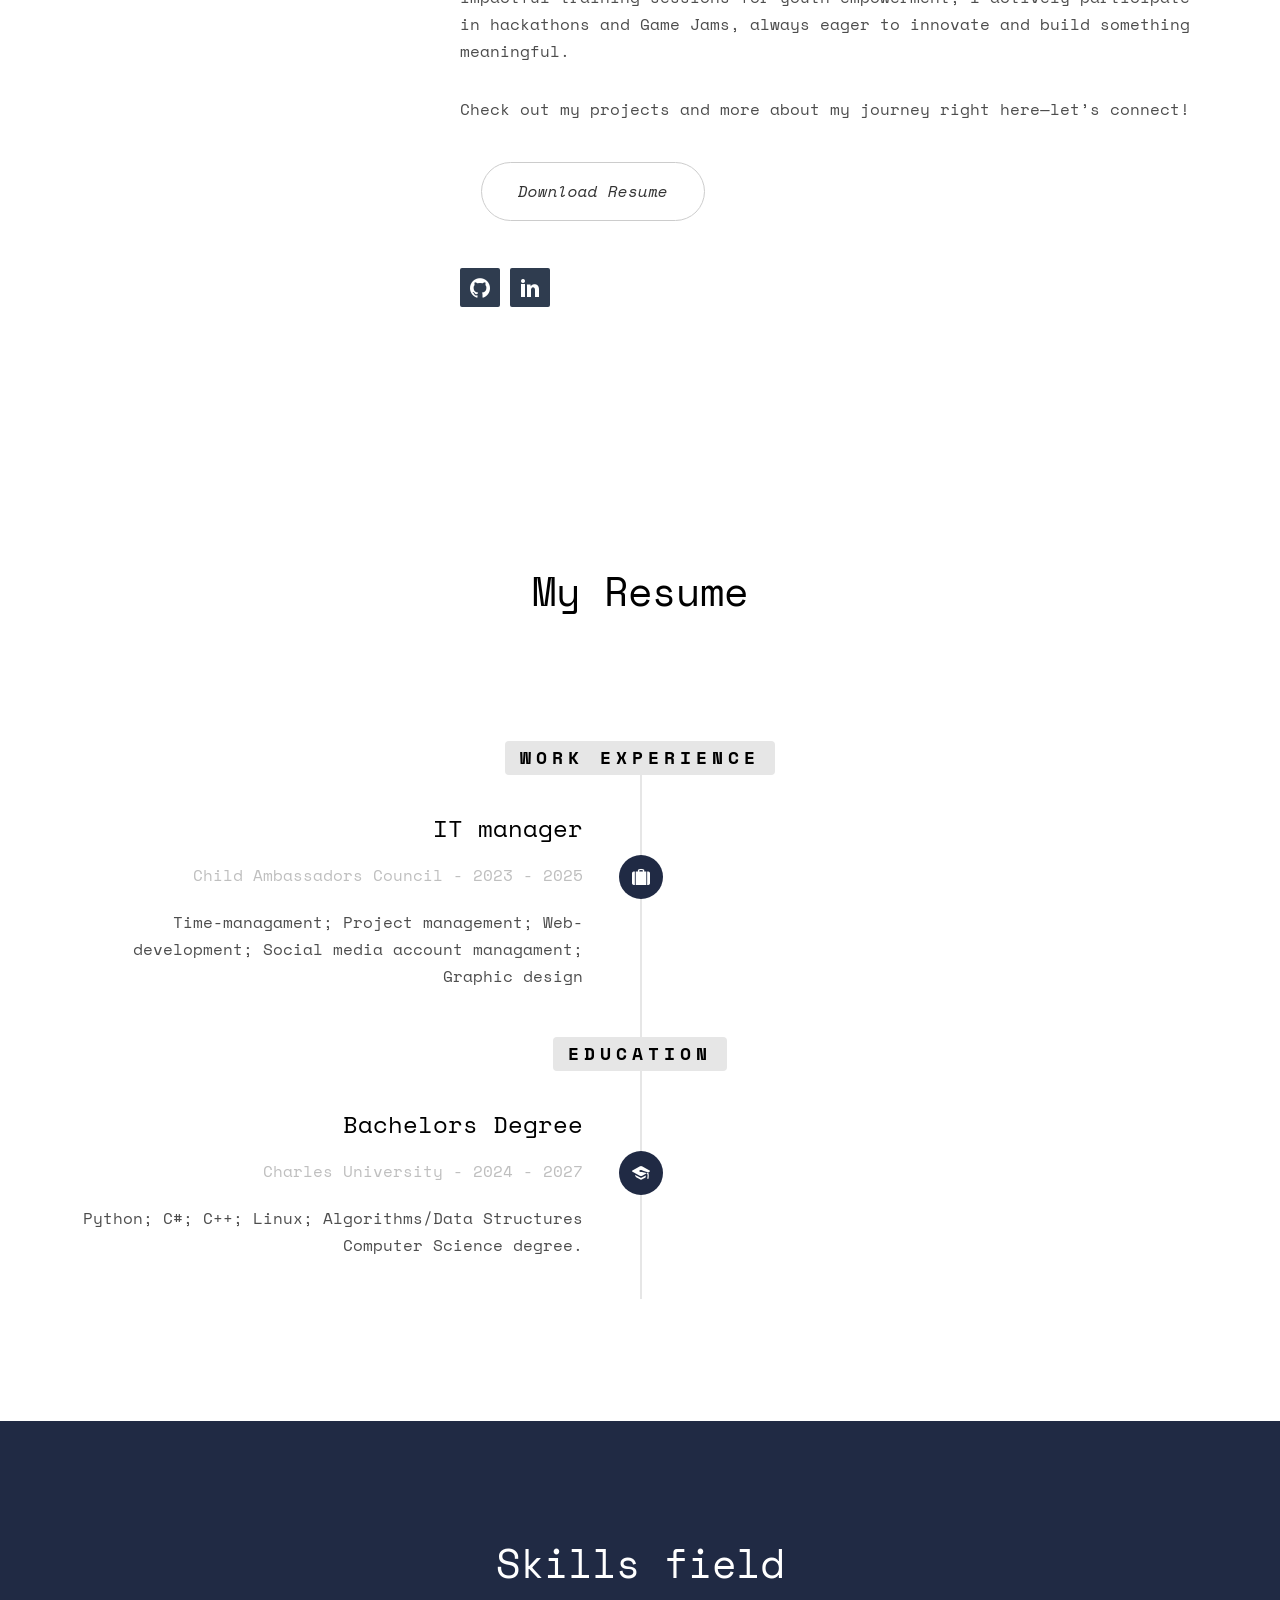
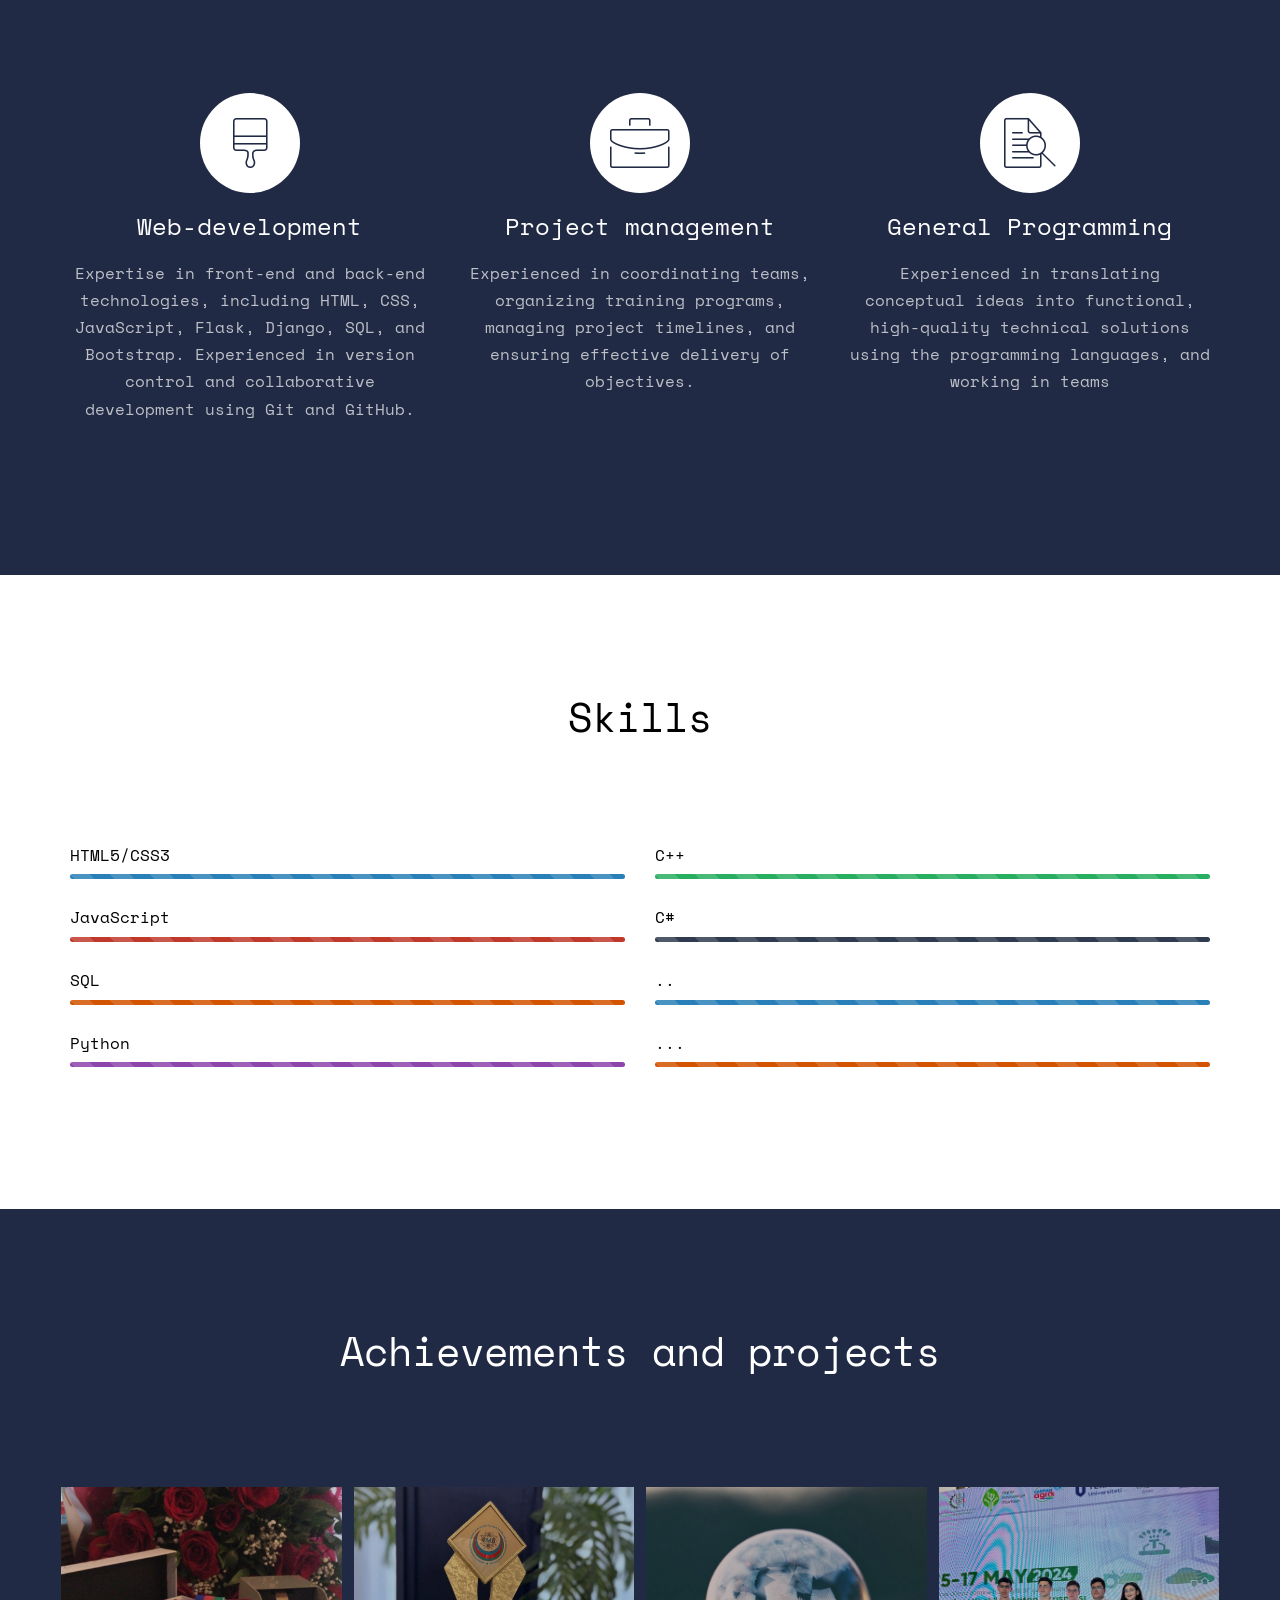
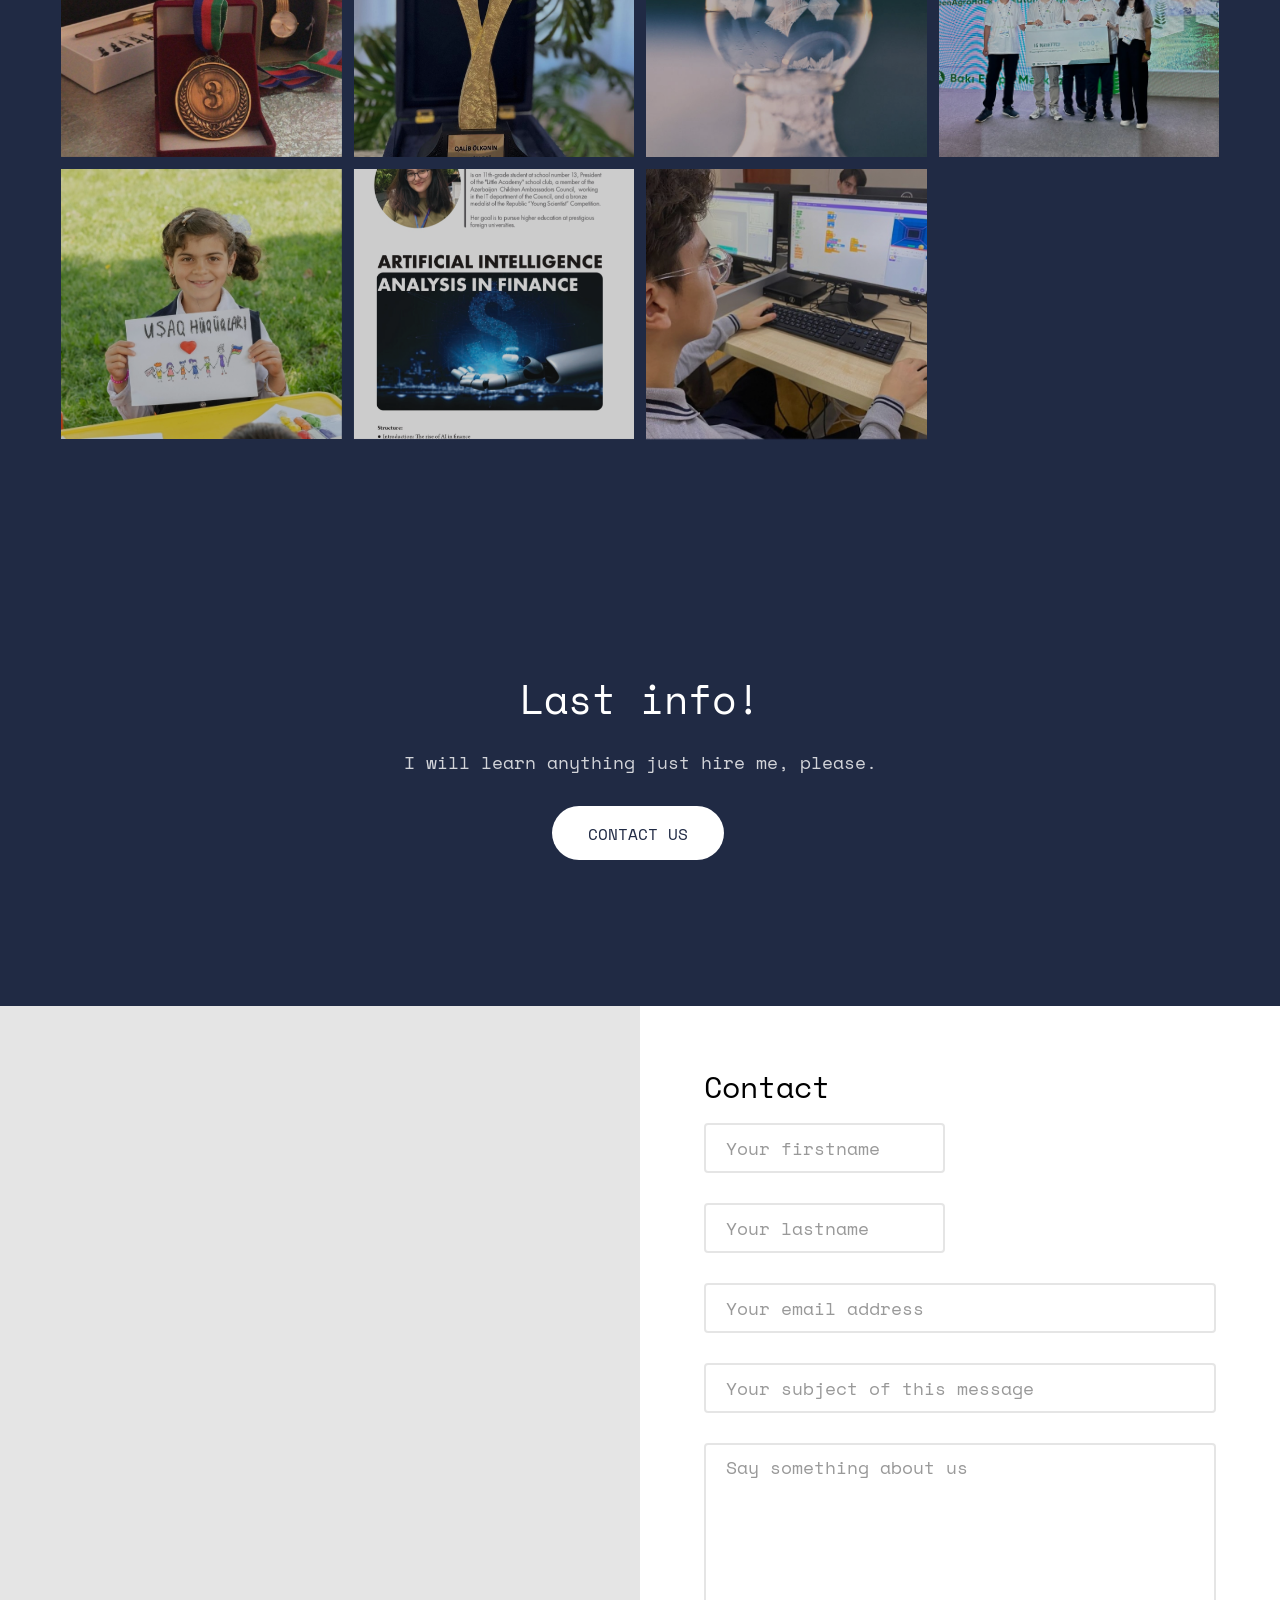
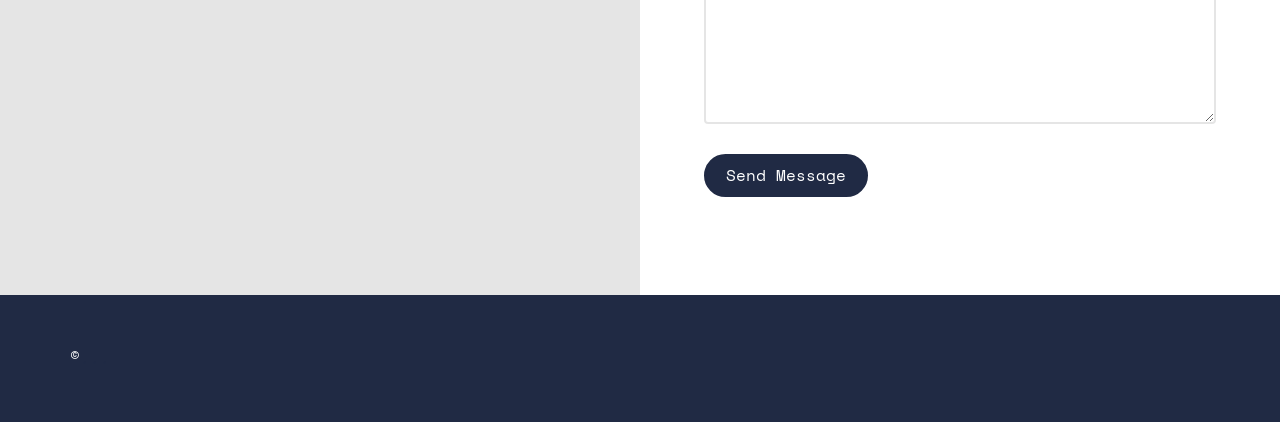
==== commit 5d613a87: "changed image" ====
--- a/index.html
+++ b/index.html
@@ -371,7 +371,7 @@
 					</a>
 				</div>
 				<div class="col-md-3 text-center col-padding animate-box">
-					<a href="#" class="work" style="background-image: url(assets/images/robocoder.jpeg);">
+					<a href="#" class="work" style="background-image: url(assets/images/rc.png);">
 						<div class="desc">
 							<h3>"Robocoder club"</h3>
 							<span>Club president, 100+ students taught</span>
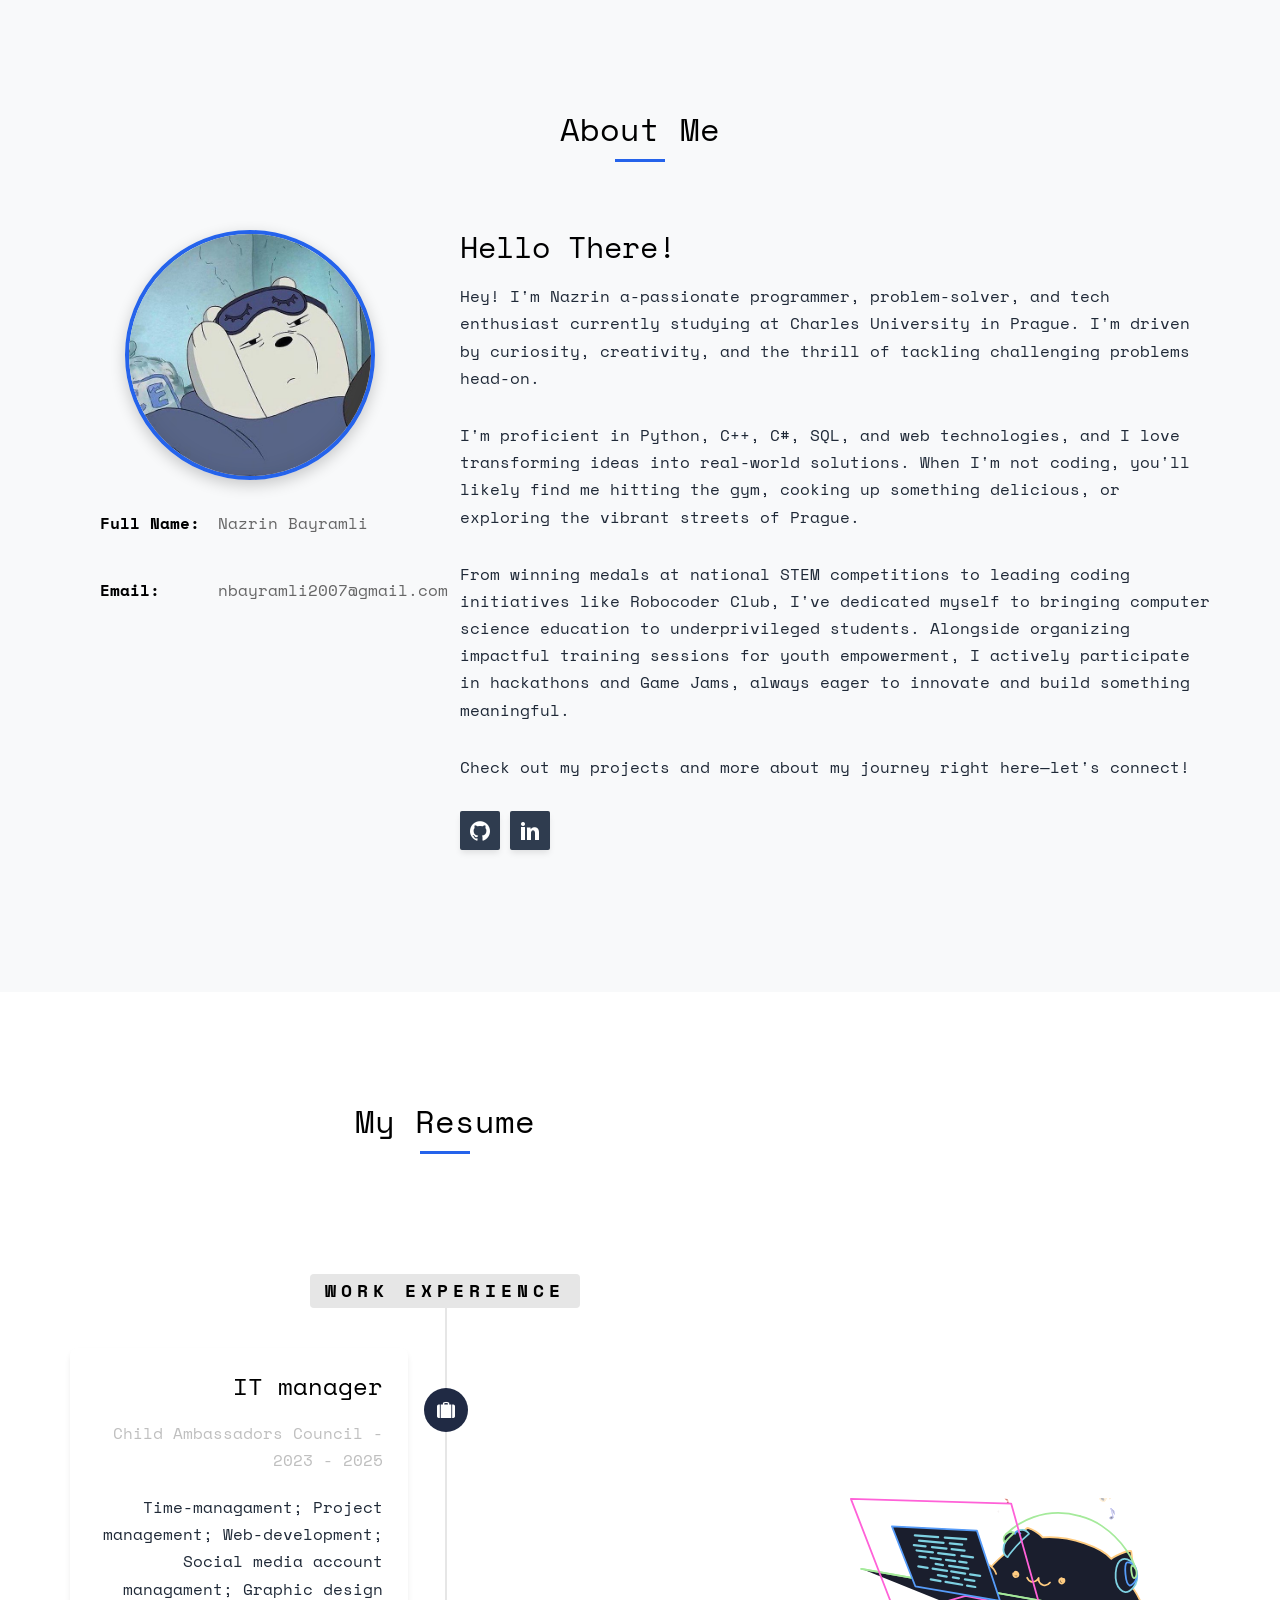
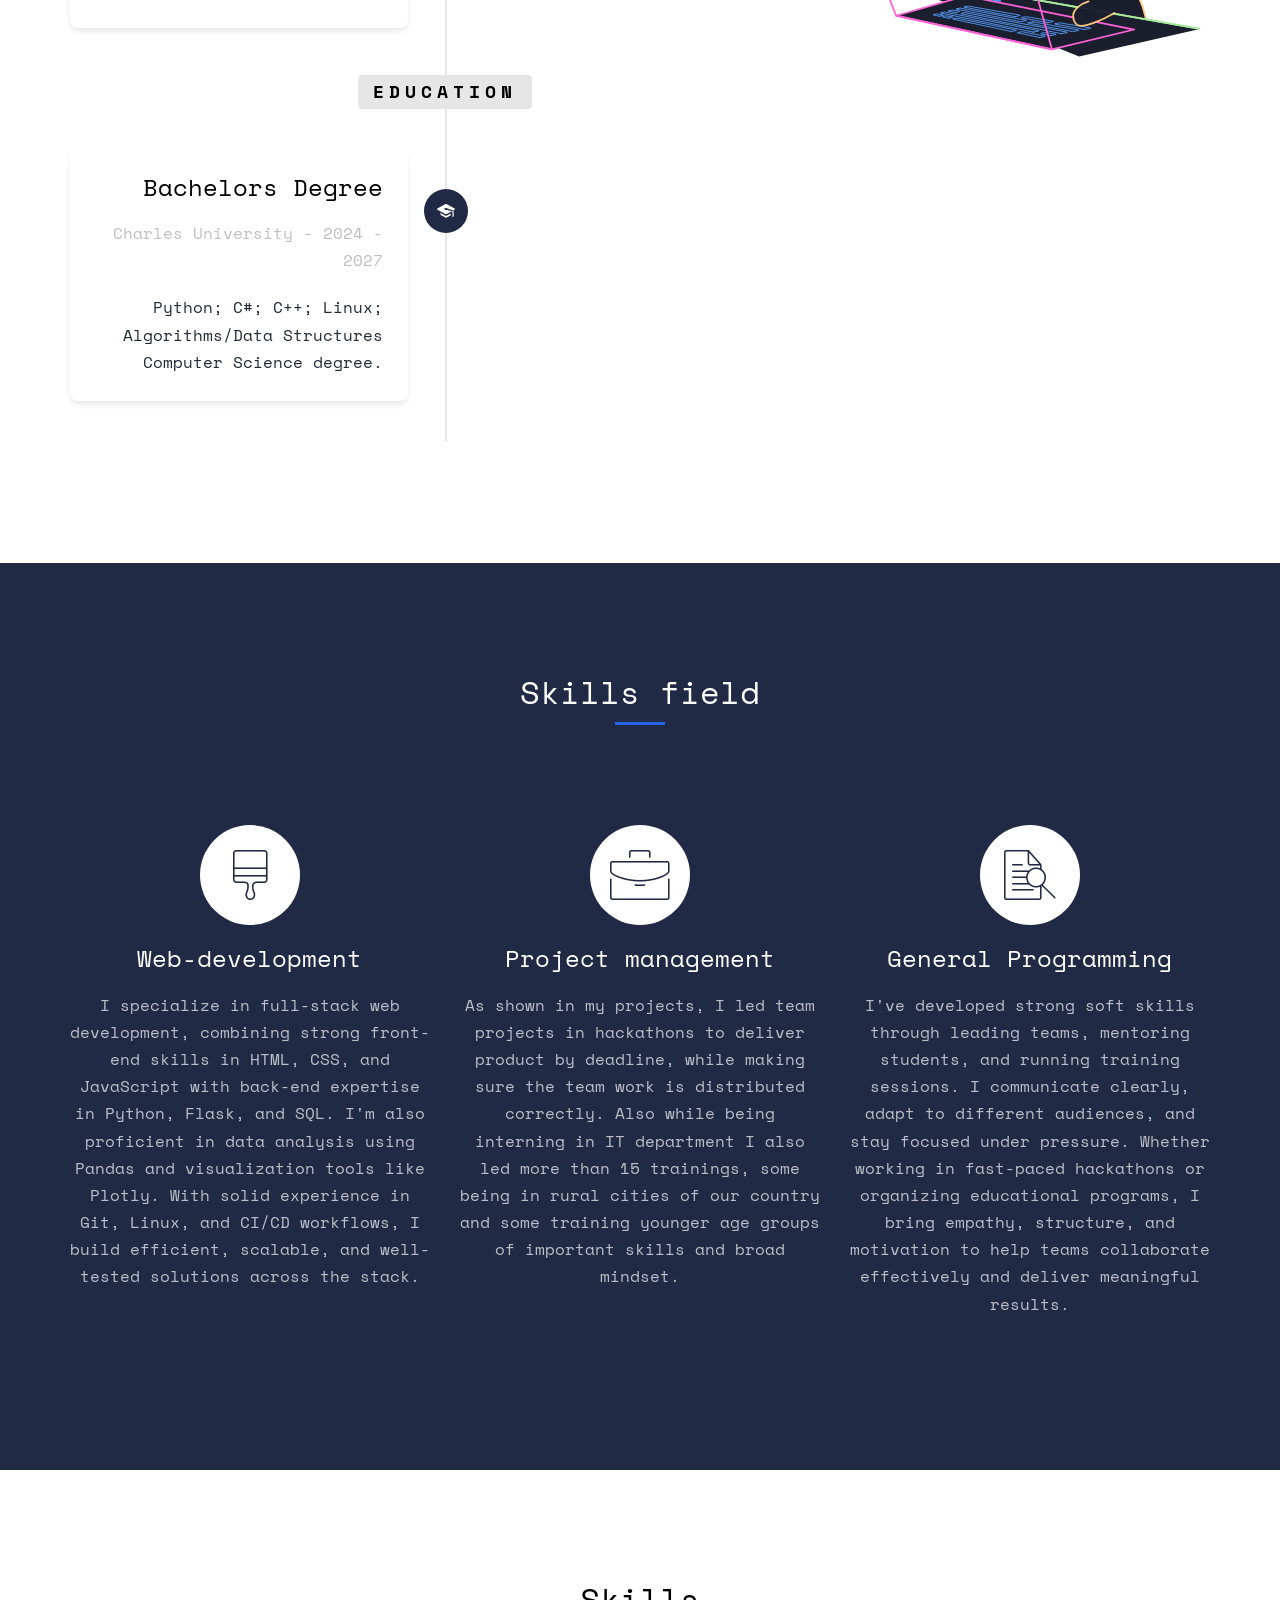
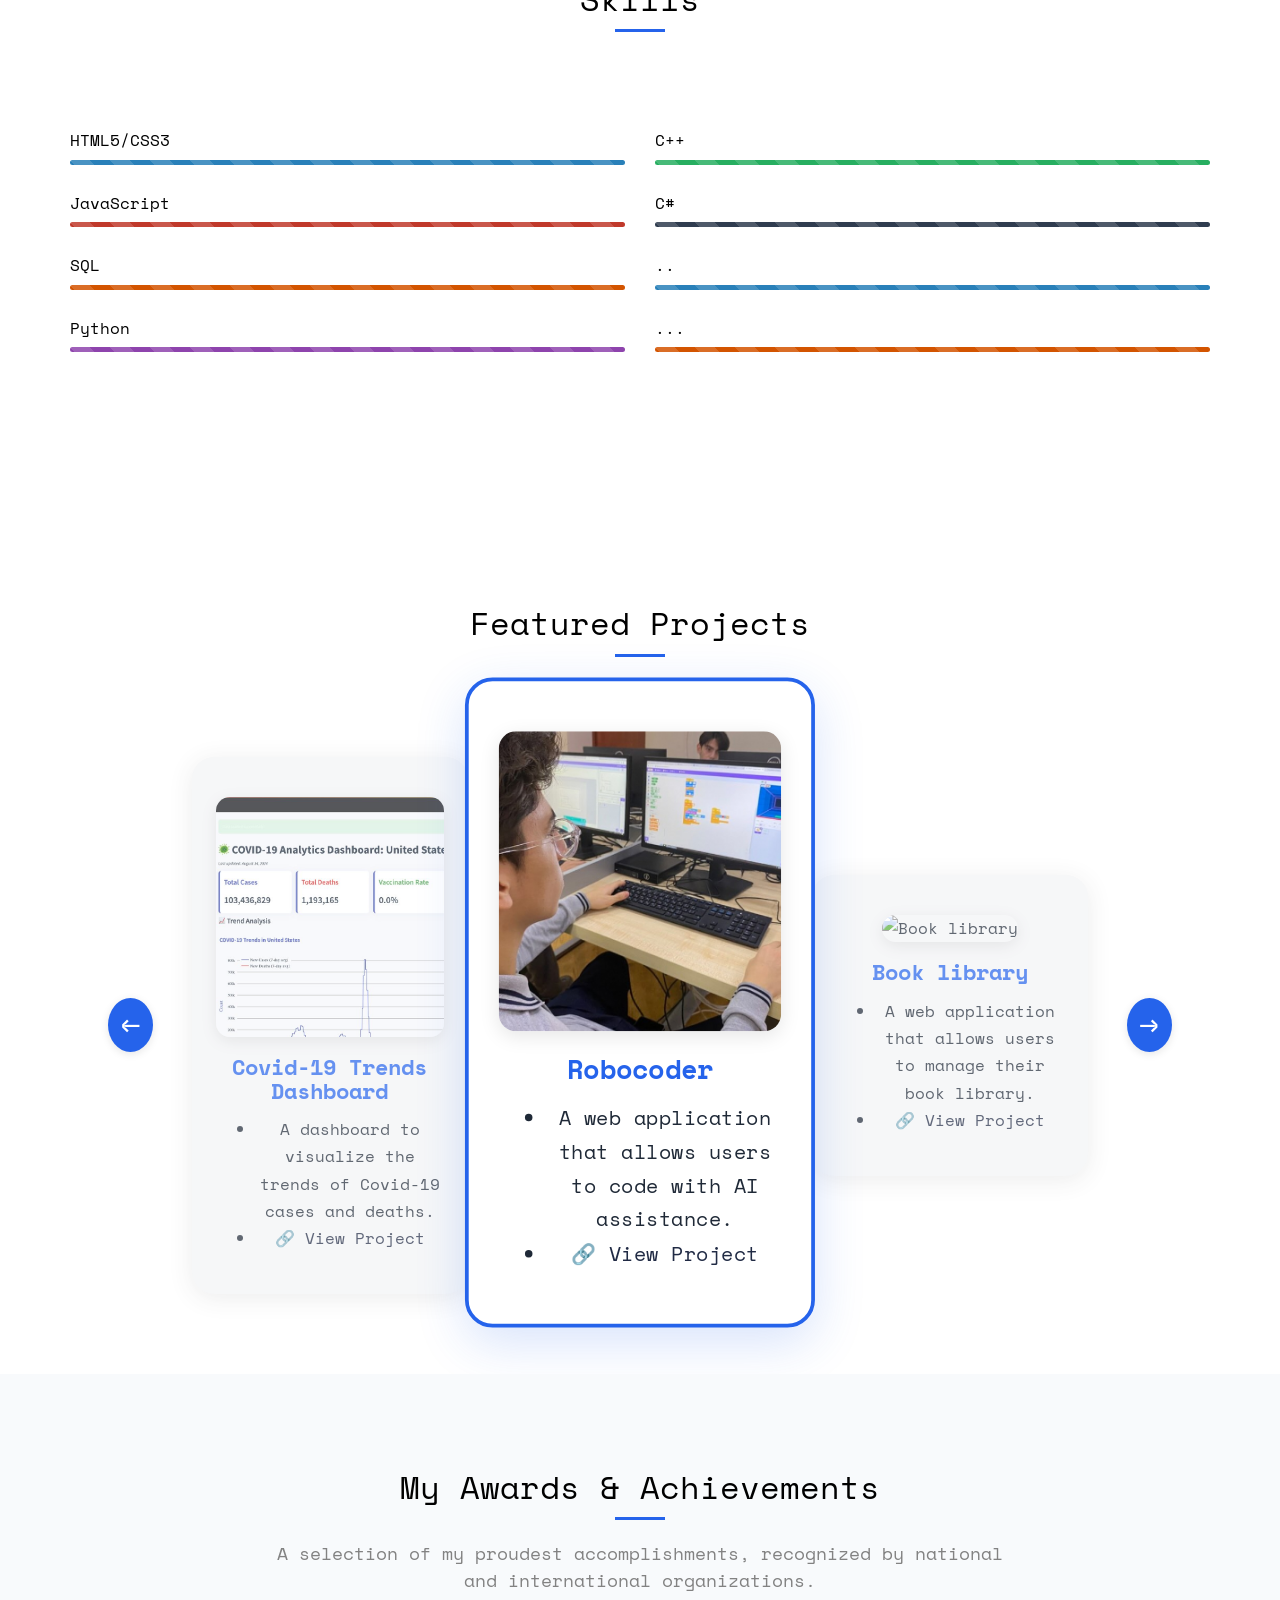
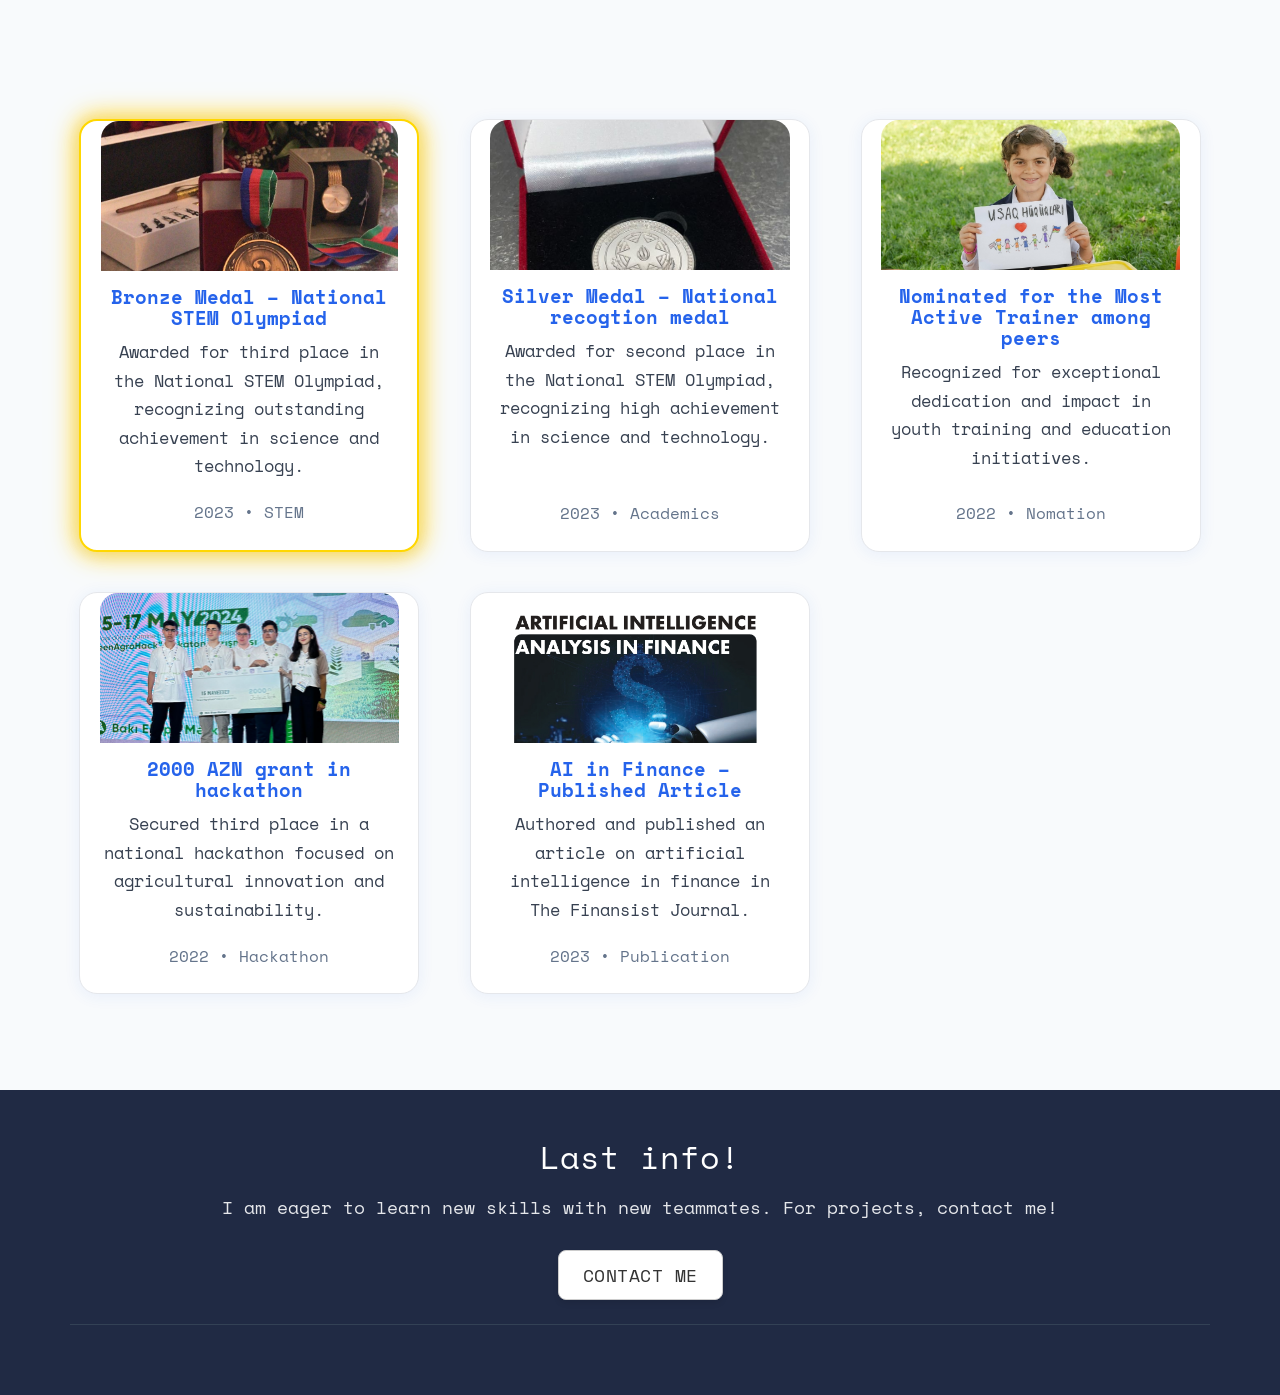
==== commit bd4f3c5d: "Add Bongo Cat animation and related assets - Introduced a new Bongo Cat animation in `bongo-cat.html" ====
--- a/index.html
+++ b/index.html
@@ -9,6 +9,8 @@
 	<meta name="author" content="nazrinbayramlii" />
 	<link rel="icon" type="image/png" href="assets/images/profile-photo.jpg" style="border-radius: 50%;">
 
+	<!-- Bongo Cat Animation CSS -->
+	<link rel="stylesheet" href="css/bongo-cat.css">
 
   	<!-- Facebook and Twitter integration -->
 	<meta property="og:title" content=""/>
@@ -41,36 +43,15 @@
 	<script src="js/respond.min.js"></script>
 	<![endif]-->
 
+	<!-- GSAP Library -->
+	<script src="https://cdnjs.cloudflare.com/ajax/libs/gsap/3.12.2/gsap.min.js"></script>
+	<script src="https://cdnjs.cloudflare.com/ajax/libs/gsap/3.12.2/DrawSVGPlugin.min.js"></script>
+
 	</head>
 	<body>
 		
 	<div class="fh5co-loader"></div>
 	
-	<div id="page">	
-	<header id="fh5co-header" class="fh5co-cover js-fullheight" role="banner" style="background-image:url(assets/images/cover_bg_3.jpg);" data-stellar-background-ratio="0.5">
-		<div class="overlay"></div>
-		<div class="container">
-			<div class="row">
-				<div class="col-md-8 col-md-offset-2 text-center">
-					<div class="display-t js-fullheight">
-						<div class="display-tc js-fullheight animate-box" data-animate-effect="fadeIn">
-							<div class="profile-thumb" style="background: url(assets/images/profile-photo.jpg);"></div>
-							<h1><span>Nazrin Bayramli</span></h1>
-							<h3><span>Developer / Project manager</span></h3>
-							<p>
-								<ul class="fh5co-social-icons">
-									<li><a href="https://www.linkedin.com/in/nazrin-bayramli2007/" target="_blank"><i class="icon-linkedin2"></i></a></li>
-									<!-- <li><a href="https://www.instagram.com/nazrin_bayramli/" target="_blank"><i class="icon-instagram2"></i></a></li> -->
-									<li><a href="https://github.com/nazrinb" target="_blank"><i class="icon-github2"></i></a></li>
-								</ul>
-							</p>
-						</div>
-					</div>
-				</div>
-			</div>
-		</div>
-	</header>
-
 	<div id="fh5co-about" class="animate-box">
 		<div class="container">
 			<div class="row">
@@ -80,10 +61,12 @@
 			</div>
 			<div class="row">
 				<div class="col-md-4">
+					<div class="profile-image-placeholder">
+						<!-- Add your image here -->
+						<img src="assets/images/profile-photo.jpg" data-alt="assets/images/usm.jpg" alt="Profile Image" class="img-responsive profile-img-hover">
+					</div>
 					<ul class="info">
 						<li><span class="first-block">Full Name:</span><span class="second-block">Nazrin Bayramli</span></li>
-						<li><span class="first-block">Phone (AZE):</span><span class="second-block">+994 557151633</span></li>
-						<li><span class="first-block">Phone (CZ):</span><span class="second-block">+420 774182470</span></li>
 						<li><span class="first-block">Email:</span><span class="second-block">nbayramli2007@gmail.com</span></li>
 					</ul>
 				</div>
@@ -92,17 +75,9 @@
 					<p>Hey! I'm Nazrin a-passionate programmer, problem-solver, and tech enthusiast currently studying at Charles University in Prague. I'm driven by curiosity, creativity, and the thrill of tackling challenging problems head-on. </p>		
 					<p>I'm proficient in Python, C++, C#, SQL, and web technologies, and I love transforming ideas into real-world solutions. When I'm not coding, you'll likely find me hitting the gym, cooking up something delicious, or exploring the vibrant streets of Prague.</p>
 					<p>From winning medals at national STEM competitions to leading coding initiatives like Robocoder Club, I've dedicated myself to bringing computer science education to underprivileged students. Alongside organizing impactful training sessions for youth empowerment, I actively participate in hackathons and Game Jams, always eager to innovate and build something meaningful.</p>
-					<p>Check out my projects and more about my journey right here—let’s connect!</p>
-					<!-- <button id="downloadCV" target="_blank">Download CV</button> -->
-					<a download="" href="assets/Nazrin Bayramli Resume.pdf" target="_blank" class="btn">
-                    	<i class="btn btn-default btn-lg">
-							Download Resume
-						</i>
-                    </a>
-
+					<p>Check out my projects and more about my journey right here—let's connect!</p>
 					<p>
 						<ul class="fh5co-social-icons">
-							<!-- <li><a href="https://www.instagram.com/nazrin_bayramli/"><i class="icon-instagram2"></i></a></li> -->
 							<li><a href="https://github.com/nazrinb"><i class="icon-github2"></i></a></li>
 							<li><a href="https://www.linkedin.com/in/nazrin-bayramli2007/"><i class="icon-linkedin2"></i></a></li>
 						</ul>
@@ -114,56 +89,255 @@
 
 	<div id="fh5co-resume" class="fh5co-bg-color">
 		<div class="container">
-			<div class="row animate-box">
-				<div class="col-md-8 col-md-offset-2 text-center fh5co-heading">
-					<h2>My Resume</h2>
-				</div>
-			</div>
-			<div class="row">
-				<div class="col-md-12 col-md-offset-0">
-					<ul class="timeline">
-						<li class="timeline-heading text-center animate-box">
-							<div><h3>Work Experience</h3></div>
-						</li>
-						<li class="animate-box timeline-unverted">
-							<div class="timeline-badge"><i class="icon-suitcase"></i></div>
-							<div class="timeline-panel">
-								<div class="timeline-heading">
-									<h3 class="timeline-title">IT manager</h3>
-									<span class="company">Child Ambassadors Council - 2023 - 2025</span>
-								</div>
-								<div class="timeline-body">
-									<p>Time-managament; Project management; Web-development; Social media account managament; Graphic design</p>
-								</div>
-							</div>
-						</li>
-
-						<br>
-						<li class="timeline-heading text-center animate-box">
-							<div><h3>Education</h3></div>
-						</li>
-						<li class="animate-box timeline-unverted">
-							<div class="timeline-badge"><i class="icon-graduation-cap"></i></div>
-							<div class="timeline-panel">
-								<div class="timeline-heading">
-									<h3 class="timeline-title">Bachelors Degree</h3>
-									<span class="company">Charles University - 2024 - 2027</span>
-									<div class="timeline-body">
-										<p>Python; C#; C++; Linux; Algorithms/Data Structures</p>
-										
+			<div class="row align-items-center" style="display: flex; align-items: center;">
+				<div class="col-md-8">
+					<div class="row animate-box">
+						<div class="col-md-8 col-md-offset-2 text-center fh5co-heading">
+							<h2>My Resume</h2>
+						</div>
+					</div>
+					<div class="row">
+						<div class="col-md-12 col-md-offset-0">
+							<ul class="timeline">
+								<li class="timeline-heading text-center animate-box">
+									<div><h3>Work Experience</h3></div>
+								</li>
+								<li class="animate-box timeline-unverted">
+									<div class="timeline-badge"><i class="icon-suitcase"></i></div>
+									<div class="timeline-panel">
+										<div class="timeline-heading">
+											<h3 class="timeline-title">IT manager</h3>
+											<span class="company">Child Ambassadors Council - 2023 - 2025</span>
+										</div>
+										<div class="timeline-body">
+											<p>Time-managament; Project management; Web-development; Social media account managament; Graphic design</p>
+										</div>
 									</div>
-								</div>
-								<div class="timeline-body">
-									<p>Computer Science degree.</p>
-								</div>
-							</div>
-						</li>
-			    	</ul>
+								</li>
+
+								<br>
+								<li class="timeline-heading text-center animate-box">
+									<div><h3>Education</h3></div>
+								</li>
+								<li class="animate-box timeline-unverted">
+									<div class="timeline-badge"><i class="icon-graduation-cap"></i></div>
+									<div class="timeline-panel">
+										<div class="timeline-heading">
+											<h3 class="timeline-title">Bachelors Degree</h3>
+											<span class="company">Charles University - 2024 - 2027</span>
+											<div class="timeline-body">
+												<p>Python; C#; C++; Linux; Algorithms/Data Structures</p>
+											</div>
+										</div>
+										<div class="timeline-body">
+											<p>Computer Science degree.</p>
+										</div>
+									</div>
+								</li>
+							</ul>
+						</div>
+					</div>
+				</div>
+				<div class="col-md-4 d-flex align-items-center justify-content-center" style="display: flex; align-items: center; height: 100%; min-height: 350px;">
+					<svg class="bongo-cat-resume" xmlns='http://www.w3.org/2000/svg' viewBox='0 0 783.55 354.91' style="width: 100%; height: auto; max-width: 350px;">
+						<g id="bongo-cat">
+							<g class="head">
+								<path d='M280.4,221l383.8,62.6a171.4,171.4,0,0,0-9.2-40.5,174,174,0,0,0-28.7-50.5,163.3,163.3,0,0,0,3.2-73.8c-11.6-1.9-42,14.2-44.5,17.5-19.6-24-88.5-52.7-153.7-48.1A78.8,78.8,0,0,0,398,67.1c-9.8,2.9-19,29.7-19.4,33.7a320,320,0,0,0-31.7,23.6c-14,11.8-28.9,24.4-42.5,44.3A173,173,0,0,0,280.4,221Z'/>
+								<path d='M396.6,178.6c.4.9,2.7,6.5,8.5,8.4s13.4-1.2,17.2-7.9c-.9,7.5,3.8,14.3,10.4,16a14.4,14.4,0,0,0,15-5.7'/>
+								<path d='M474,179.2a6.6,6.6,0,0,0-4.9,3.6,6,6,0,0,0,1.5,7.3,6,6,0,0,0,7.9-1c2.3-2.6,2-7,.2-8s-5.9,1.6-5.7,3.5,1.9,2.8,3.2,2.3,1.1-2.2,1.1-2.3'/>
+								<path d='M365.4,168.9c0,.3-.8,3.6,1.5,6a5.9,5.9,0,0,0,7.2,1.4,6.1,6.1,0,0,0,2.2-7.7c-1.5-3.1-5.7-4.5-7.3-3.2s-.8,6,1,6.6,3.3-.7,3.3-2.1-1.5-1.8-1.6-1.9'/>
+								<g class="headphone headphone-right">
+									<g class="speaker">
+										<path d='M400.7,80.2c-14.1-20.8-40.2.3-50.7,15-8.7,12.2-9.7,30.3,2.8,37.3,5.4-9,11.8-15.6,21-26.2A214.1,214.1,0,0,1,400.7,80.2Z'/>
+										<path d='M381.5,79.4c-6.6-7.5-9.6-5.8-12.326.8,1.3-32,20.3-27.8,33.9a21.8,21.8,0,0,0,5.9,8.5c1.7-2.6,3.5-5.1,5.4-7.7A150.7,150.7,0,0,1,381.5,79.4Z'/>
+										<path d='M367.3,77.8a13.1,13.1,0,0,0-5.1-1.8c-8.5-.9-18.7,7.5-18.4,16.1a12.8,12.8,0,0,0,2.6,7c3.1-3.3,6.3-6.8,9.6-10.2S363.6,81.3,367.3,77.8Z'/>
+									</g>
+									<path class="band" d='M515,40.6c-15.9-4.6-57-14.1-104,2.3a166.9,166.9,0,0,0-60.9,37.3'/>
+								</g>
+							</g>
+							<g class="music music-right">
+								<g class="note">
+									<g>
+										<path d='M368.5,46.5c.5,2.1,1.2,3.5,3.8,6.3s5.1,4.3,6.5,7.2a11.1,11.1,0,0,1,.7,2,10.5,10.5,0,0,1-.7,6.5'/>
+										<path d='M368.5,46.5a20.8,20.8,0,0,0,2.4,11.7c2.3,4.4,5,5.4,6.8,9.5a17.5,17.5,0,0,1,.4,11'/>
+										<line x1='368.5' y1='47.7' x2='368.5' y2='92.8'/>
+										<path d='M368.5,92.8c.1-3.1-4.7-6.3-9-6.3s-8.7,2.7-8.7,5.8,4.8,5.7,8.7,5.8S368.3,95.8,368.5,92.8Z'/>
+									</g>
+									<g>
+										<path d='M368.5,46.5c.5,2.1,1.2,3.5,3.8,6.3s5.1,4.3,6.5,7.2a11.1,11.1,0,0,1,.7,2,10.5,10.5,0,0,1-.7,6.5'/>
+										<path d='M368.5,46.5a20.8,20.8,0,0,0,2.4,11.7c2.3,4.4,5,5.4,6.8,9.5a17.5,17.5,0,0,1,.4,11'/>
+										<line x1='368.5' y1='47.7' x2='368.5' y2='92.8'/>
+										<path d='M368.5,92.8c.1-3.1-4.7-6.3-9-6.3s-8.7,2.7-8.7,5.8,4.8,5.7,8.7,5.8S368.3,95.8,368.5,92.8Z'/>
+									</g>
+								</g>
+								<g class="note">
+									<g>
+										<polyline points='350 81.7 350 43.5 382.7 50.7 382.7 89.5'/>
+										<path d='M350,82.3c0-3.1-4.5-5.7-8.2-5.9s-9.3,2.8-9.2,6,4.7,5.7,8.6,5.7S349.9,85.5,350,82.3Z'/>
+										<path d='M382.7,89.9c0-3.1-4.4-5.7-8.2-5.8s-9.3,2.7-9.2,5.9,4.7,5.7,8.7,5.7S382.7,93.1,382.7,89.9Z'/>
+									</g>
+									<g>
+										<polyline points='350 81.7 350 43.5 382.7 50.7 382.7 89.5'/>
+										<path d='M350,82.3c0-3.1-4.5-5.7-8.2-5.9s-9.3,2.8-9.2,6,4.7,5.7,8.6,5.7S349.9,85.5,350,82.3Z'/>
+										<path d='M382.7,89.9c0-3.1-4.4-5.7-8.2-5.8s-9.3,2.7-9.2,5.9,4.7,5.7,8.7,5.7S382.7,93.1,382.7,89.9Z'/>
+									</g>
+								</g>
+								<g class="note">
+									<polyline points='388.2 73.6 388.2 34.6 354.9 42.6 354.9 82.4'/>
+									<path d='M388.2,74.1c0-3-4.4-5.6-8.1-5.8s-9.2,2.8-9.1,6,4.6,5.6,8.6,5.6S388.2,77.3,388.2,74.1Z'/>
+									<path d='M354.9,81.9c0-3.1-4.4-5.7-8.2-5.9s-9.3,2.8-9.2,6,4.7,5.7,8.7,5.7S354.9,85.1,354.9,81.9Z'/>
+									<line x1='354.9' y1='48.4' x2='388.2' y2='40.3'/>
+									<line x1='354.9' y1='54.6' x2='388.2' y2='47'/>
+								</g>
+								<g class="note">
+									<g>
+										<path d='M371.8,79.5c0-3.1-4.5-5.8-8.3-5.9s-9.3,2.8-9.2,6,4.7,5.7,8.7,5.7S371.8,82.7,371.8,79.5Z'/>
+										<line x1='371.8' y1='79.5' x2='371.8' y2='33.3'/>
+										<path d='M371.8,33.4a26.6,26.6,0,0,0,3.6,7.8c3.7,5.7,7.6,7,8.8,11.6.5,1.7.7,4.4-.9,8.3'/>
+									</g>
+									<g>
+										<path d='M371.8,79.5c0-3.1-4.5-5.8-8.3-5.9s-9.3,2.8-9.2,6,4.7,5.7,8.7,5.7S371.8,82.7,371.8,79.5Z'/>
+										<line x1='371.8' y1='79.5' x2='371.8' y2='33.3'/>
+										<path d='M371.8,33.4a26.6,26.6,0,0,0,3.6,7.8c3.7,5.7,7.6,7,8.8,11.6.5,1.7.7,4.4-.9,8.3'/>
+									</g>
+								</g>
+							</g>
+							<g class="table">
+								<polygon points='25.3 158.5 783.2 293 513 354.9 25.3 158.5'/>
+								<line x1='25.3' y1='158.5' x2='783.2' y2='293' fill='none' stroke='#8d00fc' stroke-miterlimit='10' stroke-width='4'/>
+								<line x1='783.2' y1='293' x2='25.3' y2='158.5' fill='none'/>
+							</g>
+							<polygon class="laptop-base" points='103.2 263.6 258.9 219.3 636.5 294.4 452.1 339 103.2 263.6'/>
+							<g class="laptop-keyboard">
+								<polygon points='369.6 265.6 255.3 244.3 255.5 243.5 264.7 241.9 380.9 262.3 380.8 263.1 369.6 265.6'/>
+								<polygon points='235.9 256.4 219.8 253.2 219.9 252.5 228.7 251 245.3 253.4 245.1 254.2 235.9 256.4'/>
+								<polygon points='473.1 303.7 248.4 258.9 248.6 258.1 257.7 256.6 486.2 300.4 486 301.3 473.1 303.7'/>
+								<polygon points='410.3 300.2 202.7 257.5 202.9 256.8 211.4 255.3 422.4 297.1 422.2 298 410.3 300.2'/>
+								<polygon points='448.5 308.1 427 303.7 427.3 302.8 439.2 301.4 461.2 304.9 461 305.8 448.5 308.1'/>
+								<polygon points='200.1 264.7 186 261.7 186.2 261 194.5 259.5 208.9 261.8 208.8 262.5 200.1 264.7'/>
+								<polygon points='221.1 269.1 206.6 266.1 206.8 265.3 215.4 263.9 230.3 266.2 230.1 267 221.1 269.1'/>
+								<polygon points='361.4 298.9 230 271 230.2 270.3 239.2 268.9 372.7 295.9 372.5 296.7 361.4 298.9'/>
+								<polygon points='442.8 279.2 383.7 268.2 383.9 267.3 395.1 265.7 455.4 275.9 455.2 276.7 442.8 279.2'/>
+								<polygon points='524.6 294.4 458.6 282.1 458.8 281.2 471.3 279.7 538.6 291 538.4 291.9 524.6 294.4'/>
+								<polygon points='424.7 312.4 374.6 301.7 374.8 300.9 385.9 299.5 437 309.3 436.8 310.2 424.7 312.4'/>
+								<polygon points='409.1 277.3 397.6 278.8 397.4 279.6 498.4 299.1 511.8 296.7 512 295.8 409.1 277.3'/>
+								<polygon points='394.2 274.5 394.4 273.6 246.7 246.5 237.7 248.1 237.5 248.8 382.8 276.8 394.2 274.5'/>
+							</g>
+							<polygon class="laptop-cover" points='103.2 263.6 452.1 339 360.8 12.4 2 2 103.2 263.6'/>
+							<g class="paw paw-right">
+								<path class="down" d='M289.1,181.7c-12.1,9.8-20.6,20.7-20.7,32.1-.2,9,3.8,20.4,13.3,25.2s20.1.6,29.6-3.4c13.4-5.7,23.9-14.6,29.4-21.5'/>
+								<g class="up">
+									<path d='M327.3,170c-.4-1.4-6.3-18.8-23.5-23.5-.8-.2-18.6-4.7-28.9,6.3-8.4,9.1-6,22.5-4.6,30.2a54.3,54.3,0,0,0,8.1,19.9'/>
+									<g class="pads">
+										<path d='M297.2,154.8c1-.5,2.7-.1,3,.6s-1.4,2.4-2.6,2.1a1.6,1.6,0,0,1-1.1-1.2A1.6,1.6,0,0,1,297.2,154.8Z'/>
+										<path d='M285.8,159.4c.3-.4,1-1.1,1.7-.8s.9,1.4.8,2.2-1.8,2.1-2.5,1.5S285.2,160.4,285.8,159.4Z'/>
+										<path d='M276.9,171c.5-.4,2.7-.3,3.2.6s-.6,1.8-1.4,1.8S276.2,171.6,276.9,171Z'/>
+										<path d='M296.4,168.6c2.3-.9,6.4,6.3,7.6,9s-5.2,4.5-7.4,6-5.1-6.1-5.9-8.3S293.7,169.8,296.4,168.6Z'/>
+									</g>
+								</g>
+							</g>
+							<polygon class="terminal-frame" points='93.8 63.3 284.1 73 335.9 230.5 146.2 197.6 93.8 63.3'/>
+							<g class="terminal-code">
+								<line x1='260.2' y1='92.3' x2='212.2' y2='88.7'/>
+								<line x1='197.3' y1='87.5' x2='145.2' y2='83.5'/>
+								<line x1='251' y1='104.2' x2='223.4' y2='101.8'/>
+								<line x1='209.4' y1='100.5' x2='154.4' y2='95.6'/>
+								<line x1='256.4' y1='117.9' x2='227.5' y2='114.7'/>
+								<line x1='215.9' y1='113.4' x2='183.5' y2='109.8'/>
+								<line x1='169.1' y1='108.2' x2='142.9' y2='105.3'/>
+								<line x1='275.4' y1='132.8' x2='249.4' y2='129.6'/>
+								<line x1='234.4' y1='127.8' x2='197.3' y2='123.3'/>
+								<line x1='185.6' y1='121.9' x2='149.1' y2='117.5'/>
+								<line x1='261' y1='144.6' x2='244.5' y2='142.5'/>
+								<line x1='235.5' y1='141.3' x2='214.9' y2='138.7'/>
+								<line x1='203.4' y1='137.2' x2='180.4' y2='134.3'/>
+								<line x1='169.3' y1='132.9' x2='155.1' y2='131.1'/>
+								<line x1='264.7' y1='158.3' x2='221.9' y2='152.1'/>
+								<line x1='208.2' y1='150.1' x2='191.7' y2='147.7'/>
+								<line x1='291.3' y1='174.3' x2='268.8' y2='170.9'/>
+								<line x1='257.8' y1='169.2' x2='226.5' y2='164.4'/>
+								<line x1='217.3' y1='163' x2='185' y2='158.1'/>
+								<line x1='173.8' y1='156.4' x2='152.9' y2='153.2'/>
+								<line x1='278.5' y1='185.6' x2='257.3' y2='182.2'/>
+								<line x1='243.8' y1='179.9' x2='230.3' y2='177.7'/>
+								<line x1='216.5' y1='175.8' x2='196.7' y2='172.5'/>
+								<line x2='262.1' y2='196.1' x1='280.5' y1='199.2'/>
+								<line x2='213.8' y2='187.9' x1='251.1' y1='194.2'/>
+								<line x2='180.8' y2='182.3' x1='202.7' y1='186'/>
+							</g>
+							<g class="paw paw-left">
+								<g class="up">
+									<path d='M586.6,208.8c-.6-2.3-4.2-15.6-17.2-22.2-2.7-1.3-12.8-6.4-23.6-1.8s-14.6,16.5-14.8,18.4c-1.2,9-.7,18.4,2.4,26.1,2.4,6,7.5,17.2,9.7,20.2'/>
+									<g class="pads">
+										<path d='M561.4,194.9a2.7,2.7,0,0,1,3,.5c.4,1-1.4,2.4-2.6,2.2a1.5,1.5,0,0,1-1.1-1.3A1.2,1.2,0,0,1,561.4,194.9Z'/>
+										<path d='M550.7,200.4c.4-.5,1.1-1.1,1.7-.8a2,2,0,0,1,.8,2.2c-.3,1.2-1.8,2-2.5,1.5S550.1,201.3,550.7,200.4Z'/>
+										<path d='M541.1,211.1c.5-.4,2.7-.4,3.2.5s-.6,1.8-1.5,1.9S540.4,211.6,541.1,211.1Z'/>
+										<path d='M560.6,209.2c2.3-.9,6.4,6.3,7.6,9s-5.3,4.5-7.4,6-5.1-6-5.9-8.3S557.9,210.4,560.6,209.2Z'/>
+									</g>
+								</g>
+								<path class="down" d='M534.1,231.4c-19.7,6-32.9,18.4-34.2,29.1a30.1,30.1,0,0,0,1.7,14.1,24.8,24.8,0,0,0,6.1,8.8c6,5.1,16.8,4,38-3.9a288.7,288.7,0,0,0,46.5-22.1'/>
+							</g>
+							<g class="headphone headphone-left">
+								<g class="speaker">
+									<path d='M609.5,137.3c-17.1,6.3-20.7,51.4-4.5,67.3,1.4,1.5,5.5,5.5,11.3,5.9,8.2.5,14.5-6.3,16.9-8.9,10.1-11,11.5-27.5,8.1-40.1-1.4-4.8-3.9-14-12.7-19.9C627.4,140.8,617.7,134.3,609.5,137.3Z'/>
+									<path d='M626.5,196.1c2.7-.4,5.9-2.6,9.3-6,6.6-6.6,6.8-16.6,5.8-24s-4.2-16.1-11.3-19.7a18.7,18.7,0,0,0-10.9-1.9C614,149.3,615.3,192.6,626.5,196.1Z'/>
+									<path d='M631.6,151c-4.5,3.3-.5,27.1,3.8,28.2s6.9-6.6,6.2-13.1S637.4,153.5,631.6,151Z'/>
+								</g>
+								<path class="band" d='M638.9,157.7c-4-16.8-25.9-61.9-75.3-95.3A155.5,155.5,0,0,0,515,40.6'/>
+							</g>
+							<g class="music music-left">
+								<g class="note">
+									<g>
+										<path d='M633.3,119.9c.6,2,1.3,3.5,3.8,6.3s5.2,4.3,6.5,7.2a6.9,6.9,0,0,1,.7,1.9,10.2,10.2,0,0,1-.7,6.6'/>
+										<path d='M633.3,119.9a23,23,0,0,0,2.4,11.7c2.4,4.3,5.1,5.4,6.8,9.5a16.9,16.9,0,0,1,.5,11'/>
+										<line x1='633.3' y1='121.1' x2='633.3' y2='166.2'/>
+										<path d='M633.3,166.2c.2-3.2-4.6-6.3-8.9-6.3s-8.7,2.6-8.7,5.7,4.7,5.7,8.7,5.8S633.1,169.2,633.3,166.2Z'/>
+									</g>
+									<g>
+										<path d='M633.3,119.9c.6,2,1.3,3.5,3.8,6.3s5.2,4.3,6.5,7.2a6.9,6.9,0,0,1,.7,1.9,10.2,10.2,0,0,1-.7,6.6'/>
+										<path d='M633.3,119.9a23,23,0,0,0,2.4,11.7c2.4,4.3,5.1,5.4,6.8,9.5a16.9,16.9,0,0,1,.5,11'/>
+										<line x1='633.3' y1='121.1' x2='633.3' y2='166.2'/>
+										<path d='M633.3,166.2c.2-3.2-4.6-6.3-8.9-6.3s-8.7,2.6-8.7,5.7,4.7,5.7,8.7,5.8S633.1,169.2,633.3,166.2Z'/>
+									</g>
+								</g>
+								<g class="note">
+									<g>
+										<polyline points='614.8 155 614.8 116.8 647.5 124 647.5 162.9'/>
+										<path d='M614.8,155.7c0-3.1-4.4-5.7-8.2-5.9s-9.2,2.8-9.2,6,4.7,5.6,8.7,5.6S614.8,158.8,614.8,155.7Z'/>
+										<path d='M647.5,163.3c.1-3.1-4.4-5.7-8.2-5.9s-9.2,2.8-9.1,6,4.7,5.7,8.6,5.7S647.5,166.5,647.5,163.3Z'/>
+									</g>
+									<g>
+										<polyline points='614.8 155 614.8 116.8 647.5 124 647.5 162.9'/>
+										<path d='M614.8,155.7c0-3.1-4.4-5.7-8.2-5.9s-9.2,2.8-9.2,6,4.7,5.6,8.7,5.6S614.8,158.8,614.8,155.7Z'/>
+										<path d='M647.5,163.3c.1-3.1-4.4-5.7-8.2-5.9s-9.2,2.8-9.1,6,4.7,5.7,8.6,5.7S647.5,166.5,647.5,163.3Z'/>
+									</g>
+								</g>
+								<g class="note">
+									<polyline points='646.5 148.5 646.5 109.4 613.2 117.4 613.2 157.2'/>
+									<path d='M646.5,149c0-3.1-4.4-5.7-8.1-5.8s-9.2,2.7-9.1,5.9,4.7,5.6,8.6,5.6S646.5,152.1,646.5,149Z'/>
+									<path d='M613.2,156.7c.1-3.1-4.4-5.7-8.2-5.8s-9.3,2.7-9.2,6,4.7,5.6,8.7,5.6S613.2,159.9,613.2,156.7Z'/>
+									<line x1='613.2' y1='123.2' x2='646.5' y2='115.1'/>
+									<line x1='613.2' y1='129.4' x2='646.5' y2='121.8'/>
+								</g>
+								<g class="note">
+									<g>
+										<path d='M636.6,152.9c0-3.2-4.4-5.8-8.2-5.9s-9.3,2.8-9.3,6,4.8,5.7,8.7,5.7S636.6,156.1,636.6,152.9Z'/>
+										<line x1='636.6' y1='152.9' x2='636.6' y2='106.6'/>
+										<path d='M636.6,106.8a33.2,33.2,0,0,0,3.6,7.8c3.8,5.7,7.6,6.9,8.9,11.5a13.3,13.3,0,0,1-.9,8.4'/>
+									</g>
+									<g>
+										<path d='M636.6,152.9c0-3.2-4.4-5.8-8.2-5.9s-9.3,2.8-9.3,6,4.8,5.7,8.7,5.7S636.6,156.1,636.6,152.9Z'/>
+										<line x1='636.6' y1='152.9' x2='636.6' y2='106.6'/>
+										<path d='M636.6,106.8a33.2,33.2,0,0,0,3.6,7.8c3.8,5.7,7.6,6.9,8.9,11.5a13.3,13.3,0,0,1-.9,8.4'/>
+									</g>
+								</g>
+							</g>
+						</g>
+					</svg>
 				</div>
 			</div>
 		</div>
 	</div>
-	
 
 	<div id="fh5co-features" class="animate-box">
 		<div class="container">
@@ -175,37 +349,37 @@
 				</div>
 				<div class="row">
 					<div class="col-md-4 text-center">
-						<div class="feature-left">
+						<div class="feature-left feature-animate">
 							<span class="icon">
 								<i class="icon-paintbrush"></i>
 							</span>
 							<div class="feature-copy">
 								<h3>Web-development</h3>
-								<p>Expertise in front-end and back-end technologies, including HTML, CSS, JavaScript, Flask, Django, SQL, and Bootstrap. Experienced in version control and collaborative development using Git and GitHub.</p>
+								<p>I specialize in full-stack web development, combining strong front-end skills in HTML, CSS, and JavaScript with back-end expertise in Python, Flask, and SQL. I'm also proficient in data analysis using Pandas and visualization tools like Plotly. With solid experience in Git, Linux, and CI/CD workflows, I build efficient, scalable, and well-tested solutions across the stack.</p>
 							</div>
 						</div>
 					</div>
 
 					<div class="col-md-4 text-center">
-						<div class="feature-left">
+						<div class="feature-left feature-animate">
 							<span class="icon">
 								<i class="icon-briefcase"></i>
 							</span>
 							<div class="feature-copy">
 								<h3>Project management</h3>
-								<p>Experienced in coordinating teams, organizing training programs, managing project timelines, and ensuring effective delivery of objectives.</p>
+								<p>As shown in my projects, I led team projects in hackathons to deliver product by deadline, while making sure the team work is distributed correctly. Also while being interning in IT department I also led more than 15 trainings, some being in rural cities of our country and some training younger age groups of important skills and broad mindset.</p>
 							</div>
 						</div>
 
 					</div>
 					<div class="col-md-4 text-center">
-						<div class="feature-left">
+						<div class="feature-left feature-animate">
 							<span class="icon">
 								<i class="icon-search"></i>
 							</span>
 							<div class="feature-copy">
 								<h3>General Programming</h3>
-								<p> Experienced in translating conceptual ideas into functional, high-quality technical solutions using the programming languages, and working in teams</p>
+								<p>I've developed strong soft skills through leading teams, mentoring students, and running training sessions. I communicate clearly, adapt to different audiences, and stay focused under pressure. Whether working in fast-paced hackathons or organizing educational programs, I bring empathy, structure, and motivation to help teams collaborate effectively and deliver meaningful results.</p>
 							</div>
 						</div>
 					</div>
@@ -314,155 +488,97 @@
 		</div>
 	</div>
 
-	<div id="fh5co-work" class="fh5co-bg-dark">
+	<!-- Projects Carousel Section -->
+	<section id="fh5co-projects" class="animate-box">
 		<div class="container">
-			<div class="row animate-box">
+			<div class="row">
 				<div class="col-md-8 col-md-offset-2 text-center fh5co-heading">
-					<h2>Achievements and projects</h2>
-				</div>
-			</div>
-			<div class="row">
-				<div class="col-md-3 text-center col-padding animate-box">
-					<a href="https://sabahinalimleri.edu.az/index.php/2023-c-ilin-qalibleri.html" target="_blank" class="work" style="background-image: url(assets/images/bronze-medal.JPG);">
-						<div class="desc">
-							<h3>"Scientists of Tomorrow"</h3>
-							<span>Bronze medal</span>
-						</div>
-					</a>
-				</div>
-				<div class="col-md-3 text-center col-padding animate-box">
-					<a href="#" class="work" style="background-image: url(assets/images/award.JPG);">
-						<div class="desc">
-							<h3>"The most active Trainer"</h3>
-							<span>Award</span>
-						</div>
-					</a>
-				</div>
-				<div class="col-md-3 text-center col-padding animate-box">
-					<a href="#" class="work" style="background-image: url(assets/images/portfolio-3.jpg);">
-						<div class="desc">
-							<h3>"Honorary Award for Exceptional Academic and Extracurricular Achievements"</h3>
-							<span>Silver medal</span>
-						</div>
-					</a>
-				</div>
-				<div class="col-md-3 text-center col-padding animate-box">
-					<a href="https://www.facebook.com/story.php?story_fbid=1115340007051165&id=100057255287455" target="_blank" class="work" style="background-image: url(assets/images/hackathon.JPG);">
-						<div class="desc">
-							<h3>"GreenAgroHack Hackathon"</h3>
-							<span>Third place</span>
-						</div>
-					</a>
-				</div>
-				<div class="col-md-3 text-center col-padding animate-box">
-					<a href="https://cac.info.az/" target="_blank" class="work" style="background-image: url(assets/images/usm.jpg );">
-						<div class="desc">
-							<h3>"Child Ambassadors Council"</h3>
-							<span>Child Ambassador/IT department manager</span>
-						</div>
-					</a>
-				</div>
-				<div class="col-md-3 text-center col-padding animate-box">
-					<a href="https://drive.google.com/file/d/1rVYKeuOKrUMCvfimfeZkn_yFeYOjdeJg/view?pli=1" target="_blank" class="work" style="background-image: url(assets/images/article.jpg);">
-						<div class="desc">
-							<h3>"Artificial Intellegence analysis in finance" article published</h3>
-							<span>Author, The Finansist Journal</span>
-						</div>
-					</a>
-				</div>
-				<div class="col-md-3 text-center col-padding animate-box">
-					<a href="#" class="work" style="background-image: url(assets/images/rc.png);">
-						<div class="desc">
-							<h3>"Robocoder club"</h3>
-							<span>Club president, 100+ students taught</span>
-						</div>
-					</a>
-				</div>
-				<!-- <div class="col-md-3 text-center col-padding animate-box">
-					<a href="#" class="work" style="background-image: url(assets/images/portfolio-8.jpg);">
-						<div class="desc">
-							<h3>Project Name</h3>
-							<span>Illustration</span>
-						</div>
-					</a>
-				</div> -->
+					<h2>Featured Projects</h2>
+				</div>
+			</div>
+			<div class="row">
+				<div class="col-md-12">
+					<div class="projects-carousel-wrapper">
+						<button class="carousel-nav left" aria-label="Previous projects">&#8592;</button>
+						<div class="projects-carousel">
+							<!-- Project items will be injected here by JS -->
+						</div>
+						<button class="carousel-nav right" aria-label="Next projects">&#8594;</button>
+					</div>
+				</div>
+			</div>
+		</div>
+	</section>
+
+	<section id="awards-section" class="animate-box">
+		<div class="container">
+			<div class="row">
+				<div class="col-md-8 col-md-offset-2 text-center fh5co-heading">
+					<h2>My Awards & Achievements</h2>
+					<p class="awards-intro">A selection of my proudest accomplishments, recognized by national and international organizations.</p>
+				</div>
+			</div>
+			<div class="awards-grid">
+				<div class="award-card highlight" data-category="stem" data-year="2023">
+					<div class="award-logo"><img src="assets/images/bronze-medal.JPG" alt="Gold Medal"></div>
+					<h3 class="award-title">Bronze Medal – National STEM Olympiad</h3>
+					<p class="award-desc">Awarded for third place in the National STEM Olympiad, recognizing outstanding achievement in science and technology.</p>
+					<span class="award-meta">2023 &bull; STEM</span>
+				</div>
+				<div class="award-card" data-category="stem" data-year="2023">
+					<div class="award-logo"><img src="assets/images/silver.jpeg" alt="Silver Medal"></div>
+					<h3 class="award-title">Silver Medal – National recogtion medal</h3>
+					<p class="award-desc">Awarded for second place in the National STEM Olympiad, recognizing high achievement in science and technology.</p>
+					<span class="award-meta">2023 &bull; Academics</span>
+				</div>
+				<div class="award-card" data-category="trainer" data-year="2022">
+					<div class="award-logo"><img src="assets/images/usm.jpg" alt="Trainer Award"></div>
+					<h3 class="award-title">Nominated for the Most Active Trainer among peers</h3>
+					<p class="award-desc">Recognized for exceptional dedication and impact in youth training and education initiatives.</p>
+					<span class="award-meta">2022 &bull; Nomation</span>
+				</div>
+				<div class="award-card" data-category="hackathon" data-year="2022">
+					<div class="award-logo"><img src="assets/images/hackathon.JPG" alt="Hackathon"></div>
+					<h3 class="award-title"> 2000 AZN grant in hackathon</h3>
+					<p class="award-desc">Secured third place in a national hackathon focused on agricultural innovation and sustainability.</p>
+					<span class="award-meta">2022 &bull; Hackathon</span>
+				</div>
+				<div class="award-card" data-category="publication" data-year="2023">
+					<div class="award-logo"><img src="assets/images/article.jpg" alt="Publication"></div>
+					<h3 class="award-title">AI in Finance – Published Article</h3>
+					<p class="award-desc">Authored and published an article on artificial intelligence in finance in The Finansist Journal.</p>
+					<span class="award-meta">2023 &bull; Publication</span>
+				</div>
+				<!-- Add more award cards as needed -->
+			</div>
+			<!-- Timeline/filter UI placeholder -->
+			<!-- <div class="awards-filter">
+				<button data-filter="all">All</button>
+				<button data-filter="stem">STEM</button>
+				<button data-filter="trainer">Trainer</button>
+				<button data-filter="hackathon">Hackathon</button>
+				<button data-filter="publication">Publication</button>
+			</div> -->
+		</div>
+	</section>
+
+	<div id="fh5co-footer">
+		<div class="container">
+			<div class="row">
+				<div class="col-md-12 text-center">
+					<div class="footer-started">
+						<h2>Last info!</h2>
+						<p>I am eager to learn new skills with new teammates. For projects, contact me!</p>
+						<p><a href="#" class="btn btn-default btn-lg">Contact me</a></p>
+					</div>
+					
+				</div>
 			</div>
 		</div>
 	</div>
 
-	
-	
-	<div id="fh5co-started" class="fh5co-bg-dark">
-		<div class="overlay"></div>
-		<div class="container">
-			<div class="row animate-box">
-				<div class="col-md-8 col-md-offset-2 text-center fh5co-heading">
-					<h2>Last info!</h2>
-					<p>I will learn anything just hire me, please.</p>
-					<p><a href="#" class="btn btn-default btn-lg">Contact Us</a></p>
-				</div>
-			</div>
-		</div>
-	</div>
-
-	<div id="fh5co-consult">
-		<div class="video fh5co-video" style="background-image: url(assets/images/cover.jpg);">
-			<div class="overlay"></div>
-		</div>
-		<div class="choose animate-box">
-			<h2>Contact</h2>
-			<form action="https://api.web3forms.com/submit"  method="POST">
-				<input type="hidden" name="access_key" value="2897521e-66d7-4524-8048-96547ac3c90e">
-				<div class="row form-group">
-					<div class="col-md-6">
-						<input type="text" id="fname" class="form-control" placeholder="Your firstname">
-					</div>
-				</div>
-				<div class="row form-group">
-					<div class="col-md-6">
-						<input type="text" id="lname" class="form-control" placeholder="Your lastname">
-					</div>
-				</div>
-
-				<div class="row form-group">
-					<div class="col-md-12">
-						<input type="text" id="email" class="form-control" placeholder="Your email address">
-					</div>
-				</div>
-
-				<div class="row form-group">
-					<div class="col-md-12">
-						<input type="text" id="subject" class="form-control" placeholder="Your subject of this message">
-					</div>
-				</div>
-
-				<div class="row form-group">
-					<div class="col-md-12">
-						<textarea name="message" id="message" cols="30" rows="10" class="form-control" placeholder="Say something about us"></textarea>
-					</div>
-				</div>
-				<div class="form-group">
-					<input type="submit" value="Send Message" class="btn btn-primary">
-				</div>
-
-			</form>	
-		</div>
-	</div>
-	<div id="map" class="fh5co-map"></div>
-	</div>
-	
 	<div class="gototop js-top">
 		<a href="#" class="js-gotop"><i class="icon-arrow-up22"></i></a>
-	</div>
-
-	<div id="fh5co-footer">
-		<div class="container">
-			<div class="row">
-				<div class="col-md-12">
-					<p>&copy;<a href="#" target="_blank">...</a>
-				</div>
-			</div>
-		</div>
 	</div>
 
 	<!-- jQuery -->
@@ -483,6 +599,18 @@
 	<script src="js/main.js"></script>
 	<script type="text/javascript" src="https://cdn.emailjs.com/dist/email.min.js"></script>
 
+	<!-- Bongo Cat Animation -->
+	<div class="bongo-cat-container">
+		<svg xmlns='http://www.w3.org/2000/svg' viewbox='0 0 783.55 354.91'>
+			<g id="bongo-cat">
+				<!-- SVG content from bongo-cat.html -->
+			</g>
+		</svg>
+	</div>
+
+	<!-- Bongo Cat Animation -->
+	<script src="js/bongo-cat.js"></script>
+
 	</body>
 </html>
 
--- a/css/bongo-cat.css
+++ b/css/bongo-cat.css
@@ -0,0 +1,134 @@
+:root {
+  --bg: #1a1e2d;
+  --green: #a5ea9b;
+  --pink: #ff61d8;
+  --blue: #569cfa;
+  --orange: #ffcc81;
+  --cyan: #7ed1e2;
+}
+
+.bongo-cat-container {
+  position: fixed;
+  bottom: 40px;
+  right: 40px;
+  width: 200px;
+  height: 100px;
+  z-index: 1000;
+  pointer-events: none;
+  opacity: 0.8;
+  transition: opacity 0.3s ease;
+}
+
+.bongo-cat-container:hover {
+  opacity: 1;
+}
+
+.bongo-cat-container svg {
+  height: 100%;
+  width: 100%;
+  overflow: visible;
+}
+
+#bongo-cat {
+  fill: var(--bg);
+  stroke-linecap: round;
+  stroke-linejoin: round;
+  stroke-width: 4;
+}
+
+#bongo-cat .laptop-cover,
+#bongo-cat .headphone .band {
+  fill: none;
+}
+
+#bongo-cat .paw, 
+#bongo-cat .head {
+  stroke: var(--orange);
+}
+
+#bongo-cat .laptop-keyboard {
+  stroke-width: 2;
+}
+
+#bongo-cat .terminal-code {
+  stroke-width: 5;  
+}
+
+#bongo-cat .music .note, 
+#bongo-cat .laptop-base, 
+#bongo-cat .laptop-cover,
+#bongo-cat .paw .pads {
+  stroke: var(--pink);   
+}
+
+#bongo-cat .table line,
+#bongo-cat .headphone .band,
+#bongo-cat .headphone .speaker path:nth-child(3) {
+  stroke: var(--green);
+}
+
+#bongo-cat .terminal-frame,
+#bongo-cat .laptop-keyboard,
+#bongo-cat .headphone .speaker path:nth-child(2) {
+  stroke: var(--blue);
+}
+
+#bongo-cat .terminal-code,
+#bongo-cat .headphone .speaker path:first-child {
+  stroke: var(--cyan);
+}
+
+/* Animation keyframes */
+@keyframes bongoCat {
+  0% {
+    transform: translateY(0);
+  }
+  50% {
+    transform: translateY(-5px);
+  }
+  100% {
+    transform: translateY(0);
+  }
+}
+
+@keyframes musicNote {
+  0% {
+    transform: translateY(0) scale(1);
+    opacity: 1;
+  }
+  100% {
+    transform: translateY(-20px) scale(0.8);
+    opacity: 0;
+  }
+}
+
+/* Apply animations */
+#bongo-cat {
+  animation: bongoCat 1s ease-in-out infinite;
+}
+
+.music .note {
+  animation: musicNote 2s ease-in-out infinite;
+}
+
+.music .note:nth-child(2) {
+  animation-delay: 0.5s;
+}
+
+.music .note:nth-child(3) {
+  animation-delay: 1s;
+}
+
+.music .note:nth-child(4) {
+  animation-delay: 1.5s;
+}
+
+/* Responsive adjustments */
+@media screen and (max-width: 768px) {
+  .bongo-cat-container {
+    width: 150px;
+    height: 75px;
+    bottom: 20px;
+    right: 20px;
+  }
+} 
--- a/css/style.css
+++ b/css/style.css
@@ -10,13 +10,27 @@
 * 	Template Style 
 *
 * ======================================================= */
+:root {
+  --primary-color: #2563eb;
+  --secondary-color: #1e40af;
+  --text-color: #1f2937;
+  --light-text: #6b7280;
+  --background: #ffffff;
+  --section-bg: #f3f4f6;
+  --border-color: #e5e7eb;
+  --hover-color: #3b82f6;
+  --shadow-sm: 0 1px 2px 0 rgb(0 0 0 / 0.05);
+  --shadow: 0 4px 6px -1px rgb(0 0 0 / 0.1);
+  --shadow-lg: 0 10px 15px -3px rgb(0 0 0 / 0.1);
+}
+
 body {
   font-family: "Space Mono", Arial, serif;
   font-weight: 400;
   font-size: 16px;
   line-height: 1.7;
-  color: #4d4d4d;
-  background: #fff;
+  color: var(--text-color);
+  background: var(--background);
 }
 
 #page {
@@ -90,7 +104,7 @@
   background-size: cover;
   background-attachment: fixed;
   position: relative;
-  height: 600px;
+  height: 700px;
   width: 100%;
 }
 #fh5co-header .overlay,
@@ -100,7 +114,7 @@
   bottom: 0;
   left: 0;
   right: 0;
-  background: rgba(3, 83, 164, 0.9);
+  background: linear-gradient(135deg, rgba(37, 99, 235, 0.95), rgba(30, 64, 175, 0.95));
 }
 #fh5co-header .display-t,
 .fh5co-cover .display-t {
@@ -365,9 +379,17 @@
   display: inline-block;
   zoom: 1;
   *display: inline;
-  color: #202A44;
-  padding-left: 10px;
-  padding-right: 10px;
+  color: var(--text-color);
+  padding: 10px;
+  background: var(--background);
+  border-radius: 50%;
+  box-shadow: var(--shadow);
+  transition: all 0.3s ease;
+}
+.fh5co-social-icons li a:hover {
+  color: var(--primary-color);
+  transform: translateY(-3px);
+  box-shadow: var(--shadow-lg);
 }
 .fh5co-social-icons li a i {
   font-size: 20px;
@@ -412,10 +434,20 @@
   margin-bottom: 2em;
 }
 .fh5co-heading h2 {
-  font-size: 40px;
+  font-size: 32px;
   margin-bottom: 20px;
-  line-height: 1.5;
-  color: #000;
+  position: relative;
+  padding-bottom: 15px;
+}
+.fh5co-heading h2:after {
+  content: '';
+  position: absolute;
+  bottom: 0;
+  left: 50%;
+  transform: translateX(-50%);
+  width: 50px;
+  height: 3px;
+  background: var(--primary-color);
 }
 .fh5co-heading p {
   font-size: 18px;
@@ -500,10 +532,11 @@
   float: left;
   margin-bottom: 0;
   position: relative;
-  -webkit-border-radius: 4px;
-  -moz-border-radius: 4px;
-  -ms-border-radius: 4px;
-  border-radius: 4px;
+  background: var(--background);
+  border-radius: 8px;
+  padding: 25px;
+  box-shadow: var(--shadow);
+  transition: transform 0.3s ease;
 }
 @media screen and (max-width: 768px) {
   .timeline > li > .timeline-panel {
@@ -707,83 +740,90 @@
   top: 0;
 }
 
-.work {
-  background-size: cover;
-  background-position: center center;
-  background-repeat: no-repeat;
-  position: relative;
-  height: 270px;
-  width: 100%;
-  display: table;
+#fh5co-work {
+  background: #f8f9fa;
+  padding: 7em 0 5em 0;
+  /* border-radius: 32px; */
+  box-shadow: 0 8px 32px rgba(37,99,235,0.07);
+  margin: 3em 0;
+}
+#fh5co-work .container {
+  padding: 2em 0;
+}
+#fh5co-work .row {
+  display: flex;
+  flex-wrap: wrap;
+  gap: 2em 1.5em;
+  justify-content: center;
+}
+#fh5co-work .col-md-3 {
+  flex: 1 1 260px;
+  max-width: 320px;
+  min-width: 220px;
+  margin-bottom: 2em;
+  display: flex;
+  align-items: stretch;
+}
+#fh5co-work .work {
+  background: #fff;
+  border-radius: 16px;
+  border: 1.5px solid #e5e7eb;
+  box-shadow: 0 2px 12px rgba(0,0,0,0.10);
   overflow: hidden;
-  filter: brightness(80%);
-  transition: opacity 0.3s ease;
-}
-
-.work:hover {
-  filter: brightness(100%);
-}
-
-@media screen and (max-width: 768px) {
-  .work {
-    height: 400px;
-  }
-}
-@media screen and (max-width: 480px) {
-  .work {
-    height: 270px;
-  }
-}
-.work .desc {
-  display: table-cell;
-  vertical-align: middle;
-  height: 270px;
+  display: flex;
+  flex-direction: column;
+  justify-content: flex-end;
+  position: relative;
+  transition: transform 0.22s cubic-bezier(.77,0,.18,1), box-shadow 0.22s, border 0.22s;
+  cursor: pointer;
+  min-height: 270px;
+  background-size: contain !important;
+  background-repeat: no-repeat !important;
+  background-position: center !important;
+}
+#fh5co-work .work:hover {
+  transform: translateY(-8px) scale(1.035);
+  box-shadow: 0 8px 32px rgba(37,99,235,0.18);
+  border-color: var(--primary-color);
+}
+#fh5co-work .work .desc {
+  background: rgba(255,255,255,0.96);
+  padding: 1.2em 1em 1em 1em;
+  border-radius: 0 0 16px 16px;
+  box-shadow: none;
+  transition: background 0.2s;
+  color: #232b45;
+  text-align: left;
+}
+#fh5co-work .work h3 {
+  font-size: 1.13em;
+  color: var(--primary-color);
+  font-weight: 700;
+  margin-bottom: 0.3em;
+  letter-spacing: 0.01em;
+}
+#fh5co-work .work span {
+  font-size: 0.98em;
+  color: #4b5563;
+  font-weight: 500;
+}
+#fh5co-work .work .desc {
+  text-align: left;
+}
+#fh5co-work .work::after {
+  display: none;
+}
+#fh5co-work .work:hover .desc {
   background: #fff;
-  opacity: 0;
-  -webkit-transition: 0.3s;
-  -o-transition: 0.3s;
-  transition: 0.3s;
-}
-.work .desc h3 {
-  font-size: 20px;
-  -webkit-transition: -webkit-transform 0.3s, opacity 0.3s;
-  transition: transform 0.3s, opacity 0.3s;
-  -webkit-transform: translate3d(0, -15px, 0);
-  transform: translate3d(0, -15px, 0);
-}
-.work .desc span {
-  display: block;
-  color: #999999;
-  font-size: 14px;
-  -webkit-transition: -webkit-transform 0.3s, opacity 0.3s;
-  transition: transform 0.3s, opacity 0.3s;
-  -webkit-transform: translate3d(0, 15px, 0);
-  transform: translate3d(0, 15px, 0);
-}
-@media screen and (max-width: 768px) {
-  .work .desc {
-    opacity: 1;
-    background: rgba(255, 255, 255, 0.6);
-  }
-  .work .desc h3 {
-    -webkit-transform: translate3d(0, 0, 0);
-    transform: translate3d(0, 0, 0);
-  }
-  .work .desc span {
-    -webkit-transform: translate3d(0, 0, 0);
-    transform: translate3d(0, 0, 0);
-  }
-}
-.work:hover .desc {
-  opacity: 1;
-}
-.work:hover .desc h3 {
-  -webkit-transform: translate3d(0, 0, 0);
-  transform: translate3d(0, 0, 0);
-}
-.work:hover .desc span {
-  -webkit-transform: translate3d(0, 0, 0);
-  transform: translate3d(0, 0, 0);
+}
+@media (max-width: 900px) {
+  #fh5co-work .row {
+    gap: 1em 0.5em;
+  }
+  #fh5co-work .col-md-3 {
+    max-width: 98vw;
+    min-width: 160px;
+  }
 }
 
 #fh5co-started {
@@ -987,12 +1027,17 @@
 #fh5co-footer {
   background-color: #202A44;
   color: #fff;
-  padding: 50px 0;
-  float: left;
-  width: 100%;
+  padding: 50px 0 30px 0;
+  width: 100%;
+  text-align: center;
+}
+#fh5co-footer .btn {
+  margin-top: 0.5em;
 }
 #fh5co-footer p:last-child {
   margin-bottom: 0;
+  color: #bfc8e2;
+  font-size: 1em;
 }
 
 .contact-info {
@@ -1094,39 +1139,27 @@
 }
 
 .btn {
-  margin-right: 4px;
-  margin-bottom: 4px;
-  font-family: "Space Mono", Arial, serif;
-  font-size: 16px;
-  font-weight: 400;
-  -webkit-border-radius: 30px;
-  -moz-border-radius: 30px;
-  -ms-border-radius: 30px;
-  border-radius: 30px;
-  -webkit-transition: 0.5s;
-  -o-transition: 0.5s;
-  transition: 0.5s;
-  padding: 8px 20px;
-}
-.btn.btn-md {
-  padding: 8px 20px !important;
-}
-.btn.btn-lg {
-  padding: 18px 36px !important;
-}
-.btn:hover, .btn:active, .btn:focus {
-  box-shadow: none !important;
-  outline: none !important;
+  padding: 12px 24px;
+  border-radius: 8px;
+  font-weight: 500;
+  text-transform: uppercase;
+  letter-spacing: 0.5px;
+  transition: all 0.3s ease;
+  box-shadow: var(--shadow);
+}
+.btn:hover {
+  transform: translateY(-2px);
+  box-shadow: var(--shadow-lg);
 }
 
 .btn-primary {
-  background: #202A44;
-  color: #fff;
-  border: 2px solid #202A44;
-}
-.btn-primary:hover, .btn-primary:focus, .btn-primary:active {
-  background: #ff9b1a !important;
-  border-color: #ff9b1a !important;
+  background: var(--primary-color);
+  border: 2px solid var(--primary-color);
+  color: white;
+}
+.btn-primary:hover {
+  background: var(--secondary-color);
+  border-color: var(--secondary-color);
 }
 .btn-primary.btn-outline {
   background: transparent;
@@ -1301,4 +1334,366 @@
   opacity: 0;
 }
 
+.profile-image-placeholder {
+  width: 80%;
+  max-width: 250px;
+  margin: 0 auto 30px;
+  border-radius: 50%;
+  overflow: hidden;
+  box-shadow: 0 5px 15px rgba(0,0,0,0.2);
+  border: 4px solid var(--primary-color);
+  position: relative;
+  transition: all 0.3s ease;
+  animation: float 6s ease-in-out infinite;
+}
+
+.profile-image-placeholder:hover {
+  transform: scale(1.05);
+  box-shadow: 0 8px 25px rgba(0,0,0,0.3);
+  border-color: #15316b;
+}
+
+.profile-image-placeholder::before {
+  content: '';
+  position: absolute;
+  top: 0;
+  left: 0;
+  right: 0;
+  bottom: 0;
+  border-radius: 50%;
+  box-shadow: inset 0 0 20px rgba(0,0,0,0.1);
+  z-index: 1;
+}
+
+.profile-image-placeholder img {
+  width: 100%;
+  height: 100%;
+  display: block;
+  object-fit: cover;
+  aspect-ratio: 1;
+  transition: transform 0.3s ease;
+}
+
+@keyframes float {
+  0% {
+    transform: translateY(0px);
+  }
+  50% {
+    transform: translateY(-10px);
+  }
+  100% {
+    transform: translateY(0px);
+  }
+}
+
+#fh5co-about {
+  padding: 7em 0;
+  background: #f8f9fa;
+}
+
+#fh5co-about .fh5co-heading {
+  margin-bottom: 3em;
+}
+
+#fh5co-about .info {
+  padding: 0;
+  margin: 0;
+  list-style: none;
+}
+
+#fh5co-about .info li {
+  margin-bottom: 15px;
+  display: block;
+  position: relative;
+  padding-left: 30px;
+}
+
+#fh5co-about .info li .first-block {
+  font-weight: 700;
+  color: #000;
+  display: block;
+  margin-bottom: 5px;
+}
+
+#fh5co-about .info li .second-block {
+  color: #666;
+}
+
+#fh5co-projects {
+  background: #fff;
+  padding: 7em 0 5em 0;
+}
+.projects-carousel-wrapper {
+  display: flex;
+  flex-direction: row;
+  align-items: center;
+  justify-content: center;
+  position: relative;
+  width: 100%;
+  max-width: 1200px;
+  margin: 0 auto;
+}
+.projects-carousel {
+  display: flex;
+  flex-direction: row;
+  gap: 2em;
+  width: 100%;
+  align-items: center;
+  justify-content: center;
+  min-height: 400px;
+  transition: all 0.4s cubic-bezier(.77,0,.18,1);
+}
+.project-item {
+  width: 100%;
+  max-width: 520px;
+  background: #f3f4f6;
+  border-radius: 22px;
+  box-shadow: 0 4px 24px rgba(0,0,0,0.10);
+  text-align: center;
+  padding: 2.5em 1.5em 2em 1.5em;
+  transition: transform 0.4s cubic-bezier(.77,0,.18,1), box-shadow 0.3s, border 0.3s;
+  opacity: 0.7;
+  z-index: 1;
+  position: relative;
+  margin: 0 auto;
+  cursor: pointer;
+}
+.project-item.center {
+  transform: scale(1.25) translateY(-18px);
+  box-shadow: 0 12px 40px rgba(37,99,235,0.18);
+  opacity: 1;
+  z-index: 2;
+  background: #fff;
+  border: 3px solid var(--primary-color);
+}
+.project-item:hover {
+  transform: scale(1.08);
+  box-shadow: 0 16px 48px rgba(37,99,235,0.18);
+  border: 2px solid var(--secondary-color);
+  opacity: 1;
+}
+.project-item img {
+  width: 100%;
+  max-width: 420px;
+  height: 240px;
+  object-fit: cover;
+  border-radius: 14px;
+  margin-bottom: 1.2em;
+  box-shadow: 0 4px 16px rgba(0,0,0,0.10);
+  transition: box-shadow 0.3s, transform 0.3s;
+}
+.project-item:hover img {
+  box-shadow: 0 8px 32px rgba(37,99,235,0.18);
+  transform: scale(1.04);
+}
+.project-item h3 {
+  font-size: 1.35em;
+  margin-bottom: 0.6em;
+  color: var(--primary-color);
+  font-weight: 700;
+}
+.project-item p {
+  font-size: 1.08em;
+  color: #444;
+  margin-bottom: 0.5em;
+}
+.carousel-nav.left, .carousel-nav.right {
+  background: var(--primary-color);
+  color: #fff;
+  border: none;
+  border-radius: 50%;
+  width: 54px;
+  height: 54px;
+  font-size: 2em;
+  display: flex;
+  align-items: center;
+  justify-content: center;
+  margin: 0 1.2em;
+  cursor: pointer;
+  transition: background 0.2s, box-shadow 0.2s;
+  box-shadow: 0 2px 8px rgba(0,0,0,0.10);
+  z-index: 10;
+}
+.carousel-nav.left:hover, .carousel-nav.right:hover {
+  background: var(--secondary-color);
+  box-shadow: 0 4px 16px rgba(37,99,235,0.18);
+}
+@media (max-width: 900px) {
+  .projects-carousel-wrapper {
+    max-width: 98vw;
+  }
+  .projects-carousel {
+    gap: 1em;
+    min-height: 300px;
+  }
+  .project-item {
+    max-width: 98vw;
+    padding: 1.2em 0.5em 1em 0.5em;
+  }
+  .project-item img {
+    max-width: 90vw;
+    height: 120px;
+  }
+}
+
+.footer-started {
+  margin-bottom: 2.5em;
+  padding-bottom: 1.5em;
+  border-bottom: 1px solid #334155;
+}
+.footer-started h2 {
+  color: #fff;
+  font-size: 2em;
+  margin-bottom: 0.5em;
+}
+.footer-started p {
+  color: #e5e7eb;
+  font-size: 1.15em;
+  margin-bottom: 1em;
+}
+
+#awards-section {
+  background: #f8fafc;
+  padding: 6em 0 4em 0;
+}
+.awards-intro {
+  color: #4b5563;
+  font-size: 1.15em;
+  margin-bottom: 2.5em;
+}
+.awards-grid {
+  display: grid;
+  grid-template-columns: repeat(auto-fit, minmax(260px, 1fr));
+  gap: 2.5em 2em;
+  justify-items: center;
+  align-items: stretch;
+  margin-bottom: 2em;
+  max-width: 1200px;
+  margin-left: auto;
+  margin-right: auto;
+}
+.award-card {
+  background: #fff;
+  border-radius: 18px;
+  box-shadow: 0 2px 16px rgba(37,99,235,0.08);
+  padding: 0 1.2em 1.5em 1.2em;
+  display: flex;
+  flex-direction: column;
+  align-items: center;
+  min-height: 370px;
+  max-width: 340px;
+  width: 100%;
+  position: relative;
+  opacity: 0;
+  transform: translateY(40px) scale(0.98);
+  transition: box-shadow 0.25s, border 0.25s, filter 0.25s, opacity 0.7s, transform 0.7s;
+  border: 1.5px solid #e5e7eb;
+  z-index: 1;
+  margin-bottom: 0;
+}
+.award-card.visible {
+  opacity: 1;
+  transform: translateY(0) scale(1);
+}
+.award-card .award-logo {
+  width: 100%;
+  height: 150px; /* or whatever height you prefer */
+  margin: 0 0 1em 0;
+  border-top-left-radius: 18px;
+  border-top-right-radius: 18px;
+  overflow: hidden;
+}
+
+.award-card .award-logo img {
+  width: 100%;
+  height: 100%;
+  object-fit: cover;
+  background: #f3f4f6;
+  box-shadow: none;
+}
+.award-title {
+  font-size: 1.18em;
+  font-weight: 700;
+  color: var(--primary-color);
+  margin-bottom: 0.5em;
+  text-align: center;
+}
+.award-desc {
+  color: #374151;
+  font-size: 1.05em;
+  margin-bottom: 1.1em;
+  text-align: center;
+}
+.award-meta {
+  color: #64748b;
+  font-size: 0.98em;
+  font-weight: 500;
+  margin-top: auto;
+}
+.award-card.highlight {
+  border: 2.5px solid #ffd700;
+  box-shadow: 0 0 24px 0 #ffe066, 0 2px 16px rgba(37,99,235,0.10);
+  filter: drop-shadow(0 0 8px #ffe066);
+  position: relative;
+  z-index: 2;
+}
+.award-card.highlight:hover {
+  box-shadow: 0 0 32px 0 #ffe066, 0 8px 32px rgba(37,99,235,0.13);
+  filter: drop-shadow(0 0 16px #ffe066) brightness(1.04);
+  border-color: #ffd700;
+}
+.award-card:hover {
+  box-shadow: 0 8px 32px rgba(37,99,235,0.13);
+  border-color: var(--primary-color);
+  z-index: 2;
+}
+@media (min-width: 900px) {
+  .awards-grid {
+    grid-template-columns: repeat(3, 1fr);
+  }
+}
+@media (max-width: 900px) and (min-width: 600px) {
+  .awards-grid {
+    grid-template-columns: repeat(2, 1fr);
+  }
+}
+@media (max-width: 600px) {
+  .awards-grid {
+    grid-template-columns: 1fr;
+    gap: 1.2em 0;
+  }
+  .award-card {
+    min-height: 260px;
+    max-width: 98vw;
+    padding: 0 0.7em 1em 0.7em;
+  }
+}
+
+.feature-animate {
+  opacity: 0;
+  transform: translateY(40px) scale(0.98);
+  transition: opacity 0.7s cubic-bezier(.77,0,.18,1), transform 0.7s cubic-bezier(.77,0,.18,1);
+}
+.feature-animate.visible {
+  opacity: 1;
+  transform: translateY(0) scale(1);
+}
+.feature-left {
+  transition: box-shadow 0.25s, transform 0.25s;
+}
+.feature-left:hover {
+  box-shadow: 0 8px 32px rgba(37,99,235,0.13);
+  transform: translateY(-6px) scale(1.04);
+  z-index: 2;
+}
+
+.bongo-cat-resume {
+  transition: transform 0.3s cubic-bezier(0.4, 0.2, 0.2, 1), box-shadow 0.3s cubic-bezier(0.4, 0.2, 0.2, 1);
+  cursor: pointer;
+}
+.bongo-cat-resume:hover {
+  transform: scale(1.07) rotate(-2deg);
+  box-shadow: 0 8px 32px 0 rgba(80, 0, 120, 0.18), 0 1.5px 8px 0 rgba(0,0,0,0.10);
+}
+
 /*# sourceMappingURL=style.css.map */
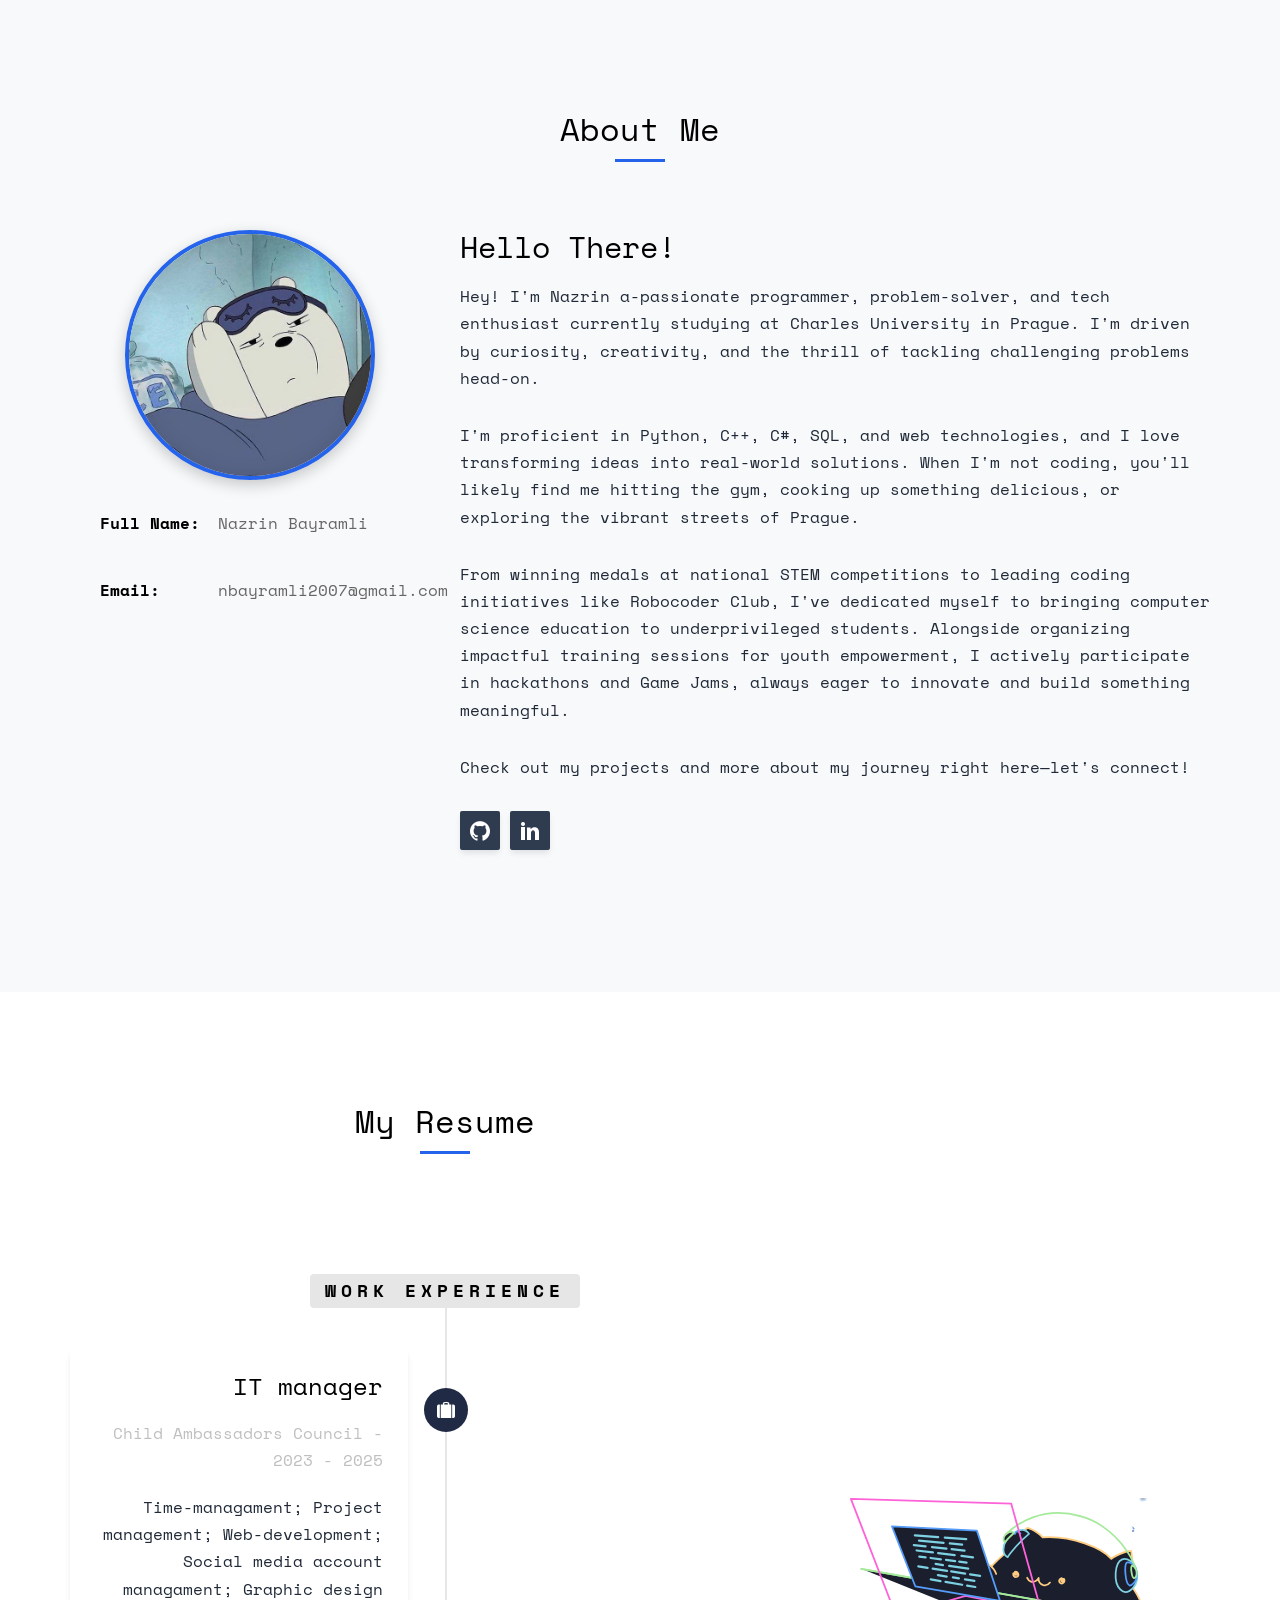
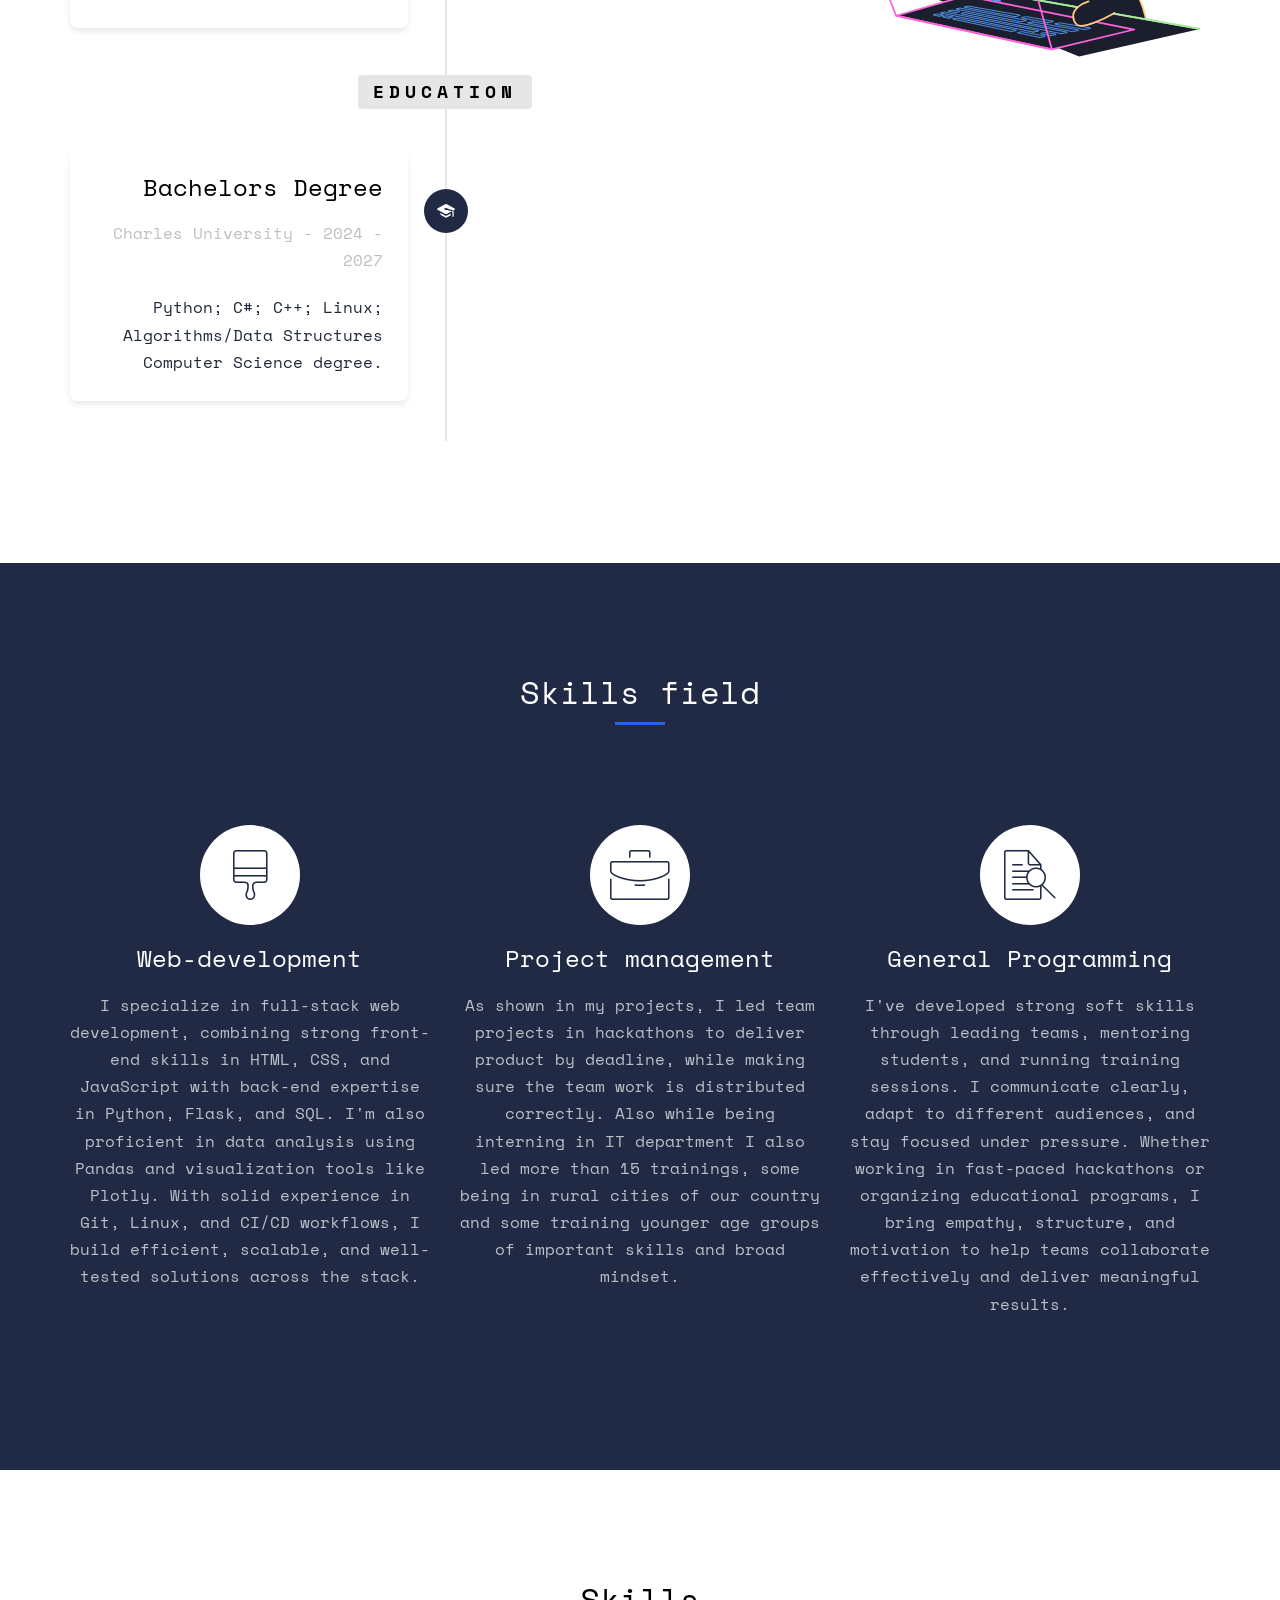
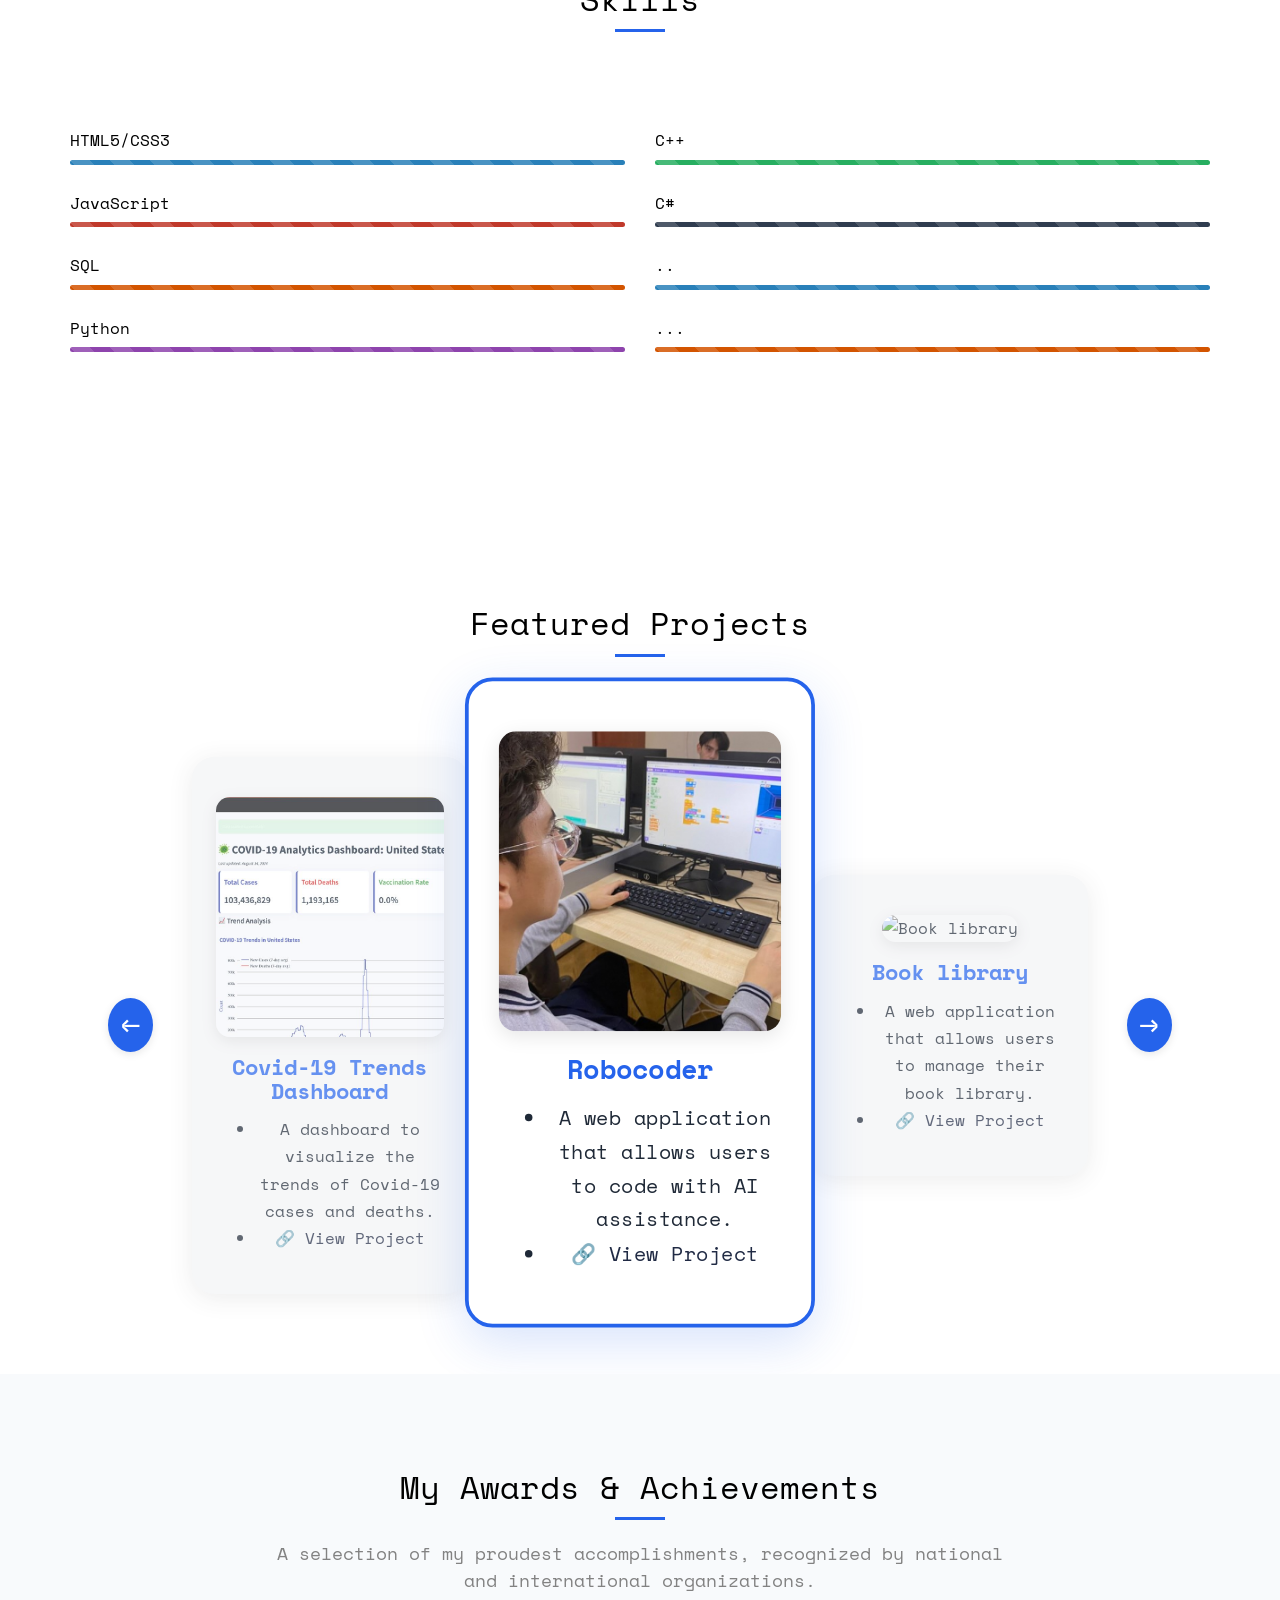
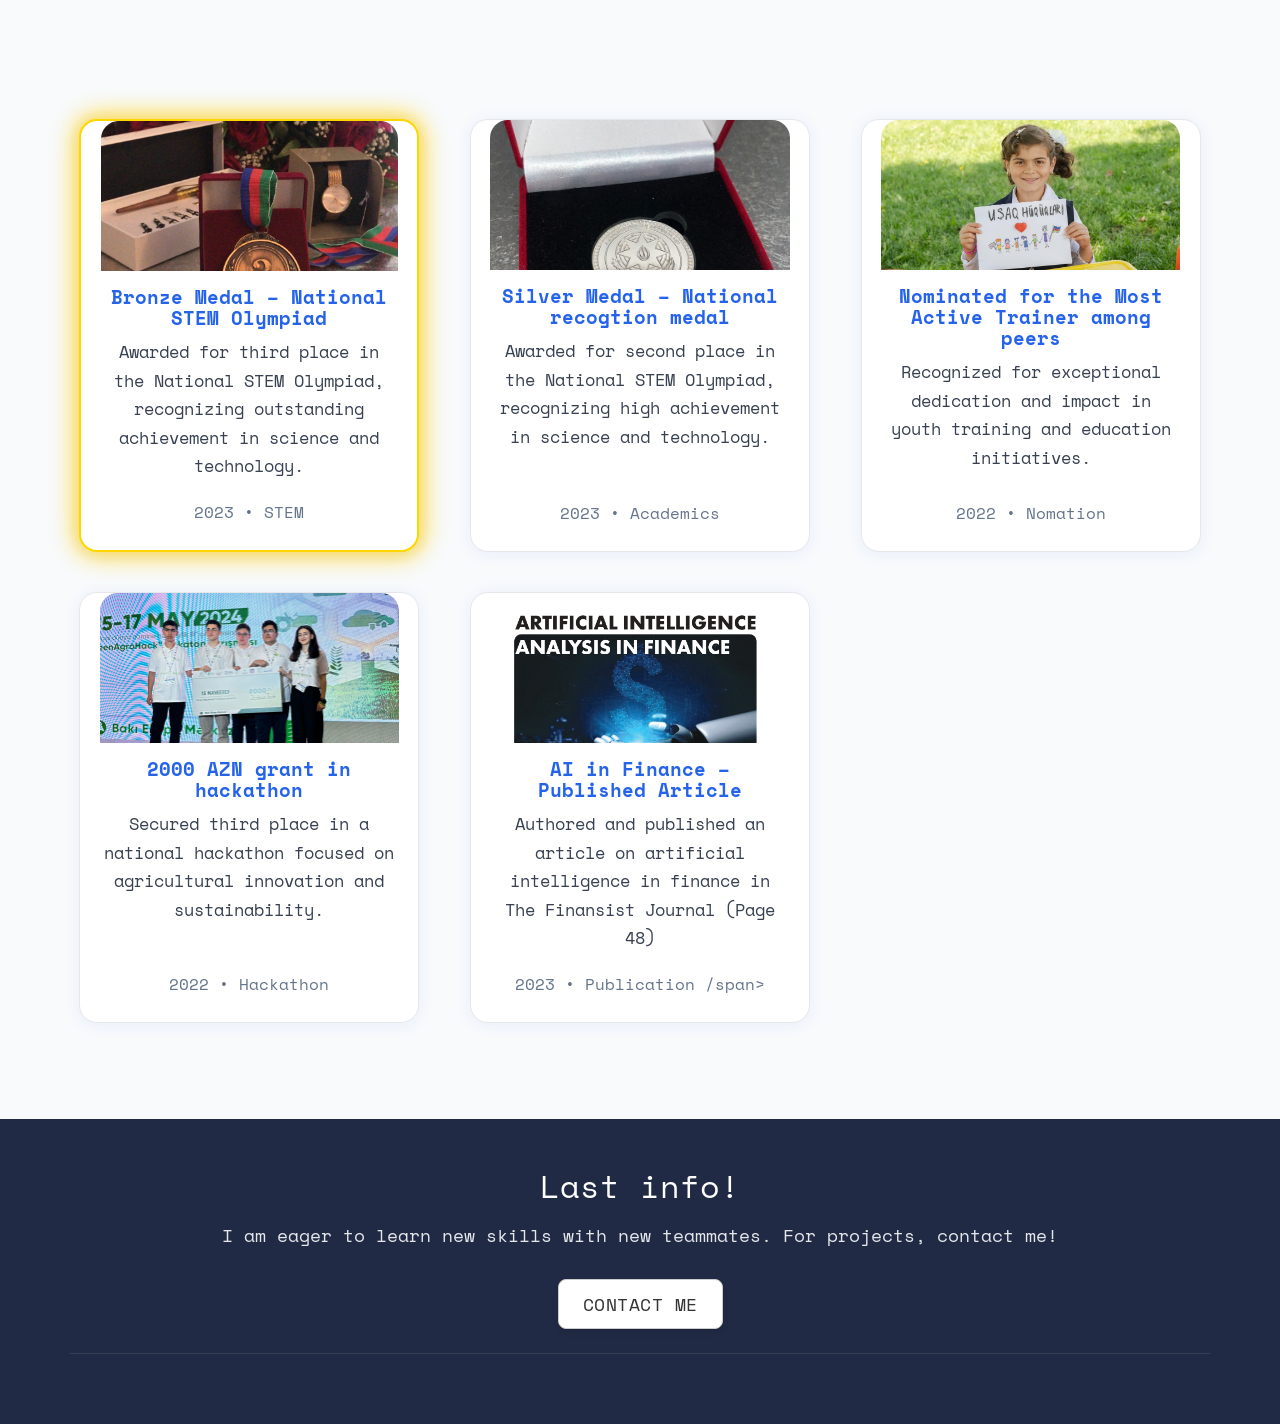
==== commit 20ed5af1: "added link to article" ====
--- a/index.html
+++ b/index.html
@@ -544,10 +544,10 @@
 					<span class="award-meta">2022 &bull; Hackathon</span>
 				</div>
 				<div class="award-card" data-category="publication" data-year="2023">
-					<div class="award-logo"><img src="assets/images/article.jpg" alt="Publication"></div>
+					<div class="award-logo"><img src="assets/images/article.jpg" alt="Publication"><a href="https://drive.google.com/file/d/1rVYKeuOKrUMCvfimfeZkn_yFeYOjdeJg/view?pli=1"></a></div>
 					<h3 class="award-title">AI in Finance – Published Article</h3>
-					<p class="award-desc">Authored and published an article on artificial intelligence in finance in The Finansist Journal.</p>
-					<span class="award-meta">2023 &bull; Publication</span>
+					<p class="award-desc">Authored and published an article on artificial intelligence in finance in The Finansist Journal (Page 48)</p>
+					<span class="award-meta">2023 &bull; Publication /span>
 				</div>
 				<!-- Add more award cards as needed -->
 			</div>
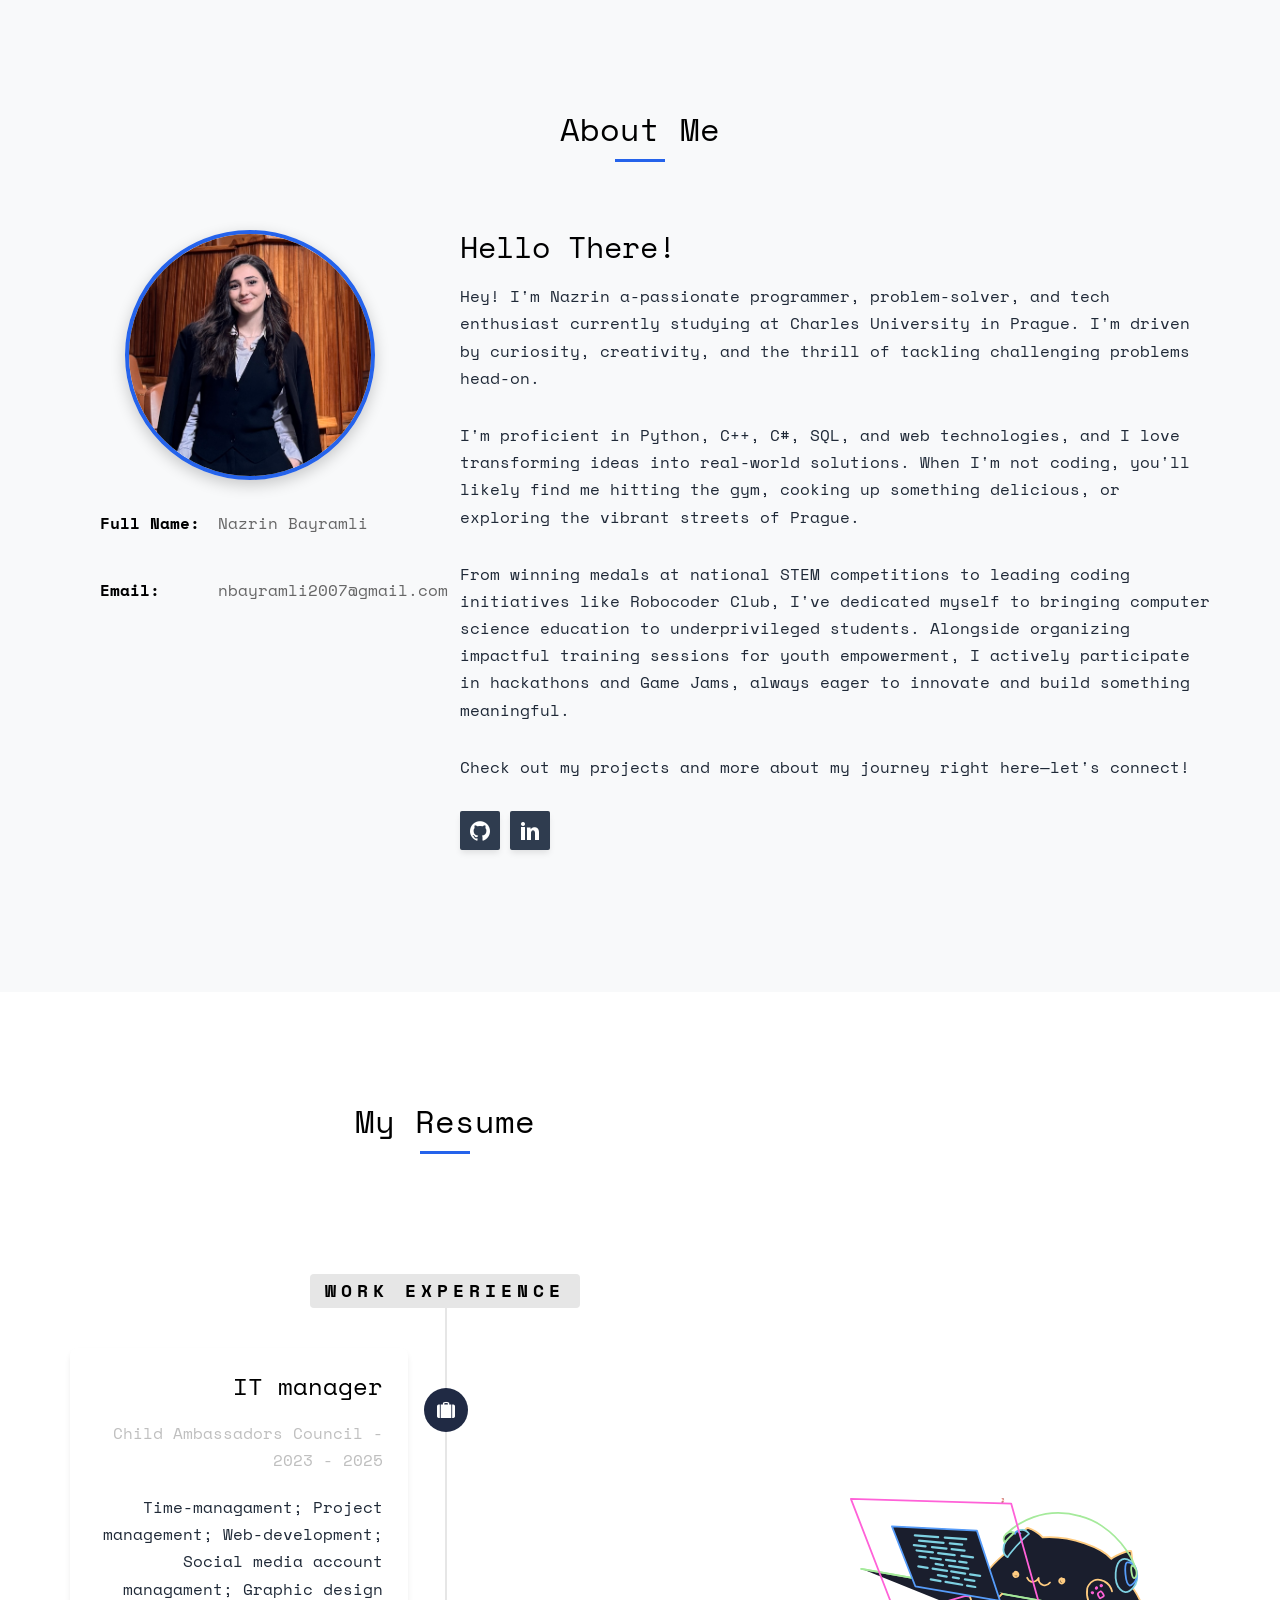
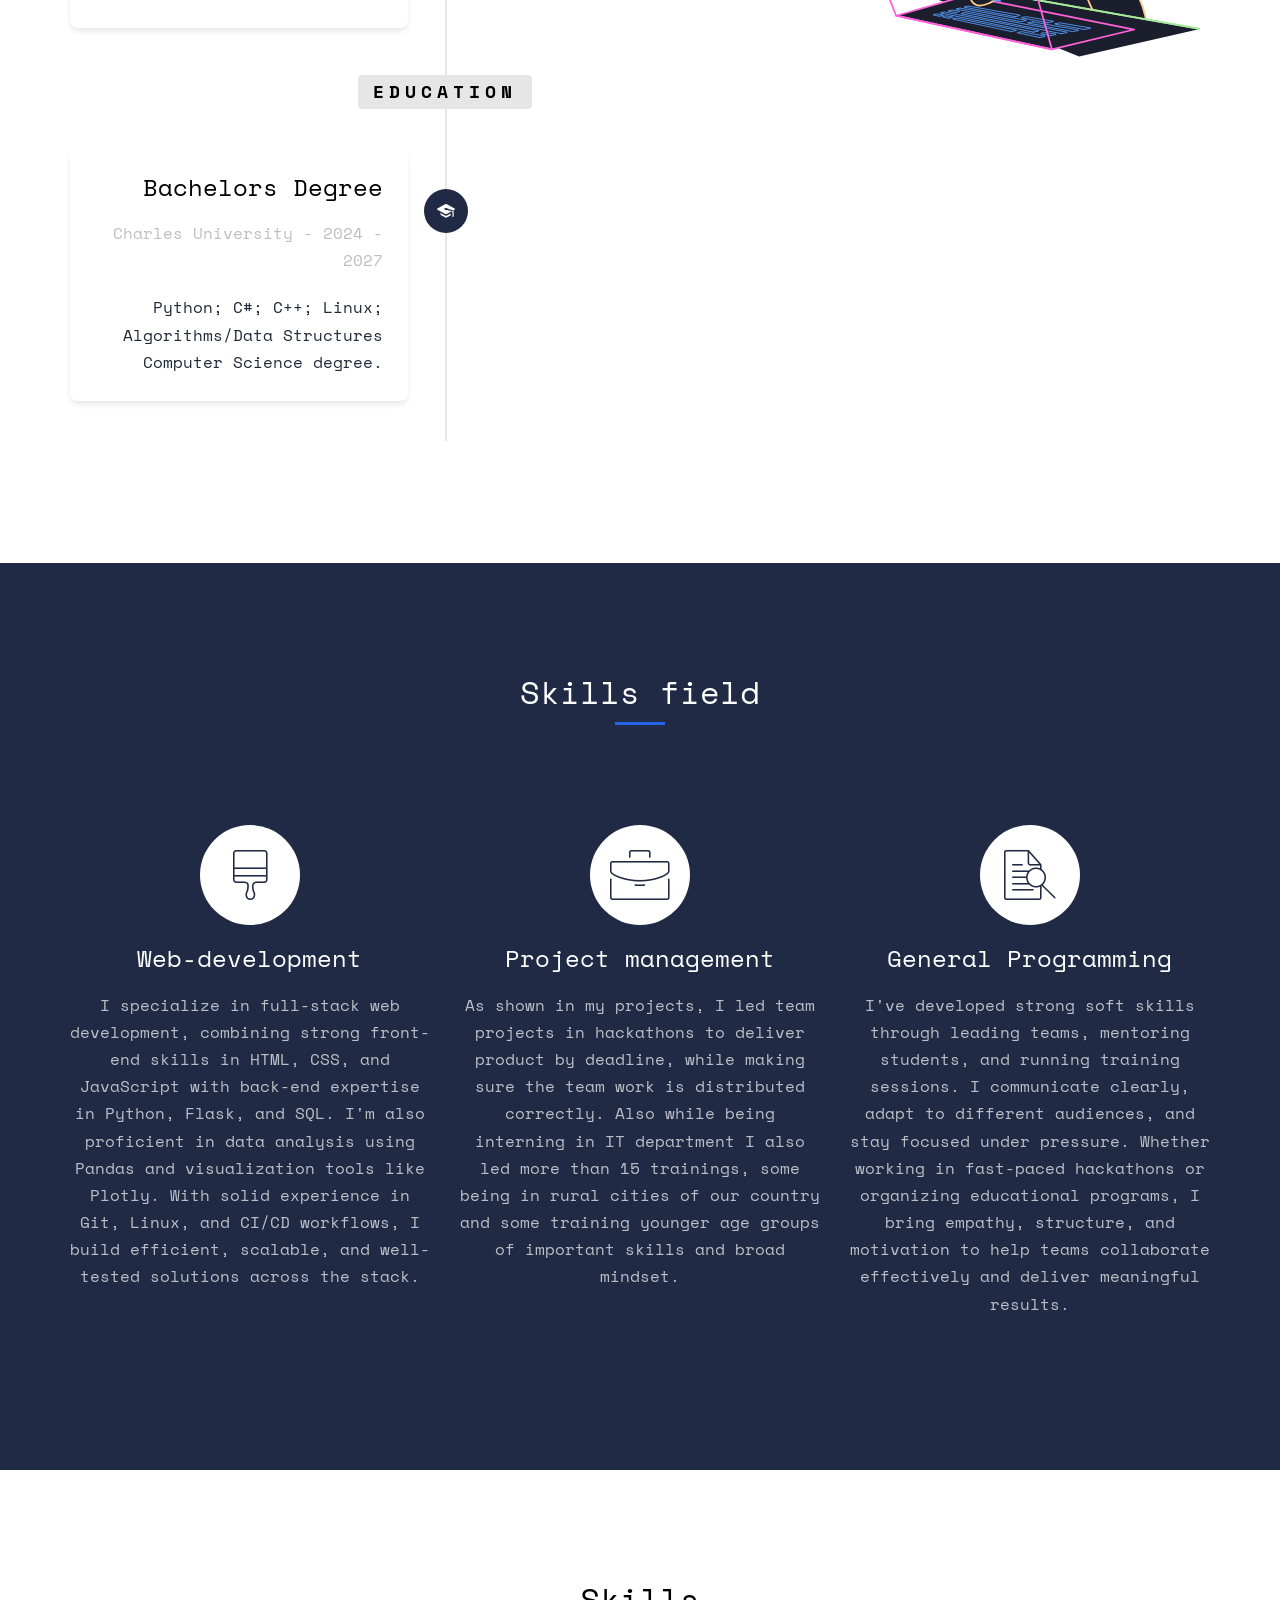
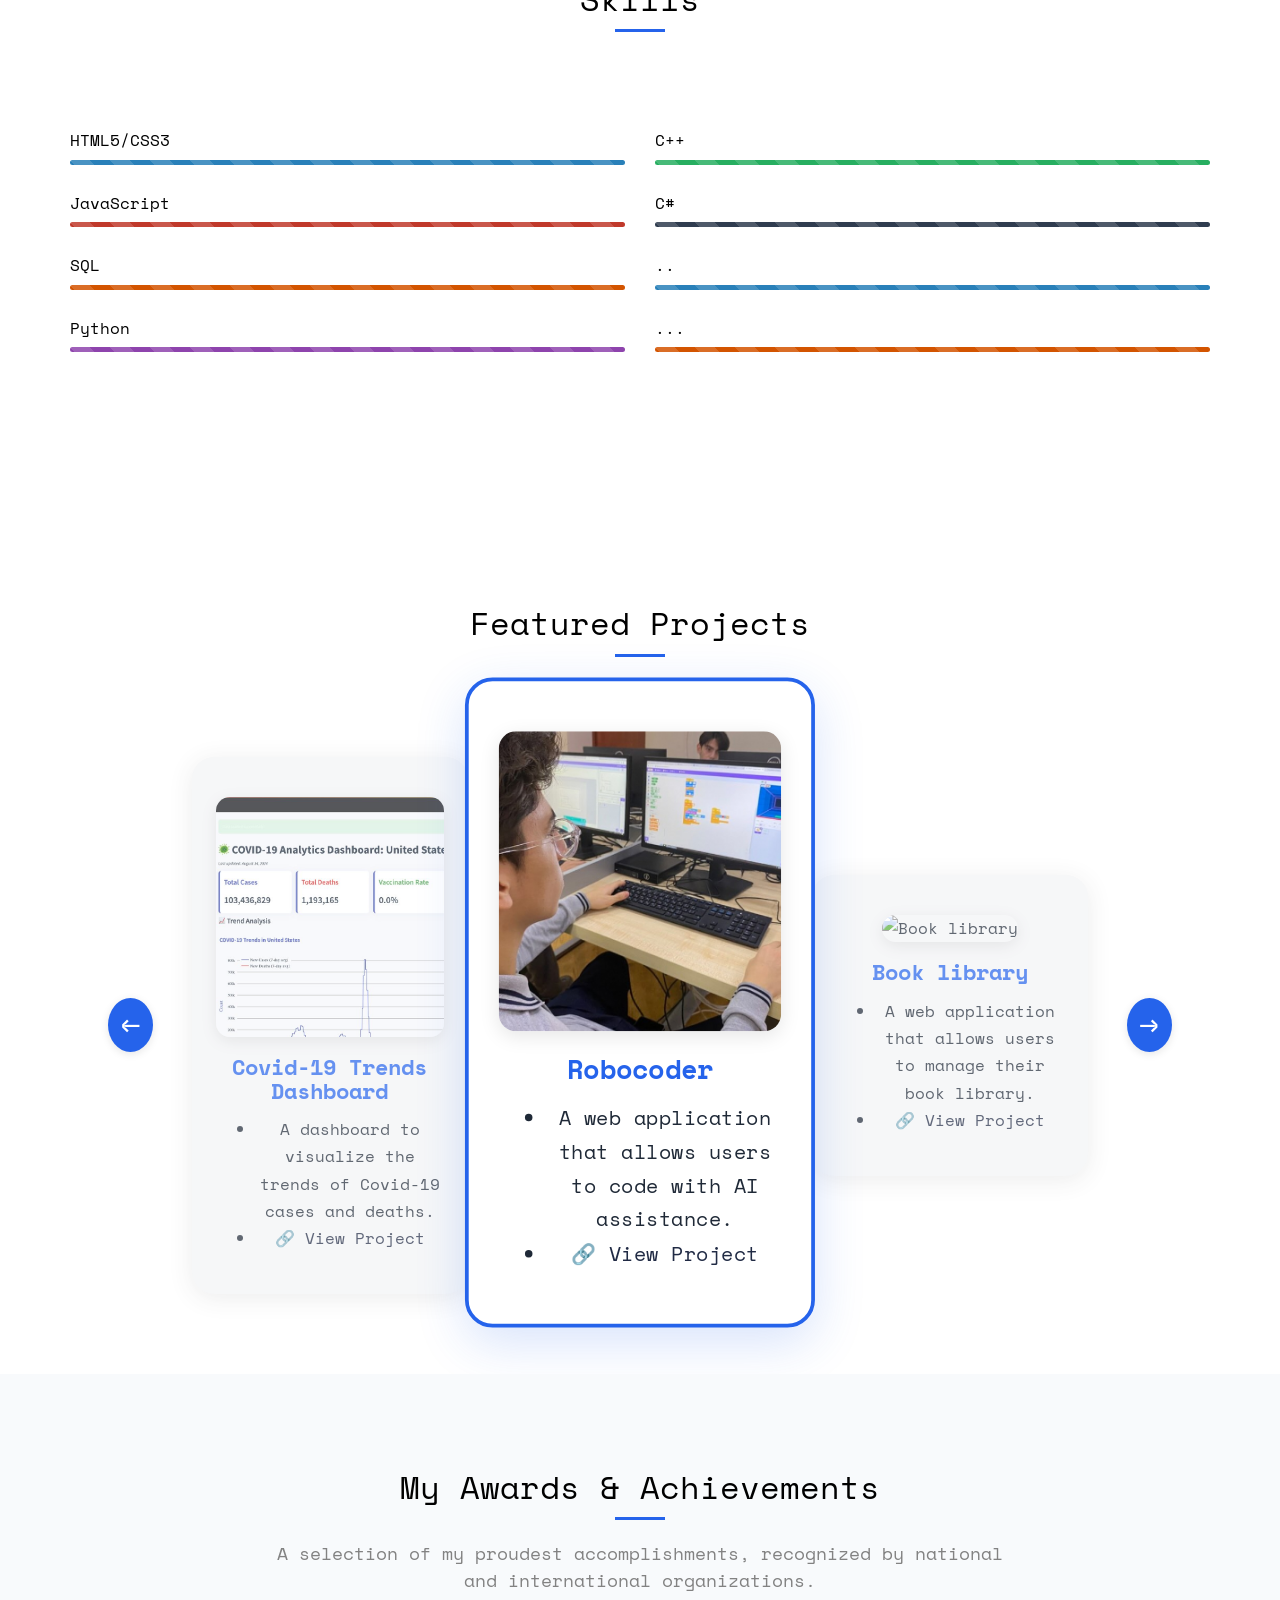
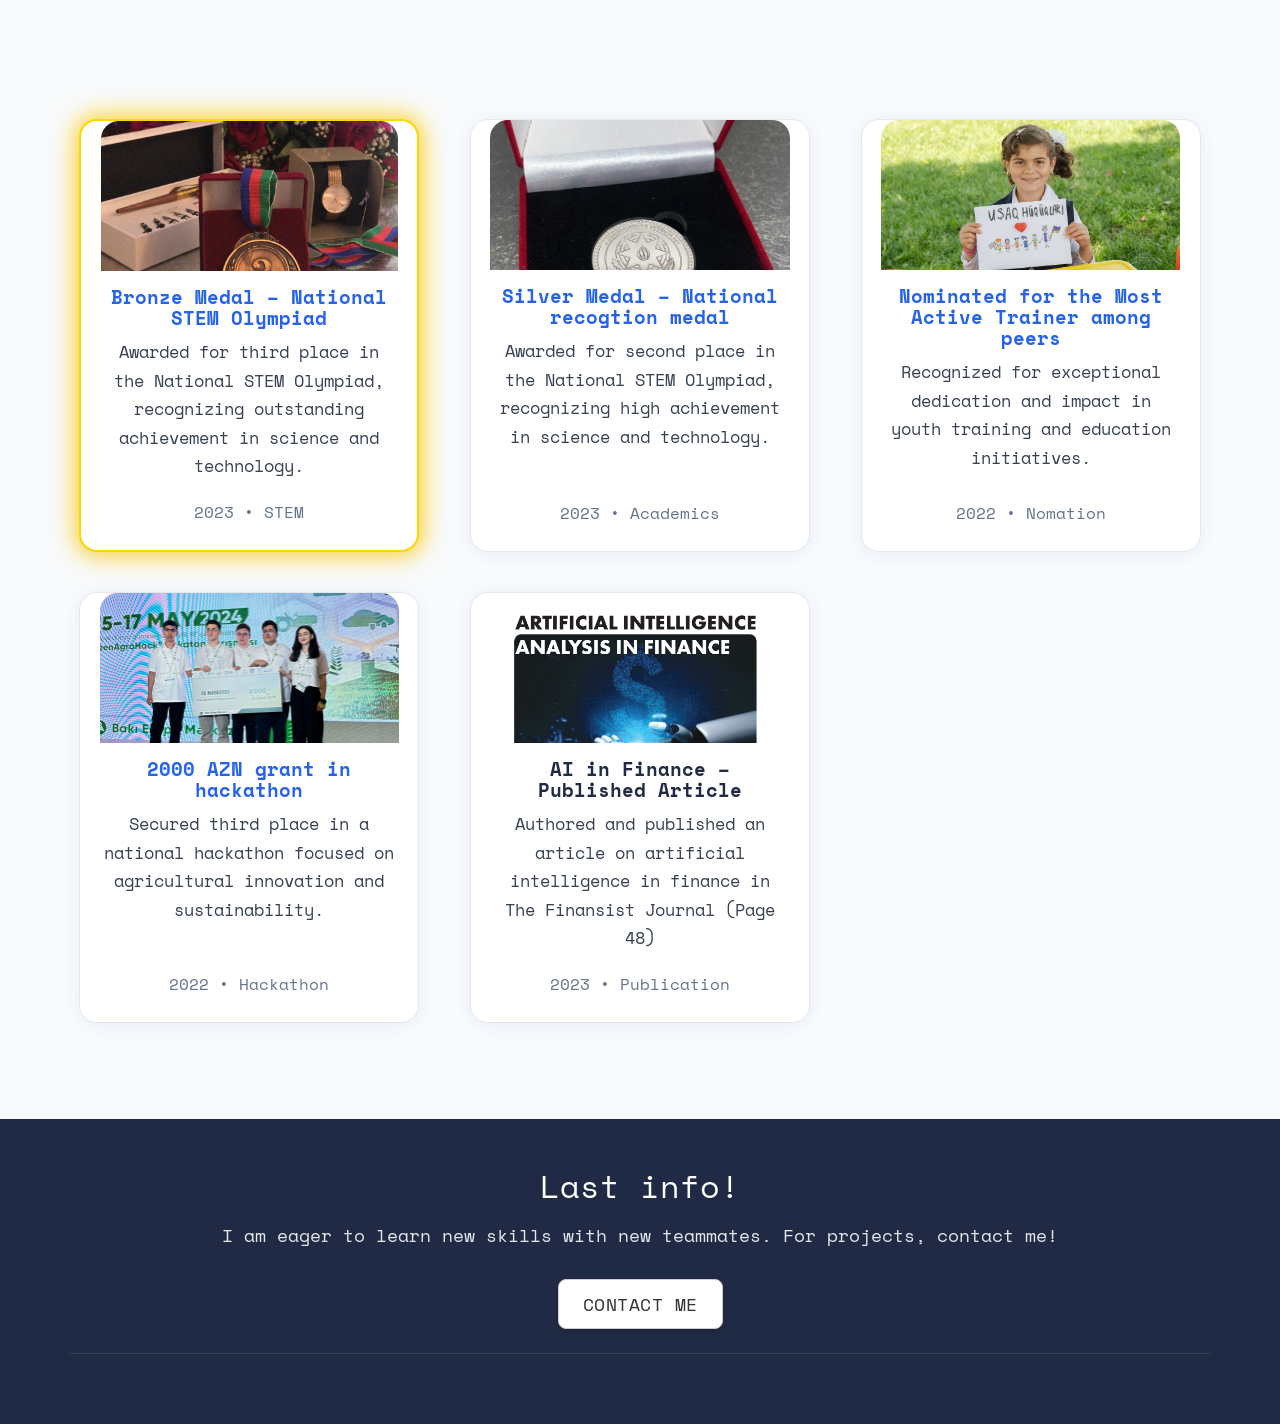
==== commit f3f8c296: "added image" ====
--- a/index.html
+++ b/index.html
@@ -63,7 +63,7 @@
 				<div class="col-md-4">
 					<div class="profile-image-placeholder">
 						<!-- Add your image here -->
-						<img src="assets/images/profile-photo.jpg" data-alt="assets/images/usm.jpg" alt="Profile Image" class="img-responsive profile-img-hover">
+						<img src="assets/images/profile.JPG" data-alt="assets/images/usm.jpg" alt="Profile Image" class="img-responsive profile-img-hover">
 					</div>
 					<ul class="info">
 						<li><span class="first-block">Full Name:</span><span class="second-block">Nazrin Bayramli</span></li>
@@ -544,10 +544,10 @@
 					<span class="award-meta">2022 &bull; Hackathon</span>
 				</div>
 				<div class="award-card" data-category="publication" data-year="2023">
-					<div class="award-logo"><img src="assets/images/article.jpg" alt="Publication"><a href="https://drive.google.com/file/d/1rVYKeuOKrUMCvfimfeZkn_yFeYOjdeJg/view?pli=1"></a></div>
-					<h3 class="award-title">AI in Finance – Published Article</h3>
+					<div class="award-logo"><img src="assets/images/article.jpg" alt="Publication"></div>
+					<h3 class="award-title"><a href="https://drive.google.com/file/d/1rVYKeuOKrUMCvfimfeZkn_yFeYOjdeJg/view?pli=1" target="_blank">AI in Finance – Published Article</a></h3>
 					<p class="award-desc">Authored and published an article on artificial intelligence in finance in The Finansist Journal (Page 48)</p>
-					<span class="award-meta">2023 &bull; Publication /span>
+					<span class="award-meta">2023 &bull; Publication</span>
 				</div>
 				<!-- Add more award cards as needed -->
 			</div>
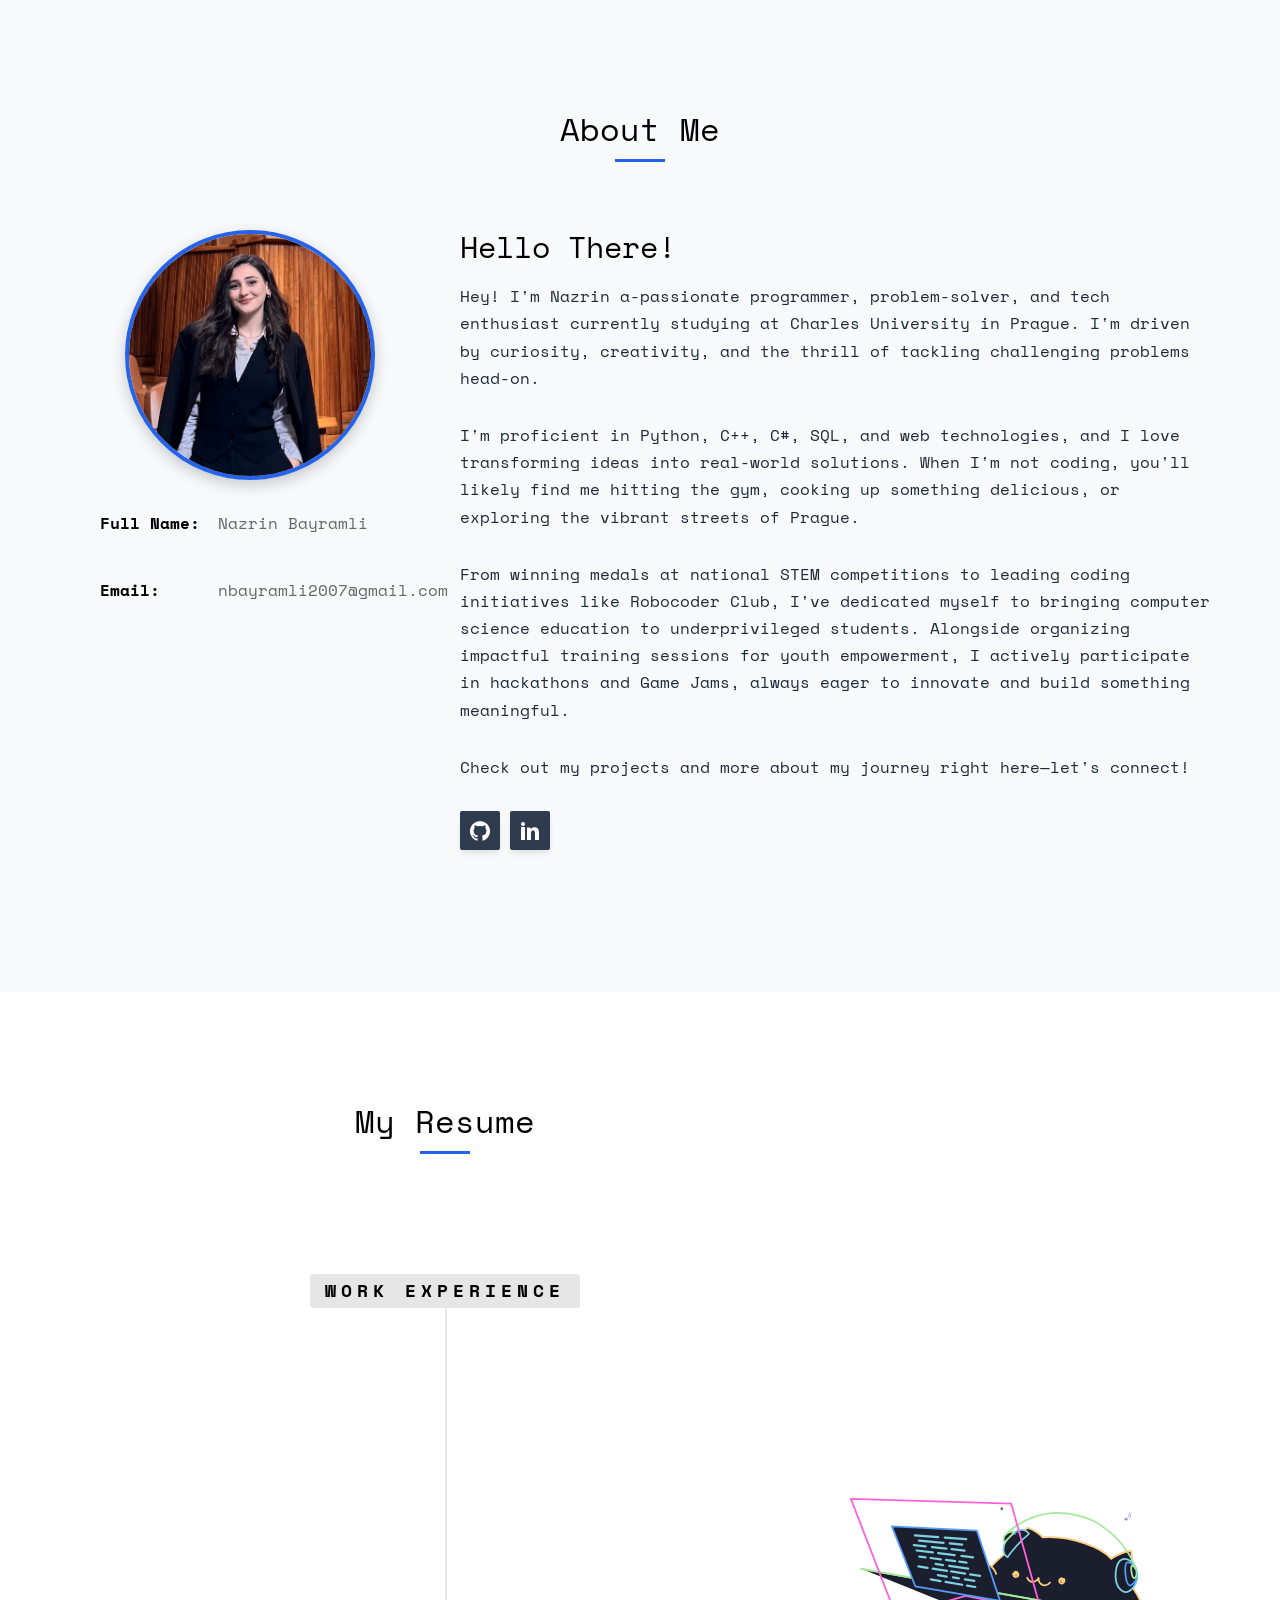
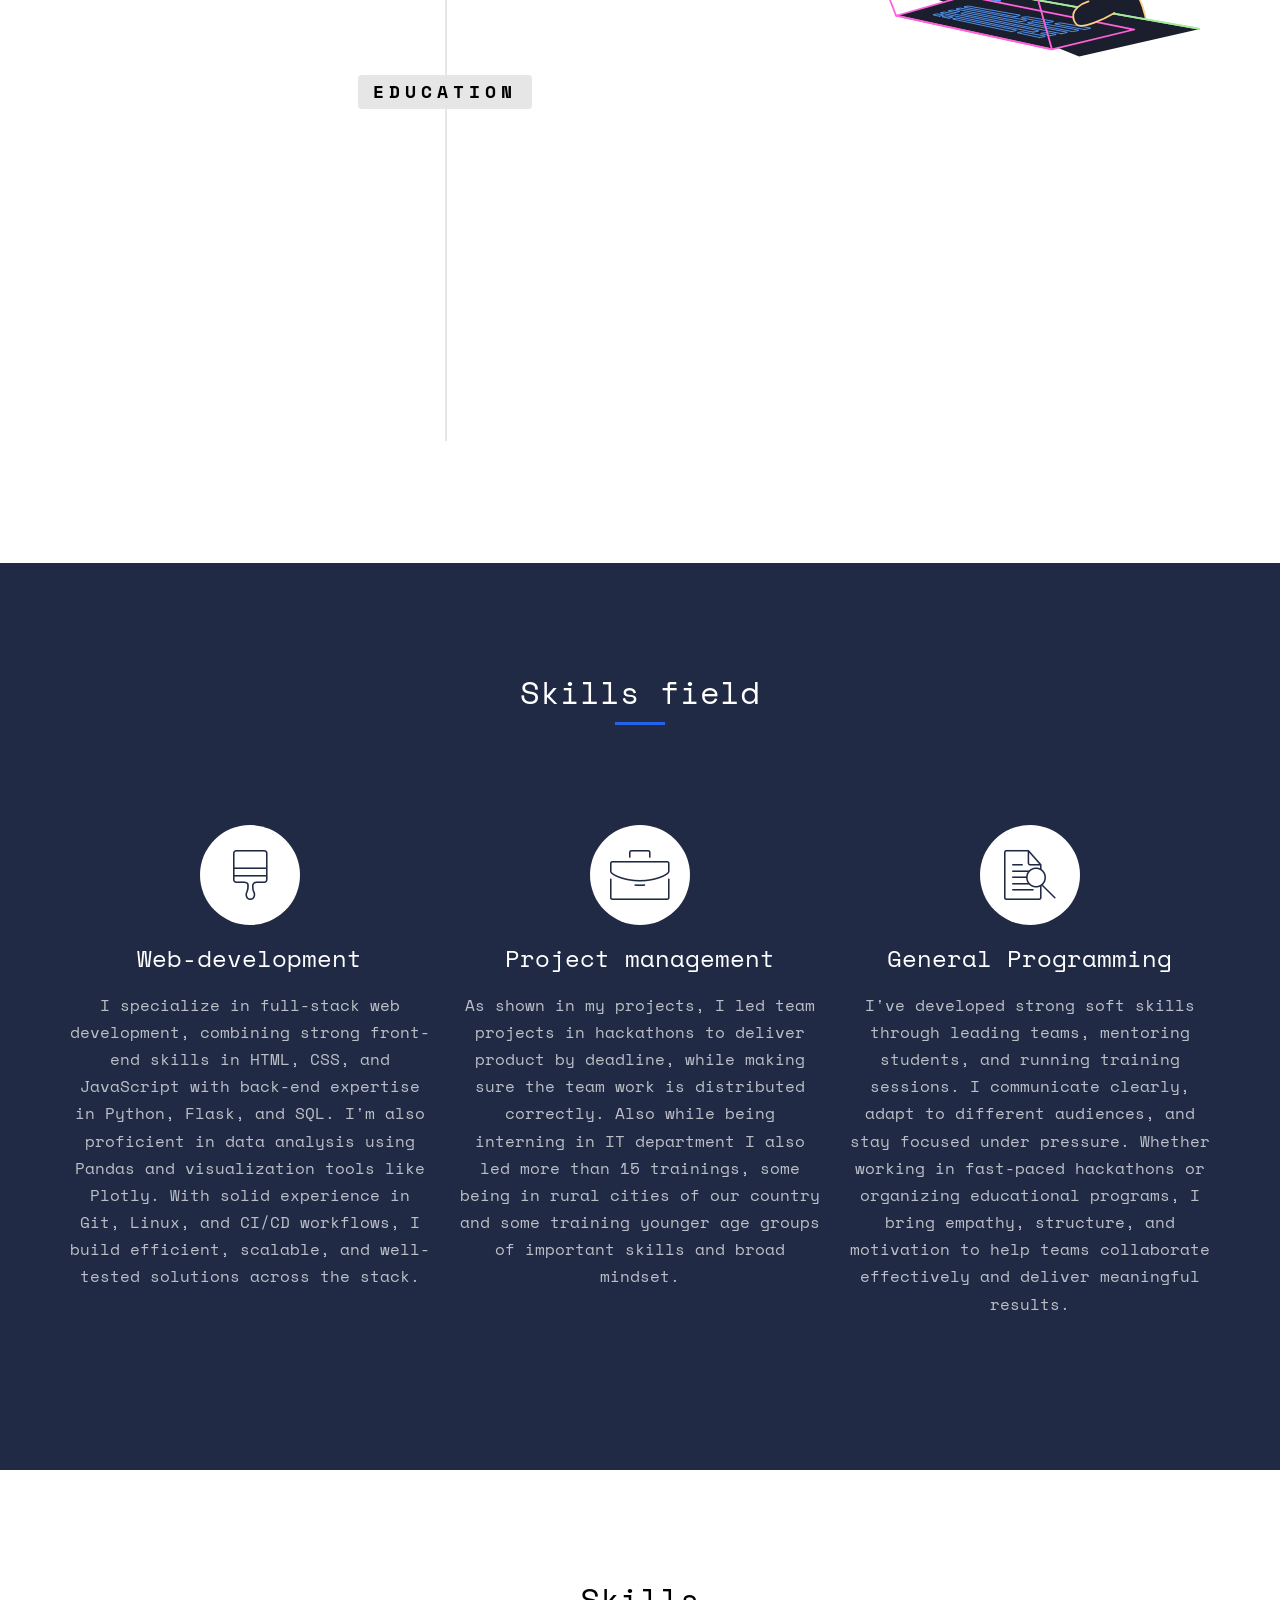
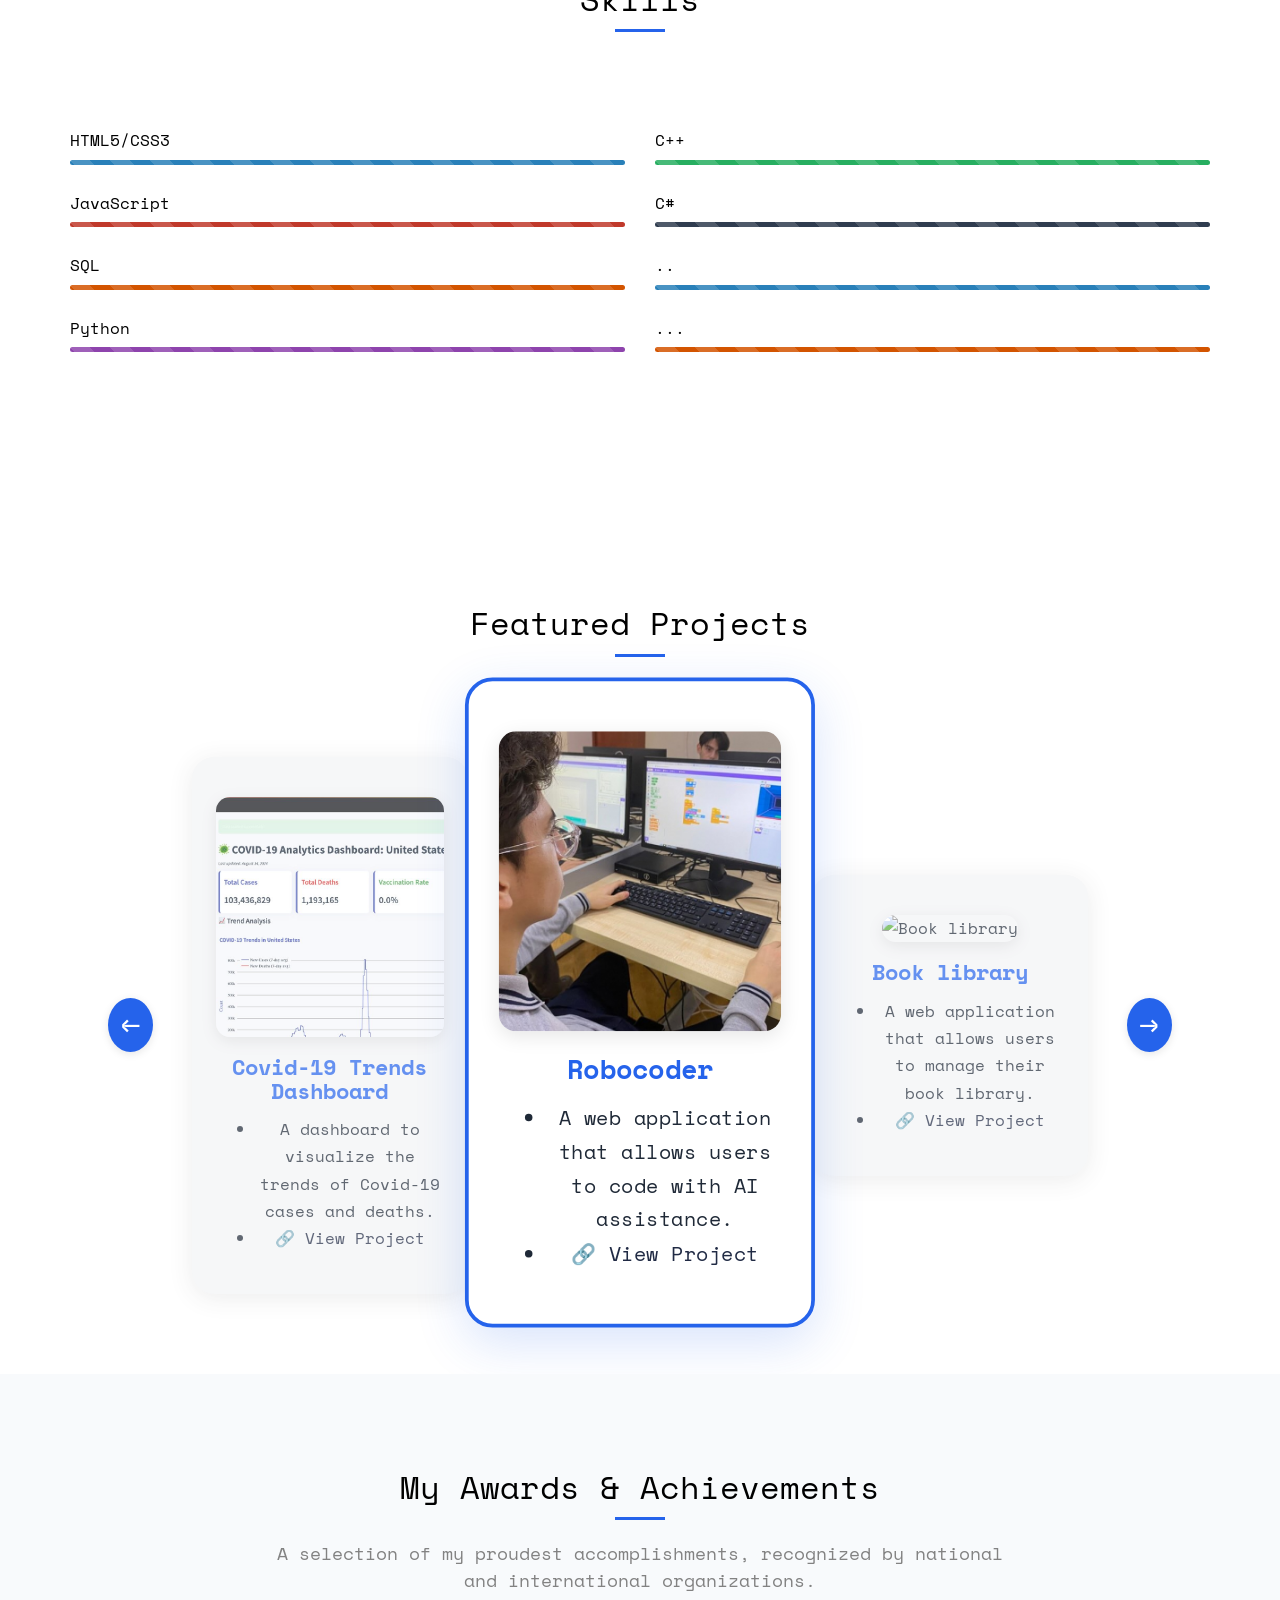
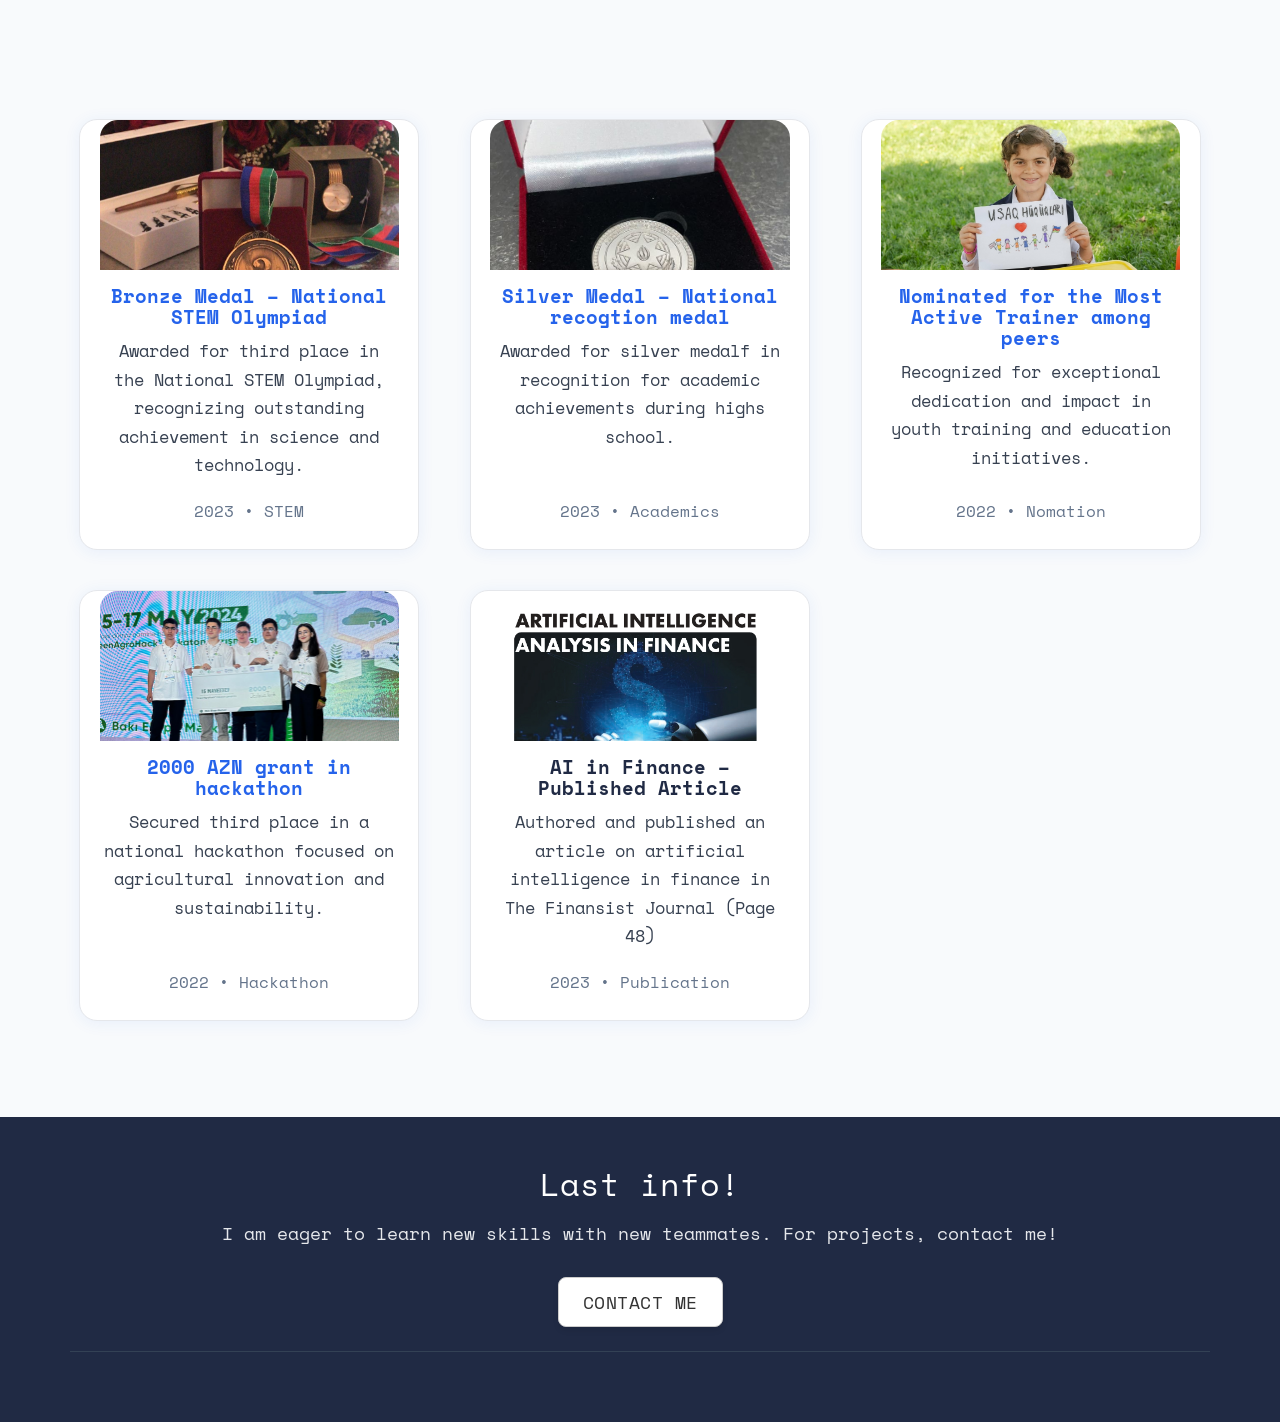
==== commit eeb2006d: "fixed the description" ====
--- a/index.html
+++ b/index.html
@@ -528,7 +528,7 @@
 				<div class="award-card" data-category="stem" data-year="2023">
 					<div class="award-logo"><img src="assets/images/silver.jpeg" alt="Silver Medal"></div>
 					<h3 class="award-title">Silver Medal – National recogtion medal</h3>
-					<p class="award-desc">Awarded for second place in the National STEM Olympiad, recognizing high achievement in science and technology.</p>
+					<p class="award-desc">Awarded for silver medalf in recognition for academic achievements during highs school.</p>
 					<span class="award-meta">2023 &bull; Academics</span>
 				</div>
 				<div class="award-card" data-category="trainer" data-year="2022">
--- a/css/style.css
+++ b/css/style.css
@@ -1631,16 +1631,11 @@
   margin-top: auto;
 }
 .award-card.highlight {
-  border: 2.5px solid #ffd700;
-  box-shadow: 0 0 24px 0 #ffe066, 0 2px 16px rgba(37,99,235,0.10);
-  filter: drop-shadow(0 0 8px #ffe066);
   position: relative;
   z-index: 2;
 }
 .award-card.highlight:hover {
-  box-shadow: 0 0 32px 0 #ffe066, 0 8px 32px rgba(37,99,235,0.13);
-  filter: drop-shadow(0 0 16px #ffe066) brightness(1.04);
-  border-color: #ffd700;
+  z-index: 2;
 }
 .award-card:hover {
   box-shadow: 0 8px 32px rgba(37,99,235,0.13);
